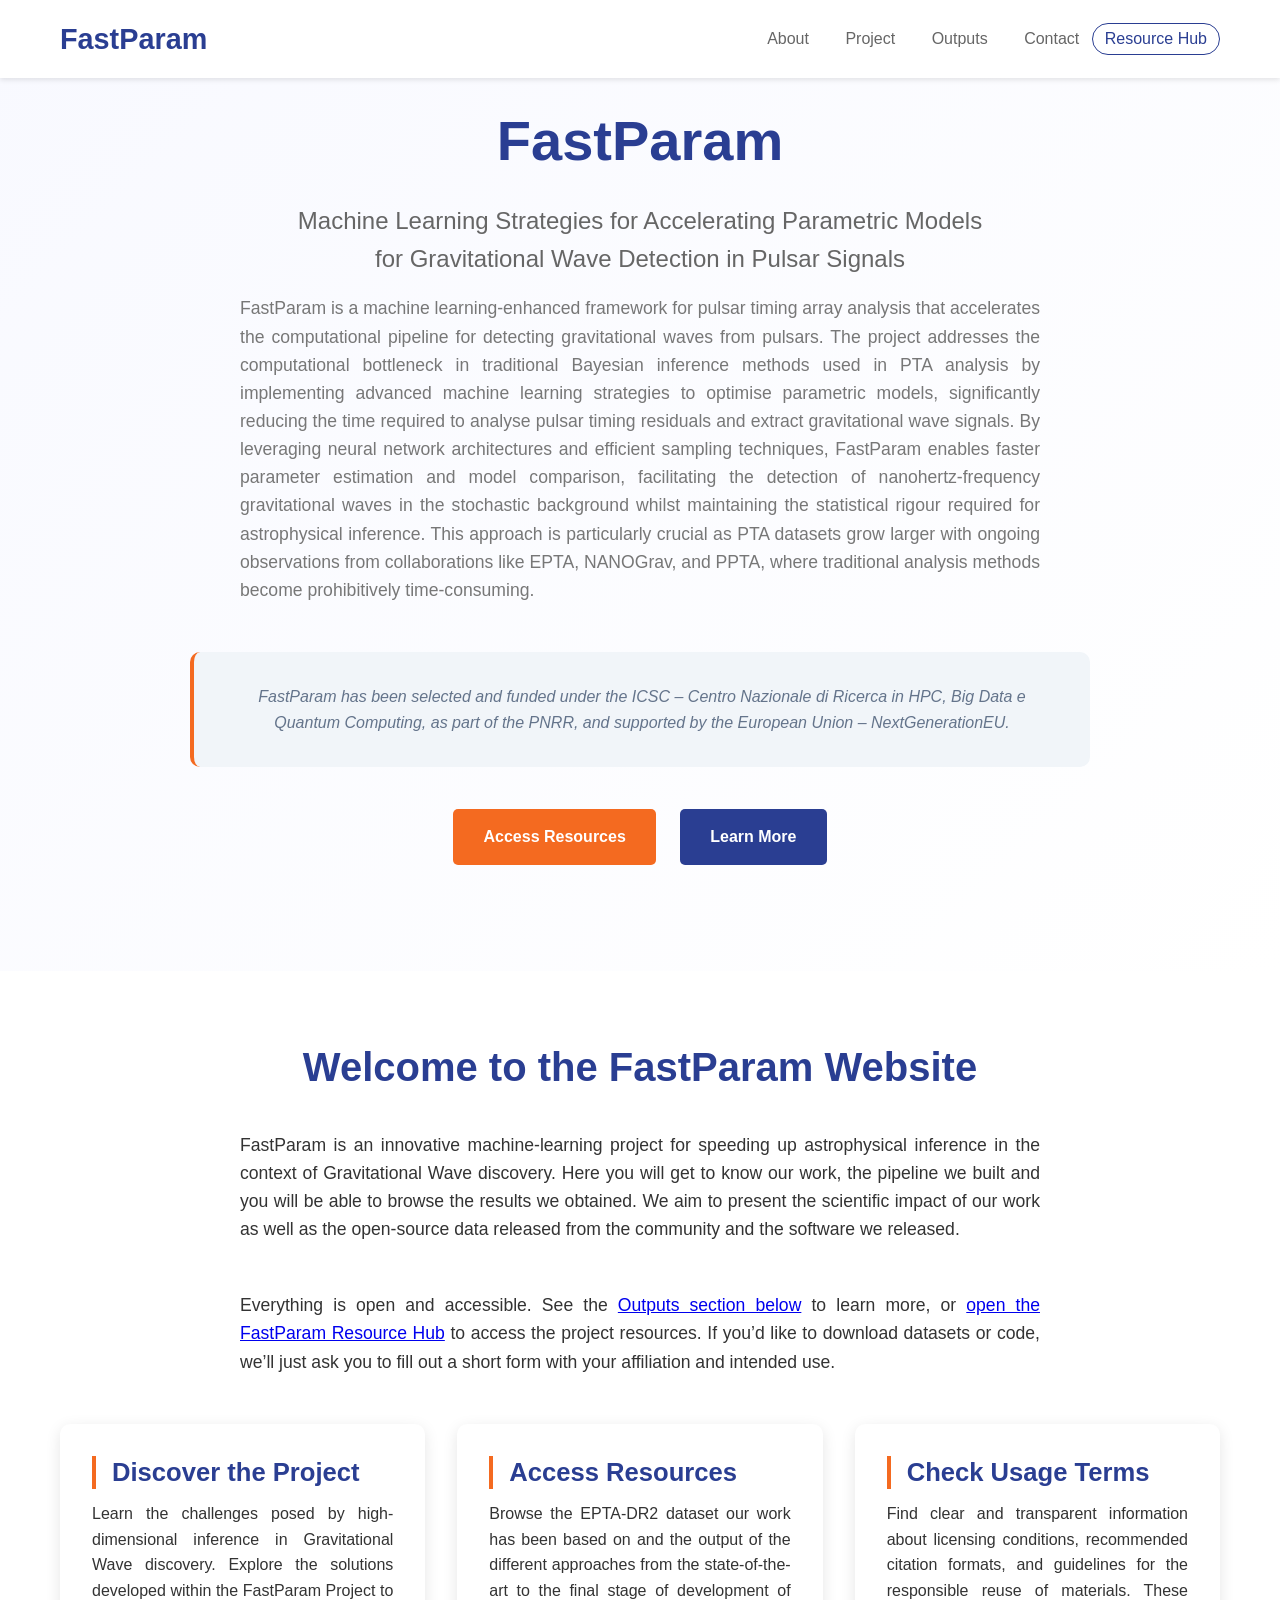
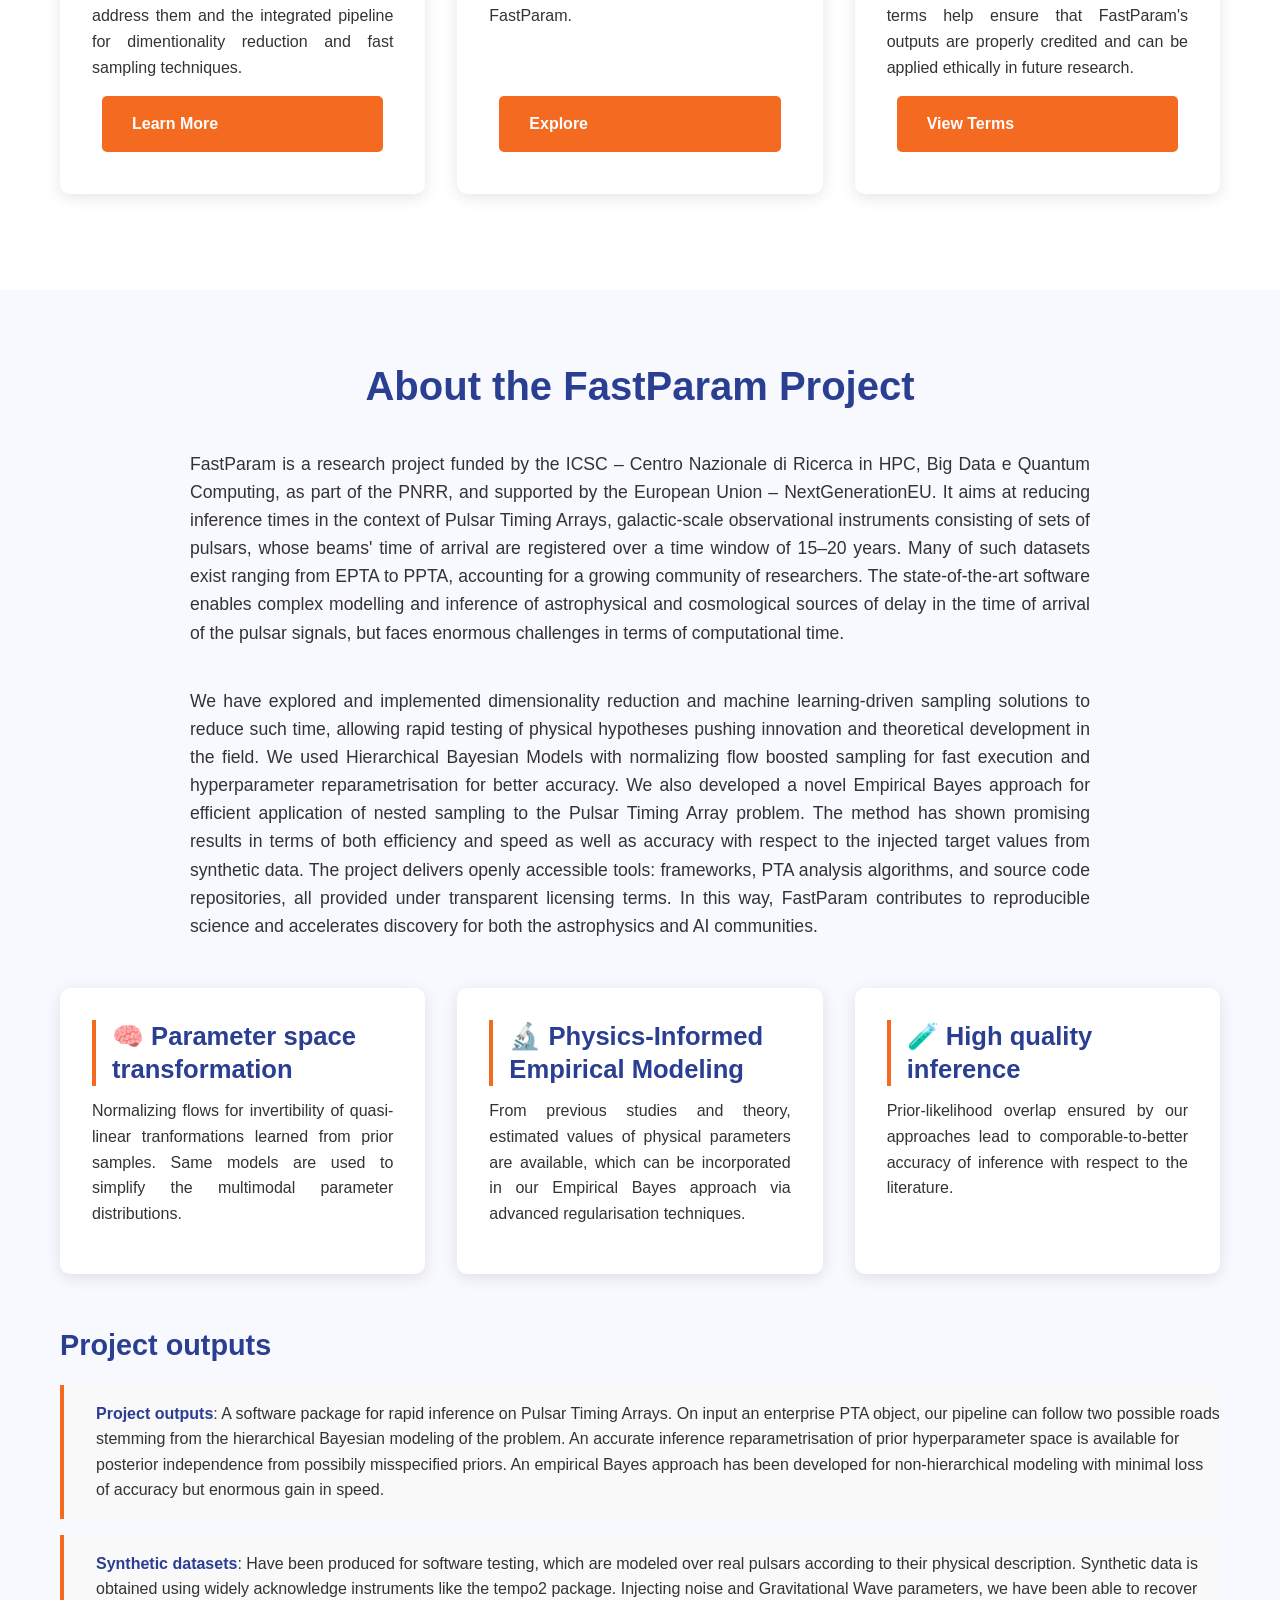
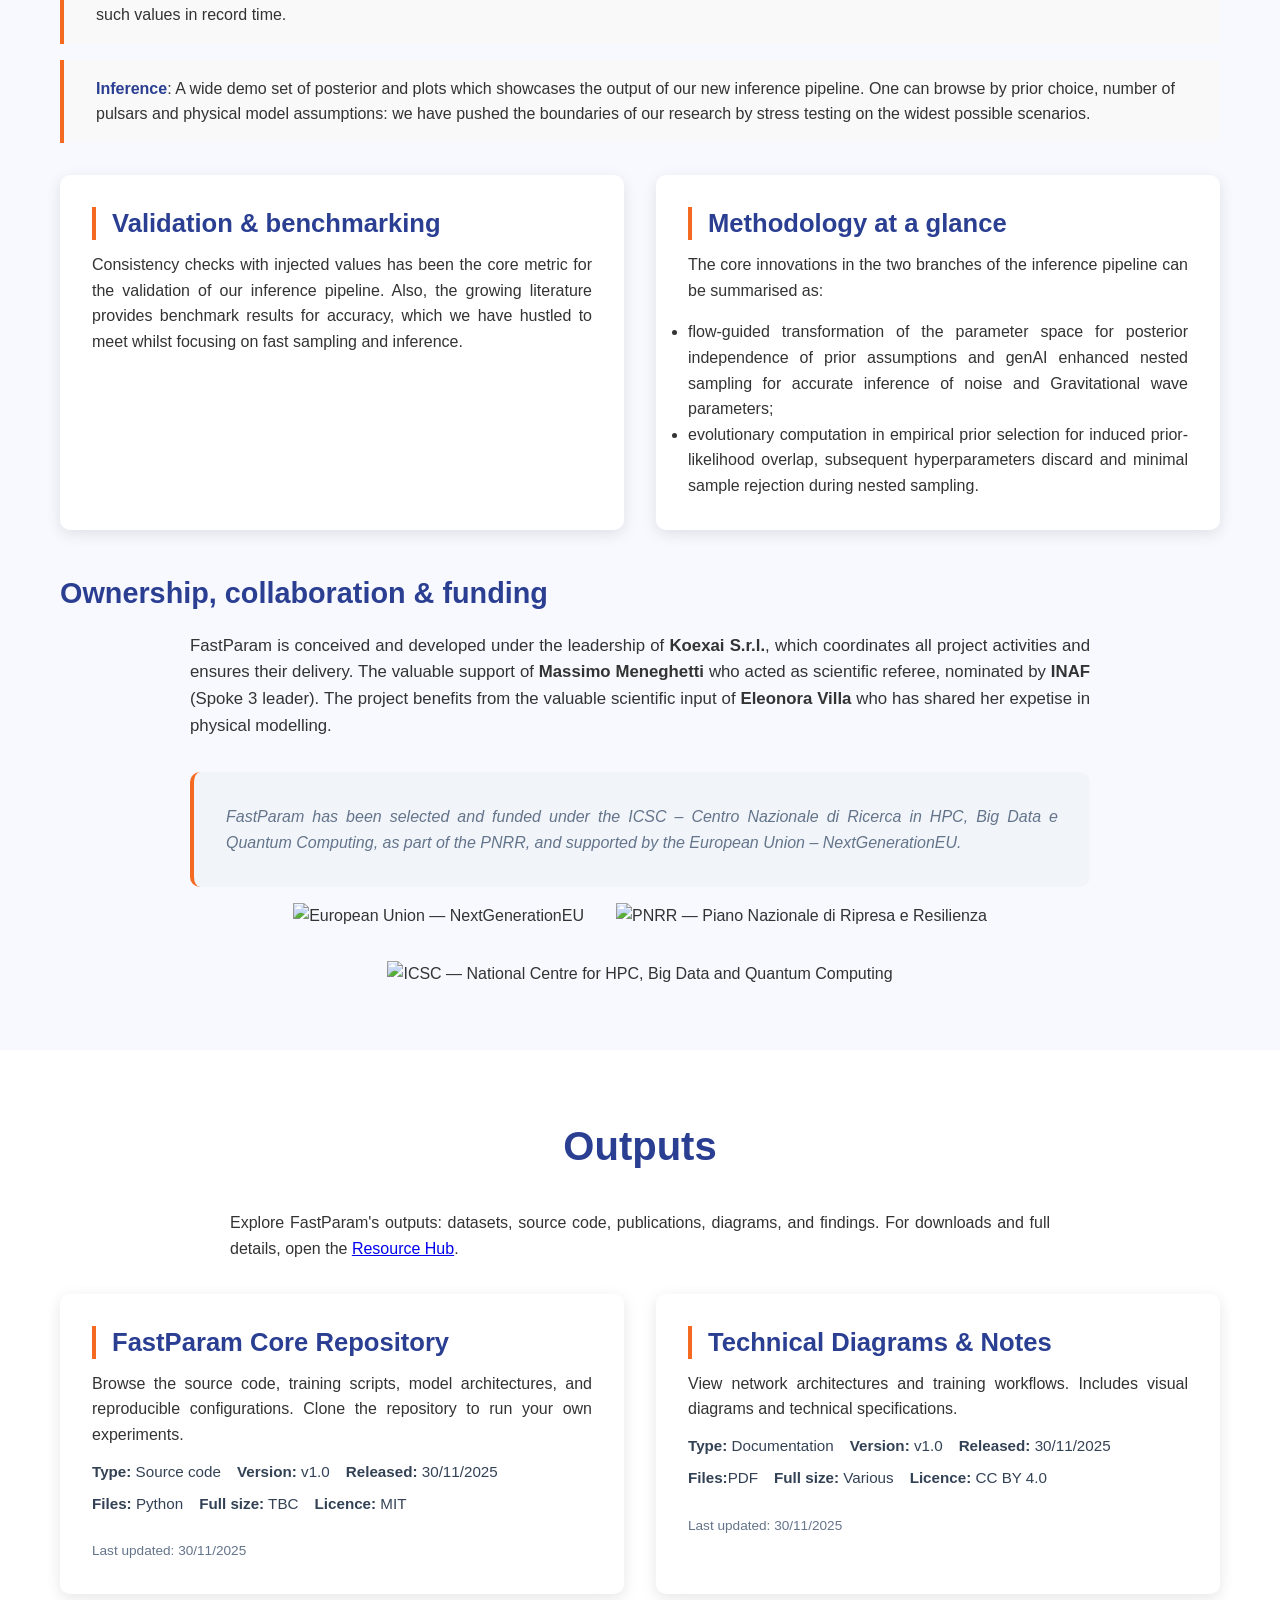
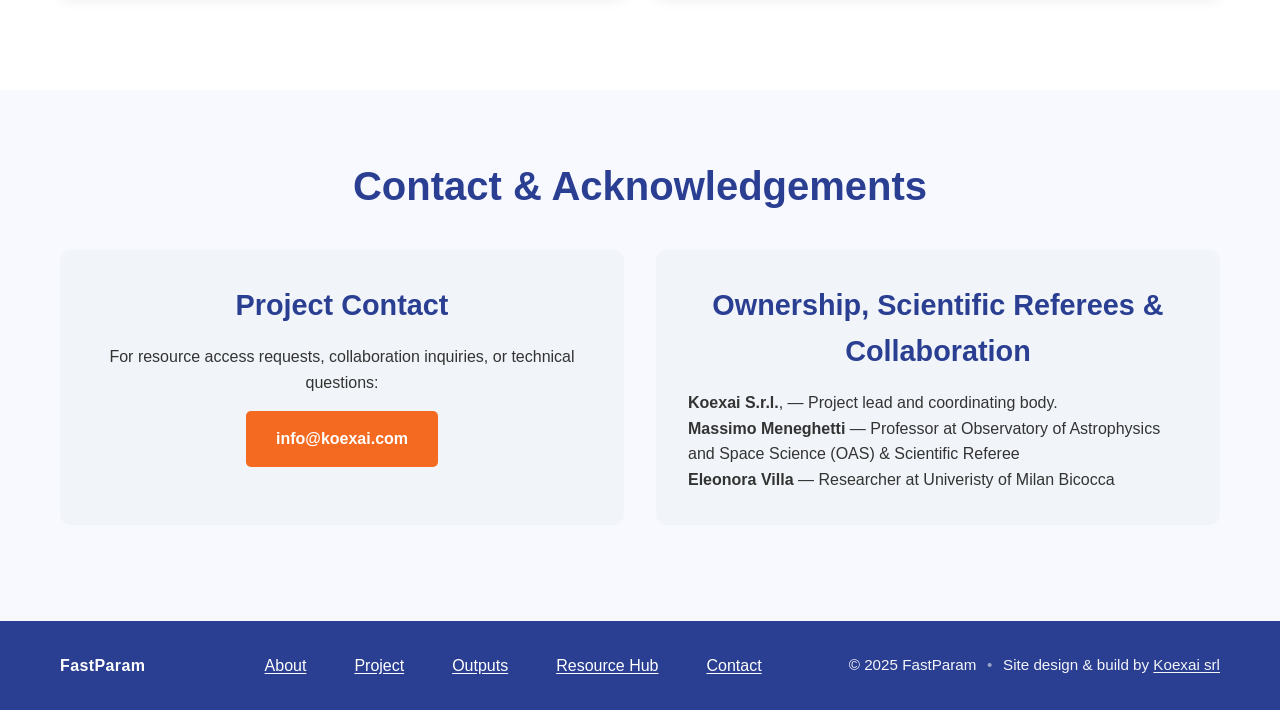
==== index.html @ 7da9d1d1 "Fixed some minor issues" ====
<!DOCTYPE html>
<html lang="en">
<head>
    <meta charset="UTF-8">
    <meta http-equiv="Content-Language" content="en">
    <meta name="viewport" content="width=device-width, initial-scale=1.0">
    <title>FastParam</title>
    <link rel="stylesheet" href="assets/css/main.css">
    <!-- SEO & Sharing -->
    <meta name="description" content="FastParam: A pulsar timing array (PTA) analysis framework designed to accelerate the detection of gravitational waves through efficient processing of pulsar timing data.">
    <meta property="og:title" content="FastParam — Machine Learning Strategies for Accelerating Parametric Models for Gravitational Wave Detection in Pulsar Signals">
    <meta property="og:description" content="Explore dataset, ML model, code and publications. Open, responsible, and designed for reproducible research.">
    <meta property="og:type" content="website">
</head>
    
<body>
    <header>
        <div class="container">
            <div class="header-content">
                <div class="logo">FastParam</div>
                <nav>
                    <a href="#about">About</a>
                    <a href="#project">Project</a>
                    <a href="#outputs">Outputs</a>
                    <a href="#contact">Contact</a>
                    <a href="/resources/" class="nav-cta">Resource Hub</a>
                </nav>
            </div>
        </div>
    </header>

    <main>
        <!-- Hero Section -->
        <section class="hero">
            <div class="container">
                <h1>FastParam</h1>
                <div class="subtitle">
                    Machine Learning Strategies for Accelerating Parametric Models<br>
                    for Gravitational Wave Detection in Pulsar Signals
                </div>
                <div class="tagline">
                    <p style="text-align: justify; font-size: 1.1rem; margin-bottom: 3rem; max-width: 800px; margin-left: auto; margin-right: auto;">
                        FastParam is a machine learning-enhanced framework for pulsar timing array analysis that accelerates the computational pipeline for detecting gravitational waves from pulsars. The project addresses the computational bottleneck in traditional Bayesian inference methods used in PTA analysis by implementing advanced machine learning strategies to optimise parametric models, significantly reducing the time required to analyse pulsar timing residuals and extract gravitational wave signals. By leveraging neural network architectures and efficient sampling techniques, FastParam enables faster parameter estimation and model comparison, facilitating the detection of nanohertz-frequency gravitational waves in the stochastic background whilst maintaining the statistical rigour required for astrophysical inference. This approach is particularly crucial as PTA datasets grow larger with ongoing observations from collaborations like EPTA, NANOGrav, and PPTA, where traditional analysis methods become prohibitively time-consuming.
                    </p>
                </div>

                <div class="funding-notice">
                    FastParam has been selected and funded under the ICSC – Centro Nazionale di Ricerca in HPC, Big Data e Quantum Computing, as part of the PNRR, and supported by the European Union – NextGenerationEU.
                </div>

                <a href="#outputs" class="btn">Access Resources</a>
                <a href="https://koexai.com/project/fastparam" target="_blank" class="btn btn-secondary" rel="noopener">Learn More</a>
            </div>
        </section>

        <!-- Section 1: About Website v2 -->
        <section id="about">
            <div class="container">
                <h2>Welcome to the FastParam Website</h2>
                <p style="text-align: justify; font-size: 1.1rem; margin-bottom: 3rem; max-width: 800px; margin-left: auto; margin-right: auto;">
                  FastParam is an innovative machine-learning project for speeding up astrophysical inference in the context of Gravitational Wave discovery. Here you will get to know our work, the pipeline we built and you will be able to browse the results we obtained. We aim to present the scientific impact of our work as well as the open-source data released from the community and the software we released.
                </p>
                <p style="text-align: justify; font-size: 1.1rem; margin-bottom: 3rem; max-width: 800px; margin-left: auto; margin-right: auto;">
                  Everything is open and accessible. See the <a href="#outputs">Outputs section below</a> to learn more, or <a href="/resources/">open the FastParam Resource Hub</a> to access the project resources. If you’d like to download datasets or code,
                  we’ll just ask you to fill out a short form with your affiliation and intended use.
                </p>
                <!--
                <p style="text-align: justify; font-size: 1.1rem; margin-bottom: 3rem; max-width: 800px; margin-left: auto; margin-right: auto;">
                    <a href="#" aria-label="Related work and collaborations">Find collaborations and related work</a> with references and external links.
                </p>
                -->
                <div class="grid">
                  <div class="card">
                    <h3>Discover the Project</h3>
                    <p style="text-align: justify">Learn the challenges posed by high-dimensional inference in Gravitational Wave discovery. Explore the solutions developed within the FastParam Project to address them and the integrated pipeline for dimentionality reduction and fast sampling techniques.</p>
                    <a href="#project" class="btn">Learn More</a>
                  </div>
                  <div class="card">
                    <h3>Access Resources</h3>
                    <p style="text-align: justify">Browse the EPTA-DR2 dataset our work has been based on and the output of the different approaches from the state-of-the-art to the final stage of development of FastParam.</p>
                    <a href="#outputs" class="btn">Explore</a>
                  </div>
                  <div class="card">
                    <h3>Check Usage Terms</h3>
                    <p style="text-align: justify">Find clear and transparent information about licensing conditions, recommended citation formats, and guidelines for the responsible reuse of materials. These terms help ensure that FastParam's outputs are properly credited and can be applied ethically in future research.</p>
                   <a href="./resources/index.html#licence-citation" class="btn">View Terms</a>
                  </div>
                </div>
            </div>
        </section>

        <!-- Section 2: Project Intro v2 -->
        <section id="project" class="alternate-bg">
            <div class="container">
                <h2>About the FastParam Project</h2>
                <p style="text-align:justify; font-size:1.1rem; margin-bottom:2.5rem; max-width:900px; margin-left:auto; margin-right:auto;">
                FastParam is a research project funded by the ICSC – Centro Nazionale di Ricerca in HPC, Big Data e Quantum Computing, as part of the PNRR, and supported by the European Union – NextGenerationEU. It aims at reducing inference times in the context of Pulsar Timing Arrays, galactic-scale observational instruments consisting of sets of pulsars, whose beams' time of arrival are registered over a time window of 15–20 years. Many of such datasets exist ranging from EPTA to PPTA, accounting for a growing community of researchers. The state-of-the-art software enables complex modelling and inference of astrophysical and cosmological sources of delay in the time of arrival of the pulsar signals, but faces enormous challenges in terms of computational time.

                </p>
                <p style="text-align:justify; font-size:1.1rem; margin-bottom:3rem; max-width:900px; margin-left:auto; margin-right:auto;">
                We have explored and implemented dimensionality reduction and machine learning-driven sampling solutions to reduce such time, allowing rapid testing of physical hypotheses pushing innovation and theoretical development in the field. We used Hierarchical Bayesian Models with normalizing flow boosted sampling for fast execution and hyperparameter reparametrisation for better accuracy.
                We also developed a novel Empirical Bayes approach for efficient application of nested sampling to the Pulsar Timing Array problem. The method has shown promising results in terms of both efficiency and speed as well as accuracy with respect to the injected target values from synthetic data.
                The project delivers openly accessible tools: frameworks, PTA analysis algorithms, and source code repositories, all provided under transparent licensing terms. In this way, FastParam contributes to reproducible science and accelerates discovery for both the astrophysics and AI communities.
                </p>

                <div class="grid">
                    <div class="card">
                        <h3>🧠 Parameter space transformation</h3>
                        <p style="text-align:justify">Normalizing flows for invertibility of quasi-linear tranformations learned from prior samples. Same models are used to simplify the multimodal parameter distributions.</p>
                    </div>
                    <div class="card">
                        <h3>🔬 Physics‑Informed Empirical Modeling</h3>
                        <p style="text-align:justify">From previous studies and theory, estimated values of physical parameters are available, which can be incorporated in our Empirical Bayes approach via advanced regularisation techniques.</p>
                    </div>
                    <div class="card">
                        <h3>🧪 High quality inference</h3>
                        <p style="text-align:justify">Prior-likelihood overlap ensured by our approaches lead to comporable-to-better accuracy of inference with respect to the literature.</p>
                    </div>
                </div>

                <h3 style="text-align:justify; margin-top:3rem;">Project outputs</h3>
                <ul class="feature-list">
                    <li>
                        <strong>Project outputs</strong>: A software package for rapid inference on Pulsar Timing Arrays. On input an enterprise PTA object, our pipeline can follow two possible roads stemming from the hierarchical Bayesian modeling of the problem. An accurate inference reparametrisation of prior hyperparameter space is available for posterior independence from possibily misspecified priors. An empirical Bayes approach has been developed for non-hierarchical modeling with minimal loss of accuracy but enormous gain in speed.</li>
                    <li>
                        <strong>Synthetic datasets</strong>: Have been produced for software testing, which are modeled over real pulsars according to their physical description. Synthetic data is obtained using widely acknowledge instruments like the tempo2 package. Injecting noise and Gravitational Wave parameters, we have been able to recover such values in record time.
                    </li>
                    <li>
                        <strong>Inference</strong>: A wide demo set of posterior and plots which showcases the output of our new inference pipeline. One can browse by prior choice, number of pulsars and physical model assumptions: we have pushed the boundaries of our research by stress testing on the widest possible scenarios. 
                    </li>


                    <!-- <li><strong>Reproducible source code</strong> with documentation and examples under clear licensing terms.</li> -->
                    <!-- <li><strong>Citation and licensing guidance</strong> enabling responsible and ethical reuse.</li> -->
                </ul>

                <div class="grid" style="margin-top:2rem;">
                  <div class="card">
                    <h3>Validation &amp; benchmarking</h3>
                    <p style="text-align:justify">
                      Consistency checks with injected values has been the core metric for the validation of our inference pipeline. Also, the growing literature provides benchmark results for accuracy, which we have hustled to meet whilst focusing on fast sampling and inference.
                    </p>
                  </div>
                  <div class="card" style="text-align:justify">
                    <h3>Methodology at a glance</h3>
                    <p>
                      The core innovations in the two branches of the inference pipeline can be summarised as:
                    </p>
                    <ul>
                      <li>flow-guided transformation of the parameter space for posterior independence of prior assumptions and genAI enhanced nested sampling for accurate inference of noise and Gravitational wave parameters;</li>
                      <li>evolutionary computation in empirical prior selection for induced prior-likelihood overlap, subsequent hyperparameters discard and minimal sample rejection during nested sampling.</li>
                    </ul>
                 </div>
                </div>

                <div style="margin-top:2.5rem;">
                  <h3 style="text-align:justify;">Ownership, collaboration & funding</h3>
                  <p style="text-align:justify; font-size:1.05rem; max-width:900px; margin:0.75rem auto 1.5rem auto;">
                   FastParam is conceived and developed under the leadership of <strong>Koexai S.r.l.</strong>, which coordinates all project activities and ensures their delivery. 
                   The valuable support of <strong>Massimo Meneghetti</strong> 
                   who acted as scientific referee, nominated by <strong>INAF</strong> (Spoke 3 leader).
                   The project benefits from the valuable scientific input of <strong>Eleonora Villa</strong> 
                   who has shared her expetise in physical modelling.
                  </p>
                  <p style="text-align:justify; font-size:1.05rem; max-width:900px; margin:0.75rem auto 1.5rem auto;">
                   
                  </p>
                  <p class="funding-notice" style="text-align:justify; margin-bottom:1rem;">
                    FastParam has been selected and funded under the ICSC – Centro Nazionale di Ricerca in HPC, Big Data e Quantum Computing, as part of the PNRR, and supported by the European Union – NextGenerationEU.
                  </p>
                  <!-- Funding & Logos -->
                  <ul class="logo-bar" aria-label="Funding organisations">
                    <!-- Replace src with official assets; keep aspect ratios; avoid recolouring -->
                    <li><img src="assets/img/logos/EN_fundedbyEU_VERTICAL_RGB_POS_cropped.png" alt="European Union — NextGenerationEU" loading="lazy"></li>
                    <li><img src="assets/img/logos/pnrr-transizione-ecologica.jpg" alt="PNRR — Piano Nazionale di Ripresa e Resilienza" loading="lazy"></li>
                    <li><img src="assets/img/logos/icsc_fondazione.png" alt="ICSC — National Centre for HPC, Big Data and Quantum Computing" loading="lazy"></li>
                    <!-- <li><img src="assets/img/logos/mur.svg" alt="MUR — Ministero dell’Università e della Ricerca" style="height:44px;" loading="lazy"></li> -->
                  </ul>
                </div>
            </div>
        </section>

        <!-- Section 3: Outputs v3 -->
        <section id="outputs">
          <div class="container">
            <h2>Outputs</h2>
            <p class="lead" style="text-align:justify; max-width:820px;margin:0 auto 1.5rem;">
              Explore FastParam's outputs: datasets, source code, publications, diagrams, and findings.
                For downloads and full details, open the <a href="/resources/">Resource Hub</a>.
            </p>

            <div class="grid resource-grid">
              <!--
              <article class="card resource-card"
                       data-sample-size="~16 KB">
                <header class="resource-head">
                  <h3>EPTA Data Repository</h3>
                  <p style="text-align:justify;">Access the European Pulsar Timing Array datasets including timing residuals, parameter estimates, and observational data from multiple telescopes.</p>
                  <ul class="meta">
                    <li><strong>Type:</strong> Pulsar timing data</li>
                    <li><strong>Version:</strong> DR2</li>
                    <li><strong>Released:</strong> 2023</li>
                    <li><strong>Files:</strong> Multiple formats</li>
                    <li><strong>Full size:</strong> Various</li>
                    <li><strong>Licence:</strong> CC BY 4.0</li>
                  </ul>
                </header>

                <a class="show-options" href="#" aria-haspopup="true" aria-expanded="false">Show options</a>

                <div class="hover-actions" aria-hidden="true">
                  <div class="actions-inner">
                      <a class="btn" href="./resources/index.html#code-epta-heading">EPTA Data &amp; downloads</a>
                  </div>
                </div>

                <div class="resource-foot muted">Last updated: 30/11/2025</div>
              </article> -->

              <!-- CARD 2: GitHub Repository -->
              <article class="card resource-card"
                       data-sample-size="~22 MB">
                <header class="resource-head">
                  <h3>FastParam Core Repository</h3>
                  <p style="text-align:justify;">Browse the source code, training scripts, model architectures, and reproducible configurations. Clone the repository to run your own experiments.</p>
                  <ul class="meta">
                    <li><strong>Type:</strong> Source code</li>
                    <li><strong>Version:</strong> v1.0</li>
                    <li><strong>Released:</strong> 30/11/2025</li>
                    <li><strong>Files:</strong> Python</li>
                    <li><strong>Full size:</strong> TBC</li>
                    <li><strong>Licence:</strong> MIT </li>
                  </ul>
                </header>

                <a class="show-options" href="#" aria-haspopup="true" aria-expanded="false">Show options</a>

                <div class="hover-actions" aria-hidden="true">
                  <div class="actions-inner">
                    <a class="btn" href="./resources/index.html#code-core-heading">GitHub Repository &amp; downloads</a>
                  </div>
                </div>

            
                <div class="resource-foot muted">Last updated: 30/11/2025</div>
              </article>

             

              <!-- CARD 3: Diagrams -->
              <article class="card resource-card"
                       data-sample-url="./resources/datasets/samples/A2_curves_sample.csv"
                       data-sample-size="46 MB">
                <header class="resource-head">
                  <h3>Technical Diagrams &amp; Notes</h3>
                  <p style="text-align:justify;">View network architectures and training workflows. Includes visual diagrams and technical specifications.</p>
                  <ul class="meta">
                    <li><strong>Type:</strong> Documentation</li>
                    <li><strong>Version:</strong> v1.0</li>
                    <li><strong>Released:</strong> 30/11/2025</li>
                    <li><strong>Files:</strong>PDF</li>
                    <li><strong>Full size:</strong> Various</li>
                    <li><strong>Licence:</strong> CC BY 4.0</li>
                  </ul>
                </header>

                
                <a class="show-options" href="#" aria-haspopup="true" aria-expanded="false">Show options</a>

                <div class="hover-actions" aria-hidden="true">
                  <div class="actions-inner">
                    <a class="btn" href="./resources/index.html#pub-diagrams-heading">Diagrams &amp; Technical Notes</a>
                  </div>
                </div>

                <!--
                <details id="sample-genai" class="block-sample" aria-live="polite">
                  <summary class="sr-only">Sample preview</summary>
                  <div class="sample-note">First 20 rows. Columns and units match the full dataset.</div>
                  <div class="sample-table">Loading preview…</div>
                  <div class="sample-actions">
                    <a class="btn btn-secondary" href="/samples/real-sn-sample.csv" download>Download sample CSV</a>
                    <span class="muted">Checksum (SHA-256): <code>TBC</code></span>
                  </div>
                </details>

                <details id="docs-genai" class="block-docs">
                  <summary class="sr-only">Documentation</summary>
                  <ul class="doc-links">
                    <li><a href="/docs/real-sn/README.html">README</a></li>
                    <li><a href="/docs/real-sn/SCHEMA.json">SCHEMA</a></li>
                    <li><a href="/docs/real-sn/CHANGELOG.html">CHANGELOG</a></li>
                    <li><a href="/docs/real-sn/CITATION.txt">CITATION</a></li>
                  </ul>
                </details>
                -->

                <div class="resource-foot muted">Last updated: 30/11/2025</div>
              </article>

            </div>


            <!-- 
            <div id="request-access" class="access-box">
              <h3>Requesting the full datasets</h3>
              <p class="muted">Large files &amp; licensing: full releases are provided for non-commercial research on a short request.</p>
              <ol>
                <li>Tell us your <em>name, affiliation, email, and intended use</em>.</li>
                <li>We'll reply with access instructions and a download link.</li>
              </ol>
              <a class="btn" href="#" id="email-link">info@koexai.com</a>
            </div>
          </div>
          -->
        </section>

        <!-- Contact -->
        <section id="contact" class="alternate-bg">
            <div class="container">
                <h2>Contact &amp; Acknowledgements</h2>

                <div class="grid">
                    <div class="contact-info">
                        <h3>Project Contact</h3>
                        <p>For resource access requests, collaboration inquiries, or technical questions:</p>
                        <a href="mailto:info@koexai.com" class="btn" style="margin-top: 1rem;">info@koexai.com</a>
                    </div>
                    
                     <div class="contact-info" "text-align: justify;">
                        <h3>Ownership, Scientific Referees &amp; Collaboration</h3>
                        <p style="text-align: left"><strong>Koexai S.r.l.</strong>, — Project lead and coordinating body. 
                        <p style="text-align: left"><strong>Massimo Meneghetti</strong> — Professor at Observatory of Astrophysics and Space Science (OAS)  &amp; Scientific Referee</p>
                        <p style="text-align: left"> <strong>Eleonora Villa</strong> — Researcher at Univeristy of Milan Bicocca</p>
                    </div>
                </div>
            </div>
        </section>
    </main>

    <div data-include="./partials/footer.html"></div>

    <script src="assets/js/main.js" defer></script>
    <noscript>Your browser does not support JavaScript or it is disabled. Some features may not work properly.</noscript>
</body>
</html>
---- assets/css/main.css ----
/* === Base reset & layout === */
* { margin: 0; padding: 0; box-sizing: border-box; }
body { font-family: 'Segoe UI', Tahoma, Geneva, Verdana, sans-serif; line-height: 1.6; color: #333; background: #fff; }
.container { max-width: 1200px; margin: 0 auto; padding: 0 20px; }

/* === Header === */
body > header {
  background: #fff;
  padding: 1rem 0;
  box-shadow: 0 2px 5px rgba(0,0,0,0.1);
  position: fixed;
  width: 100%;
  top: 0;
  z-index: 1000;
}
.header-content { display: flex; justify-content: space-between; align-items: center; }
.logo { font-size: 1.8rem; font-weight: bold; color: #2A3E92; }

/* Primary nav */
nav a { text-decoration: none; color: #666; margin-left: 2rem; font-weight: 500; transition: color 0.3s; }
nav a:hover { color: #F46A20; }

/* CTA pill for the Resource Hub link (global) */
header nav .nav-cta {
  display: inline-block;
  padding: .45rem .75rem;
  border: 1px solid #2A3E92;
  border-radius: 9999px;
  text-decoration: none;
  color: #2A3E92;
  line-height: 1;
  margin-left: .5rem;
}
header nav .nav-cta:hover { background: #2A3E92; color: #fff; }
@media (max-width: 768px) { header nav .nav-cta { padding: .4rem .65rem; } }

/* === Main layout === */
section { padding: 4rem 0; }  /* content spacing; anchor offset handled below */

/* === Hero === */
.hero { background: linear-gradient(135deg, #f8f9ff 0%, #fff 100%); text-align: center; padding: 6rem 0; }
.hero h1 { font-size: 3.5rem; color: #2A3E92; margin-bottom: 1rem; }
.hero .subtitle { font-size: 1.5rem; color: #666; margin-bottom: 1rem; }
.hero .tagline { font-size: 1.2rem; color: #777; margin-bottom: 3rem; max-width: 800px; margin-left: auto; margin-right: auto; }
.funding-notice { background: #f1f5f9; padding: 2rem; border-radius: 10px; margin: 2rem auto; max-width: 900px; font-style: italic; color: #64748b; border-left: 4px solid #F46A20; }

/* === Buttons === */
.btn { display: inline-block; background: #F46A20; color: #fff; padding: 15px 30px; text-decoration: none; border-radius: 5px; font-weight: bold; transition: background .3s; margin: 10px; }
.btn:hover { background: #e55a1a; }
.btn-secondary { background: #2A3E92; }
.btn-secondary:hover { background: #1e2d6f; }

/* === Headings (site-wide defaults) === */
h2 { font-size: 2.5rem; color: #2A3E92; text-align: center; margin-bottom: 2rem; }
h3 { font-size: 1.8rem; color: #2A3E92; margin-bottom: 1rem; }

/* === Grid & cards === */
.grid { display: grid; grid-template-columns: repeat(auto-fit, minmax(300px, 1fr)); gap: 2rem; margin: 2rem 0; align-items: stretch; }
.card { background: #fff; padding: 2rem; border-radius: 10px; box-shadow: 0 4px 15px rgba(0,0,0,0.1); transition: transform .3s, box-shadow .3s; display: flex; flex-direction: column; justify-content: flex-start; height: 100%; position: relative; }
.card:hover { transform: translateY(-5px); box-shadow: 0 8px 25px rgba(0,0,0,0.15); }
.card h3 { color: #2A3E92; border-left: 4px solid #F46A20; padding-left: 1rem; font-size: 1.6rem; line-height: 1.3; margin-bottom: .75rem; }
.card p { font-size: 1rem; line-height: 1.6; margin-bottom: 1rem; }
.card .btn { margin-top: auto; }

/* === Misc sections === */
.alternate-bg { background: #f8f9ff; }
.feature-list { list-style: none; padding: 0; }
.feature-list li { padding: 1rem 0; border-left: 4px solid #F46A20; padding-left: 2rem; margin: 1rem 0; background: #f9f9f9; border-radius: 0 5px 5px 0; }
.feature-list li strong { color: #2A3E92; }

/* === Site footer === */
.site-footer { background: #2A3E92; color: #fff; text-align: center; padding: 2rem 0; }
.contact-info { background: #f1f5f9; padding: 2rem; border-radius: 10px; text-align: center; }

/* === Funding logos === */
.logo-bar { display: flex; flex-wrap: wrap; justify-content: center; align-items: center; list-style: none; padding: 0; margin: 0; gap: 2rem; }
.logo-bar img { height: 88px; max-width: 100%; }
@media (max-width: 1024px) { .logo-bar img { height: 72px; } }
@media (max-width: 768px)  { .logo-bar img { height: 48px; } }

/* === Resources section (homepage cards) === */
.resource-grid { align-items: stretch; position: relative; }
.resource-card { display: flex; flex-direction: column; isolation: isolate; overflow: hidden; z-index: 0; }
/* Ensure card headers behave like normal content */
.resource-card .resource-head { position: static; width: auto; top: auto; box-shadow: none; background: transparent; }
.resource-card .resource-head p { margin: .35rem 0 .75rem; }

/* Metadata row */
.meta { display: flex; flex-wrap: wrap; gap: .5rem 1rem; margin: 0 0 .75rem; padding: 0; list-style: none; }
.meta li { font-size: .95rem; color: #334155; }

/* Details blocks — hidden when closed */
.resource-card details > summary { display: none; }
.block-sample:not([open]), .block-docs:not([open]) { display: none !important; }

.block-sample, .block-docs {
  margin-top: .75rem;
  border: 1px solid #e5e7eb;
  border-radius: 10px;
  padding: .75rem;
  background: #fafafa;
  position: relative;
  z-index: 1;
}
.block-sample[open], .block-docs[open] { background: #f8fafc; }

/* Sample table (homepage cards) */
.sample-note { font-size: .9rem; color: #475569; margin-bottom: .5rem; }
.sample-actions { display: flex; align-items: center; gap: 1rem; margin-top: .5rem; }
.sample-table { overflow: auto; max-height: 280px; border: 1px solid #e5e7eb; background: #fff; border-radius: 8px; }
.sample-table table { width: 100%; border-collapse: collapse; font-size: .92rem; }
.sample-table th, .sample-table td { padding: .4rem .5rem; border-bottom: 1px solid #f1f5f9; white-space: nowrap; }
.sample-table th { text-align: left; position: sticky; top: 0; background: #f8fafc; }

/* Bottom action bar (appears on hover/focus/tap) */
.hover-actions {
  position: absolute; left: 1rem; right: 1rem; bottom: 1rem;
  background: #fff; border: 1px solid #e5e7eb; border-radius: 10px;
  box-shadow: 0 6px 18px rgba(0,0,0,.08);
  padding: .75rem;
  display: flex; align-items: center; justify-content: center;
  opacity: 0; pointer-events: none; transform: translateY(8px);
  transition: opacity .18s ease, transform .18s ease;
  z-index: 2;
}
.resource-card:hover .hover-actions,
.resource-card:focus-within .hover-actions,
.resource-card.is-hovered .hover-actions { opacity: 1; pointer-events: auto; transform: translateY(0); }

.actions-inner { display: flex; gap: .5rem; flex-wrap: wrap; justify-content: center; }
.actions-inner .btn { margin: 0; } /* don't inherit .card .btn bottom push */

.show-options {
  position: absolute; right: .75rem; top: .75rem; z-index: 3;
  font-size: .85rem; text-decoration: underline; color: #1e3a8a;
}
@media (hover:hover) { .show-options { opacity: 0; pointer-events: none; } }

/* Card footer (small note, not site footer) */
.resource-foot { margin-top: .75rem; font-size: .85rem; color: #64748b; background: transparent; padding: 0; }

/* === Accessibility focus (unified) === */
a:focus-visible,
button:focus-visible,
[tabindex]:focus-visible {
  outline: 3px solid #2A3E92;
  outline-offset: 2px;
}

/* === Skip link === */
.skip-link {
  position: absolute;
  left: -9999px;
  top: auto;
  width: 1px;
  height: 1px;
  overflow: hidden;
}
.skip-link:focus {
  position: static;
  width: auto;
  height: auto;
  padding: .5rem .75rem;
  background: #F1F5FF;
  border-radius: .5rem;
  display: inline-block;
}

/* === Fixed header compensation + anchor offset === */
:root { --header-h: 88px; }              /* desktop header height (tweak if needed) */

.with-fixed-header main {                /* pushes page content below the bar */
  padding-top: var(--header-h);
}

/* When jumping to #anchors, keep the heading clear of the bar */
.with-fixed-header section[id],
.with-fixed-header article[id],
.with-fixed-header h1[id],
.with-fixed-header h2[id],
.with-fixed-header h3[id],
.with-fixed-header h4[id] {
  scroll-margin-top: calc(var(--header-h) + 8px);
}

/* Mobile: header is usually shorter */
@media (max-width: 768px) {
  :root { --header-h: 72px; }
}

/* === Resource Hub (scoped to body.resources-page) === */
body.resources-page .lede { max-width: 80ch; margin: .75rem auto 1.25rem; color: #475569; }

/* Type scale */
body.resources-page h1 { font-size: 3rem; color: #2A3E92; letter-spacing: -0.02em; margin: 0 0 1rem; }
body.resources-page h2 { font-size: 2.2rem; color: #2A3E92; text-align: center; margin: 2.2rem 0 .75rem; }
body.resources-page h3 { font-size: 1.6rem; color: #2A3E92; margin: 1.2rem 0 .5rem; }
body.resources-page h4 { font-size: 1.1rem; font-weight: 700; margin: .6rem 0 .35rem; }
body.resources-page h5 { font-size: 1rem; font-weight: 600; margin: .75rem 0 .45rem; }

body.resources-page p { margin: .5rem 0; }
body.resources-page ul { margin: .5rem 0 1rem 1.25rem; }

/* Content links (main + footer + TOC) — not header nav */
body.resources-page main a,
/* body.resources-page footer a, */
body.resources-page #toc a {
  color: #1f3a8a;
  text-decoration: underline;
  text-underline-offset: 2px;
}
body.resources-page main a:hover,
body.resources-page footer a:hover,
body.resources-page #toc a:hover {
  text-decoration-thickness: 2px;
}
/* Footer links on dark background */
.site-footer a,
.site-footer a:visited {
  color:#fff;
  text-decoration: underline;
  text-underline-offset: 2px;
}
.site-footer a:hover { text-decoration-thickness: 2px; }


/* ===== Resource Hub — TOC panel (professional/clean) ===== */
body.resources-page #toc { --toc-indent: .7rem; --toc-rail1:#e5e7eb; --toc-rail2:#eef2f7; }

/* No bullets anywhere */
body.resources-page #toc ul,
body.resources-page #toc li { list-style: none; margin: 0; padding: 0; }

/* Top level: flush with the panel (no rail) */
body.resources-page #toc > ul {
  padding-left: 0;
  margin-left: 0;
  border-left: 0;
  margin-top: .35rem;
}

/* Nested levels: small, consistent indent + subtle rail */
body.resources-page #toc li                 { margin: .18rem 0; }
body.resources-page #toc li > ul            { margin-left: var(--toc-indent); padding-left: var(--toc-indent); border-left: 2px solid var(--toc-rail1); }
body.resources-page #toc li > ul > li > ul  { border-left: 2px solid var(--toc-rail2); }

/* Links */
body.resources-page #toc a {
  display: block;
  color: #334155;
  text-decoration: none;
  line-height: 1.3;
  overflow-wrap: anywhere;   /* wrap long labels instead of pushing indent */
}
body.resources-page #toc a:hover { color: #1f3a8a; text-decoration: underline; }

/* Active */
body.resources-page #toc a[aria-current="true"] {
  color: #1f3a8a;
  font-weight: 700;
  background: #eef2ff;
  border-radius: 6px;
  padding: 2px 4px;
}

/* TOC panel shell */
body.resources-page .toc-panel { padding: .9rem .95rem 1.15rem .95rem; }
body.resources-page .toc-panel h2 {
  font-size: 1.05rem;
  text-align: left;
  margin: 0 0 .5rem;
  color: #2A3E92;
}
/* Avoid generic padding on lists; indenting is handled above */
body.resources-page .toc-panel ul { margin: .25rem 0; padding-left: 0; }
body.resources-page .toc-panel ul ul { margin-top: .25rem; }
body.resources-page .toc-panel li + li { margin-top: .25rem; }
body.resources-page .toc-panel a { text-decoration: none; }
body.resources-page .toc-panel a:hover { text-decoration: underline; }

/* Hard reset to guarantee flush top level (wins over any earlier rules) */
body.resources-page .toc-panel #toc > ul{
  padding-left: 0 !important;
  margin-left: 0 !important;
  border-left: 0 !important;
}
body.resources-page .toc-panel #toc > ul > li,
body.resources-page .toc-panel #toc > ul > li > a{
  padding-left: 0 !important;
  margin-left: 0 !important;
}
/* First nested level inside the panel */
body.resources-page .toc-panel #toc > ul > li > ul{
  margin-left: .45rem;
  padding-left: .6rem;
  border-left: 2px solid #e5e7eb;
}

/* Active link state (set via JS) */
body.resources-page .toc-panel a[aria-current="true"] {
  font-weight: 700;
  color: #2A3E92;
  text-decoration: underline;
  text-underline-offset: 2px;
}

/* Jump to… select — full-width and neat */
body.resources-page .toc-panel .toc-select{
  display:block; width:100%;
  margin:.5rem 0 .5rem;
  padding:.45rem .6rem;
  border:1px solid #e5e7eb; border-radius:8px; background:#fff;
  font: inherit;
}

/* Ensure long labels/URLs wrap inside the panel */
body.resources-page .toc-panel a{ overflow-wrap:anywhere; word-break:break-word; }

/* Dataset blocks spacing */
body.resources-page #datasets { margin-top: 1rem; }
body.resources-page #datasets > section { margin-top: 1.5rem; }          /* A / B / C categories */
body.resources-page #datasets article {
  margin: 1.25rem 0 2rem;                                                /* A1, A2, B1, C1 blocks */
  padding-bottom: 1rem;
  border-bottom: 1px solid #e5e7eb;
}
body.resources-page #datasets h3 { margin: 1rem 0 .25rem; }
body.resources-page #datasets h4 { margin: .6rem 0 .35rem; }
body.resources-page #datasets h5 { margin: .75rem 0 .45rem; font-weight: 600; }
body.resources-page #datasets p { margin: .45rem 0; }
body.resources-page #datasets ul { margin: .4rem 0 .9rem 1.25rem; }       /* indent lists within blocks */

/* Preview containers / tables */
body.resources-page .table-scroll {
  margin-top: .4rem;
  border: 1px solid #e5e7eb;
  border-radius: 8px;
  overflow: auto;
  max-height: 240px;
  background: #fff;
}
body.resources-page .table-scroll table { width: 100%; border-collapse: collapse; font-size: .95rem; }
body.resources-page .table-scroll thead th {
  position: sticky; top: 0;
  background: #f8fafc;
  text-align: left;
  border-bottom: 1px solid #e5e7eb;
  padding: .45rem .6rem;
  white-space: nowrap;
}
body.resources-page .table-scroll tbody td {
  border-bottom: 1px solid #f1f5f9;
  padding: .4rem .6rem;
  white-space: nowrap;
}
body.resources-page .table-scroll tbody tr:nth-child(odd) td { background: #fcfdff; }
body.resources-page .preview-actions { margin-top: .45rem; }

/* Muted text */
body.resources-page .muted { color: #64748b; }

/* Current page state (Hub CTA filled on the hub) */
body.resources-page header nav .nav-cta[aria-current="page"] { background: #2A3E92; color: #fff; }

/* === Responsive tweaks (site-wide, non-destructive) === */
@media (max-width: 768px) {
  .hero h1 { font-size: 2.7rem; }
  h2 { font-size: 2rem; }
  h3, .card h3 { font-size: 1.4rem; }

  /* Keep nav visible on small screens (no JS burger yet) */
  .header-content { justify-content: space-between; }
  header nav { display: flex; flex-wrap: wrap; gap: .75rem 1rem; }
  header nav a { margin-left: 0; }
}

/* ===== Resource Hub: two-column layout & TOC panel (scoped) ===== */
body.resources-page .page-grid {
  display: grid;
  grid-template-columns: 260px 1fr;
  gap: 2rem;
  align-items: start;
}

/* Sticky TOC panel (shell already above) */
body.resources-page .toc-panel {
  position: sticky;
  top: calc(var(--header-h) + 12px);
  align-self: start;
  border: 1px solid #e5e7eb;
  border-radius: 12px;
  background: #fff;
  padding: 1rem 1rem 1.25rem;
}

/* Mobile: collapse to single column and show a Jump control */
@media (max-width: 980px) {
  body.resources-page .page-grid { grid-template-columns: 1fr; }
  body.resources-page .toc-panel {
    position: static;
    padding: .75rem;
  }
  body.resources-page .toc-select {
    display: block;
    width: 100%;
    margin: .25rem 0 .5rem;
    padding: .5rem .6rem;
    border: 1px solid #e5e7eb;
    border-radius: 8px;
    background: #fff;
    font: inherit;
  }
  /* Hide the long list on small screens; keep the heading + select */
  body.resources-page .toc-panel ul { display: none; }
}

/* ===== Resource Hub — Category bands + dataset frames (scoped) ===== */
:root{
  /* faint tints for category backgrounds */
  --band-a: #F8FAFF;  /* cool blue */
  --band-b: #FAFFF8;  /* soft green */
  --band-c: #FFF9F8;  /* warm coral */
  --band-border: #eef2f7;
}

body.resources-page #datasets .category-band {
  background: #fff; /* default, overridden by per-band classes below */
  border: 1px solid var(--band-border);
  border-radius: 12px;
  padding: 1.25rem;
  margin: 1.5rem 0;
}

/* per-category tints */
body.resources-page #datasets .category-band.band-a { background: var(--band-a); }
body.resources-page #datasets .category-band.band-b { background: var(--band-b); }
body.resources-page #datasets .category-band.band-c { background: var(--band-c); }

/* space inside bands */
body.resources-page #datasets .category-band > * + * { margin-top: 1rem; }

/* dataset frames (NOT cards): subtle border, radius, white bg */
body.resources-page #datasets .dataset.frame {
  background: #fff;
  border: 1px solid #e5e7eb;
  border-radius: 10px;
  padding: 1rem 1.25rem;
  margin: .75rem 0 1rem;
}

/* remove the old bottom divider when framed */
body.resources-page #datasets article.frame {
  border-bottom: 0;
  padding-bottom: 0;
}

/* tidy spacing of headings within framed datasets */
body.resources-page #datasets .dataset.frame h4 { margin-top: .25rem; }
body.resources-page #datasets .dataset.frame h5 { margin-top: .75rem; }

/* responsive: soften padding on small screens */
@media (max-width: 768px){
  body.resources-page #datasets .category-band { padding: .9rem; }
  body.resources-page #datasets .dataset.frame { padding: .9rem; }
}

/* Primary files strip (scoped to the hub) */
body.resources-page .visually-hidden {
  position: absolute !important; width: 1px; height: 1px; padding: 0; margin: -1px;
  overflow: hidden; clip: rect(0,0,0,0); white-space: nowrap; border: 0;
}

body.resources-page .file-strip {
  display: flex; flex-wrap: wrap; gap: .5rem 1rem;
  margin: .35rem 0 .75rem;
}

body.resources-page .file-item {
  display: inline-flex; align-items: center; gap: .5rem;
  padding: .45rem .65rem;
  border: 1px solid #e5e7eb; border-radius: 9999px;
  background: #fff;
}

body.resources-page .file-item svg { width: 16px; height: 16px; fill: #2A3E92; flex: 0 0 auto; }
body.resources-page .file-item .name { font-weight: 600; }
body.resources-page .file-item .meta { color: #64748b; font-size: .9rem; }
body.resources-page .file-item .hash {
  font-family: ui-monospace, SFMono-Regular, Menlo, Consolas, monospace;
  font-size: .85rem; text-decoration: underline; text-underline-offset: 2px;
}

/* ===== Resource Hub — Preview toolbar (scoped) ===== */
body.resources-page .preview-toolbar {
  display: flex;
  align-items: center;
  justify-content: space-between;
  gap: .5rem;
  margin: .35rem 0 .25rem;
  font-size: .9rem;
}

body.resources-page .preview-toolbar .group {
  display: inline-flex;
  align-items: center;
  gap: .5rem;
}

/* Reuse the small, neutral button look */
body.resources-page .preview-toolbar button,
body.resources-page .preview-toolbar a.btn-ghost {
  border: 1px solid #e5e7eb;
  padding: .3rem .5rem;
  border-radius: 6px;
  background: #fff;
  cursor: pointer;
  text-decoration: none;
  line-height: 1;
}

body.resources-page .preview-toolbar button[disabled] { opacity: .5; cursor: default; }
body.resources-page .preview-toolbar .range { font-variant-numeric: tabular-nums; color: #64748b; }
body.resources-page .preview-toolbar .status { margin-left: .25rem; color: #64748b; font-size: .85rem; }

/* Small screens: stack neatly */
@media (max-width: 640px) {
  body.resources-page .preview-toolbar { flex-wrap: wrap; }
}

body.resources-page .preview-toolbar--bottom { margin-top: .25rem; }

/* ===== Resource Hub — FAIR checklist (scoped, consolidated) ===== */
body.resources-page{
  /* status colours */
  --fair-ok:       #16a34a;  /* green */
  --fair-soon:     #d97706;  /* amber */
  --fair-missing:  #64748b;  /* grey */
  --fair-external: #0e7490;  /* teal */
  --fair-border:   #e5e7eb;

  /* chip tints (bg + text) */
  --fair-ok-bg:       #e9f7ef;  --fair-ok-text:       #065f46;
  --fair-soon-bg:     #fff4e5;  --fair-soon-text:     #7c2d12;
  --fair-missing-bg:  #eef2f7;  --fair-missing-text:  #334155;
  --fair-external-bg: #e6f7fb;  --fair-external-text: #0c4a6e;
}

body.resources-page .fair-note { color:#64748b; margin:.35rem 0 .5rem; }

body.resources-page .fair-checklist {
  list-style:none; margin:.5rem 0 1rem; padding:0; display:grid; gap:.5rem;
}

body.resources-page .fair-item {
  display:flex; align-items:center; gap:.5rem;
  padding:.5rem .65rem; border:1px solid var(--fair-border);
  border-radius:8px; background:#fff;
}

/* left accent by status */
body.resources-page .fair-item[data-status="available"] { border-left:4px solid var(--fair-ok); }
body.resources-page .fair-item[data-status="soon"]      { border-left:4px solid var(--fair-soon); }
body.resources-page .fair-item[data-status="external"]  { border-left:4px solid var(--fair-external); }
body.resources-page .fair-item[data-status="missing"]   { border-left:4px solid var(--fair-missing); }

/* tiny icon colour by status */
body.resources-page .fair-item .icon svg { width:16px; height:16px; display:block; }
body.resources-page .fair-item[data-status="available"] .icon svg { fill: var(--fair-ok); }
body.resources-page .fair-item[data-status="soon"]      .icon svg { fill: var(--fair-soon); }
body.resources-page .fair-item[data-status="external"]  .icon svg { fill: var(--fair-external); }
body.resources-page .fair-item[data-status="missing"]   .icon svg { fill: var(--fair-missing); }

/* name + link */
body.resources-page .fair-item .name { font-weight:600; margin-right:.25rem; }
body.resources-page .fair-item .sep  { color:#94a3b8; }

/* coloured status chip (matches accent) */
body.resources-page .fair-item .state{
  margin-left:auto; font-size:.82rem; padding:.2rem .5rem; border-radius:9999px;
  border:1px solid var(--fair-border); background:#f8fafc; color:#334155;
}
body.resources-page .fair-item[data-status="available"] .state{
  background:var(--fair-ok-bg); border-color:var(--fair-ok); color:var(--fair-ok-text);
}
body.resources-page .fair-item[data-status="soon"] .state{
  background:var(--fair-soon-bg); border-color:var(--fair-soon); color:var(--fair-soon-text);
}
body.resources-page .fair-item[data-status="external"] .state{
  background:var(--fair-external-bg); border-color:var(--fair-external); color:var(--fair-external-text);
}
body.resources-page .fair-item[data-status="missing"] .state{
  background:var(--fair-missing-bg); border-color:var(--fair-missing); color:var(--fair-missing-text);
}

/* ===== Resource Hub — Licence & Citation tools (scoped) ===== */
body.resources-page .cite-toolbar{
  display:flex; align-items:center; justify-content:space-between;
  gap:.5rem; margin:.35rem 0 .35rem; font-size:.9rem;
}
body.resources-page .cite-toolbar .group{
  display:inline-flex; align-items:center; gap:.5rem;
}

/* Reuse neutral button look (same as preview toolbar) */
body.resources-page .cite-toolbar button{
  border:1px solid #e5e7eb; padding:.3rem .5rem; border-radius:6px;
  background:#fff; cursor:pointer; line-height:1;
}
body.resources-page .cite-toolbar button[aria-pressed="true"]{
  background:#f1f5f9;
}
body.resources-page .cite-toolbar .status{ margin-left:.25rem; color:#64748b; font-size:.85rem; }

/* Contain long BibTeX/URL lines inside the box (prevents page-wide overflow) */
body.resources-page pre.cite{
  display:block;
  max-width:100%;
  padding:.75rem .9rem;
  border:1px solid #e5e7eb;
  border-radius:8px;
  background:#f8fafc;
  white-space:pre;          /* keep formatting */
  overflow-x:auto;          /* scroll inside the box if needed */
  overflow-y:auto;
}

/* Wrapping toggle for long citations */
body.resources-page pre.cite.is-wrapped{
  white-space: pre-wrap;        /* wrap long lines */
  overflow-wrap: anywhere;      /* break very long tokens (URLs) */
  overflow-x: auto;             /* keep internal scroll if still needed */
}

body.resources-page pre.cite.is-copied { box-shadow: 0 0 0 2px #c7d2fe inset; }

/* Copy button success/fail flash */
body.resources-page .cite-toolbar button.ok {
  border-color: #2A3E92;
  box-shadow: 0 0 0 2px rgba(42, 62, 146, 0.12);
}

/* ===== Resource Hub — Publications (scoped) ===== */
body.resources-page .pub-filter{
  display:flex; gap:.5rem; flex-wrap:wrap;
  margin:.5rem 0 1rem;
}
body.resources-page .pub-filter button{
  border:1px solid #e5e7eb; background:#fff; border-radius:9999px;
  padding:.35rem .75rem; cursor:pointer; line-height:1; font:inherit;
}
body.resources-page .pub-filter button[aria-pressed="true"]{
  background:#2A3E92; color:#fff; border-color:#2A3E92;
}

body.resources-page .pub-group{ margin:1.25rem 0 1.75rem; }
body.resources-page .pub-list{ list-style:none; margin:.5rem 0 0; padding:0; display:grid; gap:.75rem; }

body.resources-page .pub-item{
  border:1px solid #e5e7eb; border-radius:10px; background:#fff;
  padding:.8rem .95rem;
}
body.resources-page .pub-head{
  display:flex; align-items:center; gap:.75rem;
}
body.resources-page .pub-title a{ text-decoration:none; }
body.resources-page .pub-title a:hover{ text-decoration:underline; }

body.resources-page .pub-meta{
  list-style:none; margin:.35rem 0 .25rem; padding:0;
  display:flex; flex-wrap:wrap; gap:.35rem 1rem; color:#475569; font-size:.95rem;
}
body.resources-page .pub-meta .label{ color:#334155; font-weight:600; }

/* Status chip (publication) */
body.resources-page{
  --pub-prep:     #d97706; /* amber */
  --pub-submit:   #0ea5e9; /* sky */
  --pub-review:   #7c3aed; /* violet */
  --pub-accept:   #16a34a; /* green */
  --pub-publish:  #15803d; /* deep green */
  --pub-preprint: #0369a1; /* deep sky */
  --pub-wip:      #64748b; /* slate */
}
body.resources-page .pub-state{
  margin-left:auto; font-size:.82rem; padding:.2rem .55rem; border-radius:9999px;
  border:1px solid #e5e7eb; background:#f8fafc; color:#334155;
}

/* colour the chip by data-status */
body.resources-page .pub-item[data-status="in-prep"]      .pub-state{ background:#fff4e5; border-color:var(--pub-prep);     color:#7c2d12; }
body.resources-page .pub-item[data-status="submitted"]    .pub-state{ background:#e6f6fe; border-color:var(--pub-submit);   color:#075985; }
body.resources-page .pub-item[data-status="under-review"] .pub-state{ background:#f3e8ff; border-color:var(--pub-review);   color:#5b21b6; }
body.resources-page .pub-item[data-status="accepted"]     .pub-state{ background:#e9f7ef; border-color:var(--pub-accept);   color:#065f46; }
body.resources-page .pub-item[data-status="published"]    .pub-state{ background:#e8f5eb; border-color:var(--pub-publish);  color:#065f46; }
body.resources-page .pub-item[data-status="preprint"]     .pub-state{ background:#e6f7fb; border-color:var(--pub-preprint); color:#0c4a6e; }
body.resources-page .pub-item[data-status="wip"]          .pub-state{ background:#eef2f7; border-color:var(--pub-wip);      color:#334155; }
body.resources-page .pub-item[data-status="planned"]      .pub-state{ background:#eef2f7; border-color:#cbd5e1;             color:#334155; }

/* details/summary tidy */
body.resources-page details.pub-more summary{
  cursor: pointer; color:#1f3a8a; text-decoration: underline; text-underline-offset:2px;
}
body.resources-page details.pub-more[open]{ background:#f8fafc; border-radius:8px; padding:.4rem .5rem; margin-top:.25rem; }
body.resources-page details.pub-more[open] .pub-note{ color:#475569; }

/* ===== Resource Hub — Source Code (scoped) ===== */
body.resources-page .repo{
  border:1px solid #e5e7eb; border-radius:12px; background:#fff;
  padding:1rem 1.25rem; margin:1rem 0 1.5rem;
}
body.resources-page .repo-head{
  display:flex; align-items:center; gap:.75rem;
}
body.resources-page .repo-title{ margin:0; font-size:1.25rem; color:#2A3E92; }

/* status chip */
body.resources-page .repo-state{
  margin-left:auto; font-size:.82rem; padding:.2rem .55rem; border-radius:9999px;
  border:1px solid #e5e7eb; background:#f8fafc; color:#334155;
}

/* tint by status */
body.resources-page{
  --repo-public:   #16a34a;
  --repo-private:  #64748b;
  --repo-wip:      #d97706;
  --repo-frozen:   #7c3aed;
  --repo-arch:     #0e7490;

  --repo-public-bg:  #e9f7ef; --repo-public-text:#065f46;
  --repo-private-bg: #eef2f7; --repo-private-text:#334155;
  --repo-wip-bg:     #fff4e5; --repo-wip-text:#7c2d12;
  --repo-frozen-bg:  #f3e8ff; --repo-frozen-text:#5b21b6;
  --repo-arch-bg:    #e6f7fb; --repo-arch-text:#0c4a6e;
}
body.resources-page .repo[data-status="public"]  .repo-state{ background:var(--repo-public-bg);  border-color:var(--repo-public);  color:var(--repo-public-text); }
body.resources-page .repo[data-status="private"] .repo-state{ background:var(--repo-private-bg); border-color:var(--repo-private); color:var(--repo-private-text); }
body.resources-page .repo[data-status="wip"]     .repo-state{ background:var(--repo-wip-bg);     border-color:var(--repo-wip);     color:var(--repo-wip-text); }
body.resources-page .repo[data-status="frozen"]  .repo-state{ background:var(--repo-frozen-bg);  border-color:var(--repo-frozen);  color:var(--repo-frozen-text); }
body.resources-page .repo[data-status="archived"].repo-state,
body.resources-page .repo[data-status="archived"] .repo-state{ background:var(--repo-arch-bg);   border-color:var(--repo-arch);    color:var(--repo-arch-text); }

body.resources-page .repo-meta{
  list-style:none; margin:.5rem 0 .6rem; padding:0;
  display:flex; flex-wrap:wrap; gap:.35rem 1rem; color:#475569; font-size:.95rem;
}
body.resources-page .repo-meta .label{ color:#334155; font-weight:600; }

body.resources-page .repo-actions .btn[aria-disabled="true"]{
  opacity:.6; pointer-events:none;
}

body.resources-page details.repo-more summary{
  cursor:pointer; color:#1f3a8a; text-decoration:underline; text-underline-offset:2px;
}
body.resources-page details.repo-more[open]{ background:#f8fafc; border-radius:8px; padding:.4rem .5rem; margin-top:.35rem; }

/* Resource Hub: ensure anchor-buttons keep white text */
body.resources-page a.btn,
body.resources-page a.btn:visited,
body.resources-page a.btn.btn-secondary,
body.resources-page a.btn.btn-secondary:visited {
  color: #fff;
  text-decoration: none;
}
body.resources-page a.btn:hover,
body.resources-page a.btn:focus {
  color: #fff;
  text-decoration: none;
}

/* CSV Copy button success/fail flash (same as citation toolbar) */
body.resources-page .preview-toolbar button.ok {
  border-color: #2A3E92;
  box-shadow: 0 0 0 2px rgba(42, 62, 146, 0.12);
}

/* === Resource Hub: narrower page + robust grid === */

/* 1) Narrow ONLY the Resource Hub page */
/* Comment this line to inherit the base .container with page width matches the main site (1200px) */
/* body.resources-page .container { max-width: 1000px; } /* try 960–1040 to taste */



/* 2) Grid must not expand: let the content column shrink if needed */
@media (min-width: 981px) {
  body.resources-page .page-grid {
    grid-template-columns: 220px minmax(0, 1fr);  /* <-- minmax(0,1fr) prevents overflow */
    gap: 1.75rem;
  }
  body.resources-page .toc-panel { width: 220px; } /* keep sidebar steady */
}

/* 3) Long strings must wrap inside the sidebar/content */
body.resources-page .toc-panel a,
body.resources-page code,
body.resources-page .file-item .hash {
  overflow-wrap: anywhere;
  word-break: break-word;
}

/* 4) Defensive: wide blocks must respect the container */
body.resources-page .table-scroll,
body.resources-page pre.cite,
body.resources-page .repo,
body.resources-page #datasets .category-band,
body.resources-page #datasets .dataset.frame {
  max-width: 100%;
}

/* === Resource Hub — TOC (consolidated) === */
body.resources-page .toc-panel { padding-left: .55rem; } /* tidy left gutter */

/* Reset list styles & logical indents */
body.resources-page #toc ul,
body.resources-page #toc li {
  list-style: none;
  margin: 0;
  padding: 0;
  margin-inline-start: 0;
  padding-inline-start: 0;
}

/* Links baseline + active */
body.resources-page #toc a {
  display: block;
  text-decoration: none;
  color: #334155;
  line-height: 1.3;
}
body.resources-page #toc a[aria-current="true"] {
  font-weight: 700;
  color: #2A3E92;
  text-decoration: underline;
  text-underline-offset: 2px;
  padding: 2px 4px; /* no left indent */
}

/* Top level flush */
body.resources-page #toc > ul,
body.resources-page #toc > ul > li,
body.resources-page #toc > ul > li > a {
  margin-left: 0;
  padding-left: 0;
  border-left: 0;
}

/* Level 2: minimal indent + light rail */
body.resources-page #toc > ul > li > ul {
  margin-left: .10rem;
  padding-left: .35rem;
  padding-inline-start: .35rem;
  border-left: 1px solid #e5e7eb;
}
body.resources-page #toc > ul > li > ul > li,
body.resources-page #toc > ul > li > ul > li > a {
  margin-left: 0;
  padding-left: .15rem; /* tiny cushion from the rail */
}

/* Level 3: even tighter + lighter rail */
body.resources-page #toc ul ul ul {
  margin-left: .10rem;
  padding-left: .30rem;
  padding-inline-start: .30rem;
  border-left: 1px solid #eef2f7;
}
body.resources-page #toc ul ul ul > li,
body.resources-page #toc ul ul ul > li > a {
  margin-left: 0;
  padding-left: .15rem;
}

/* Spacing between items */
body.resources-page #toc li { margin: .15rem 0; }

/* Full-width variant */
body.resources-page .lede{ max-width: none; margin: .75rem 0 1.25rem; }

/* ==== Resource Hub: compact heading rhythm + tighter sections ==== */
body.resources-page {
  --rhythm-xxs: .25rem;
  --rhythm-xs:  .4rem;
  --rhythm-sm:  .6rem;
  --rhythm-md:  .9rem;
}

/* Less space ABOVE titles, modest space below */
body.resources-page h2 { margin: var(--rhythm-md) 0 var(--rhythm-sm); }   /* was ~2.2rem top */
body.resources-page h3 { margin: var(--rhythm-sm) 0 var(--rhythm-xs); }
body.resources-page h4 { margin: var(--rhythm-xs) 0 var(--rhythm-xxs); }
body.resources-page h5 { margin: var(--rhythm-xs) 0 var(--rhythm-xxs); }

/* Keep the very first content h2 aligned with the TOC title */
body.resources-page .page-grid > :not(.toc-panel) h2:first-of-type { margin-top: 0; }

/* Tighten vertical padding of sections on the hub only */
body.resources-page section { padding: 1.5rem 0; }  /* (global is 4rem) */

/* Optional: slightly denser dataset bands/frames to match the new rhythm */
body.resources-page #datasets .category-band { margin: 1rem 0; padding: 1rem; }
body.resources-page #datasets .dataset.frame { margin: .5rem 0 .9rem; padding: .8rem 1rem; }

/* default: no extra offset; JS will adjust on desktop */
body.resources-page .toc-panel { margin-top: 0; }

/* single-column/mobile layout already stacks correctly */
@media (max-width: 980px) {
  body.resources-page .toc-panel { margin-top: 0 !important; }
}

/* Footer shared tweaks */
.site-footer a { color:#fff; text-decoration: underline; text-underline-offset:2px; }
.site-footer a:hover { text-decoration-thickness:2px; }
.site-footer .sep { opacity:.55; margin:0 .4rem; }
.footer-row { display:flex; flex-direction:column; gap:.6rem; align-items:center; }
.footer-row .brand { font-weight:700; letter-spacing:.4px; }
.footer-nav { display:flex; gap:1rem; flex-wrap:wrap; justify-content:center; }
.legal { font-size:.95rem; opacity:.95; text-align:center; }
@media (min-width: 768px){
  .footer-row { flex-direction:row; justify-content:space-between; }
  .legal { text-align:right; }
}
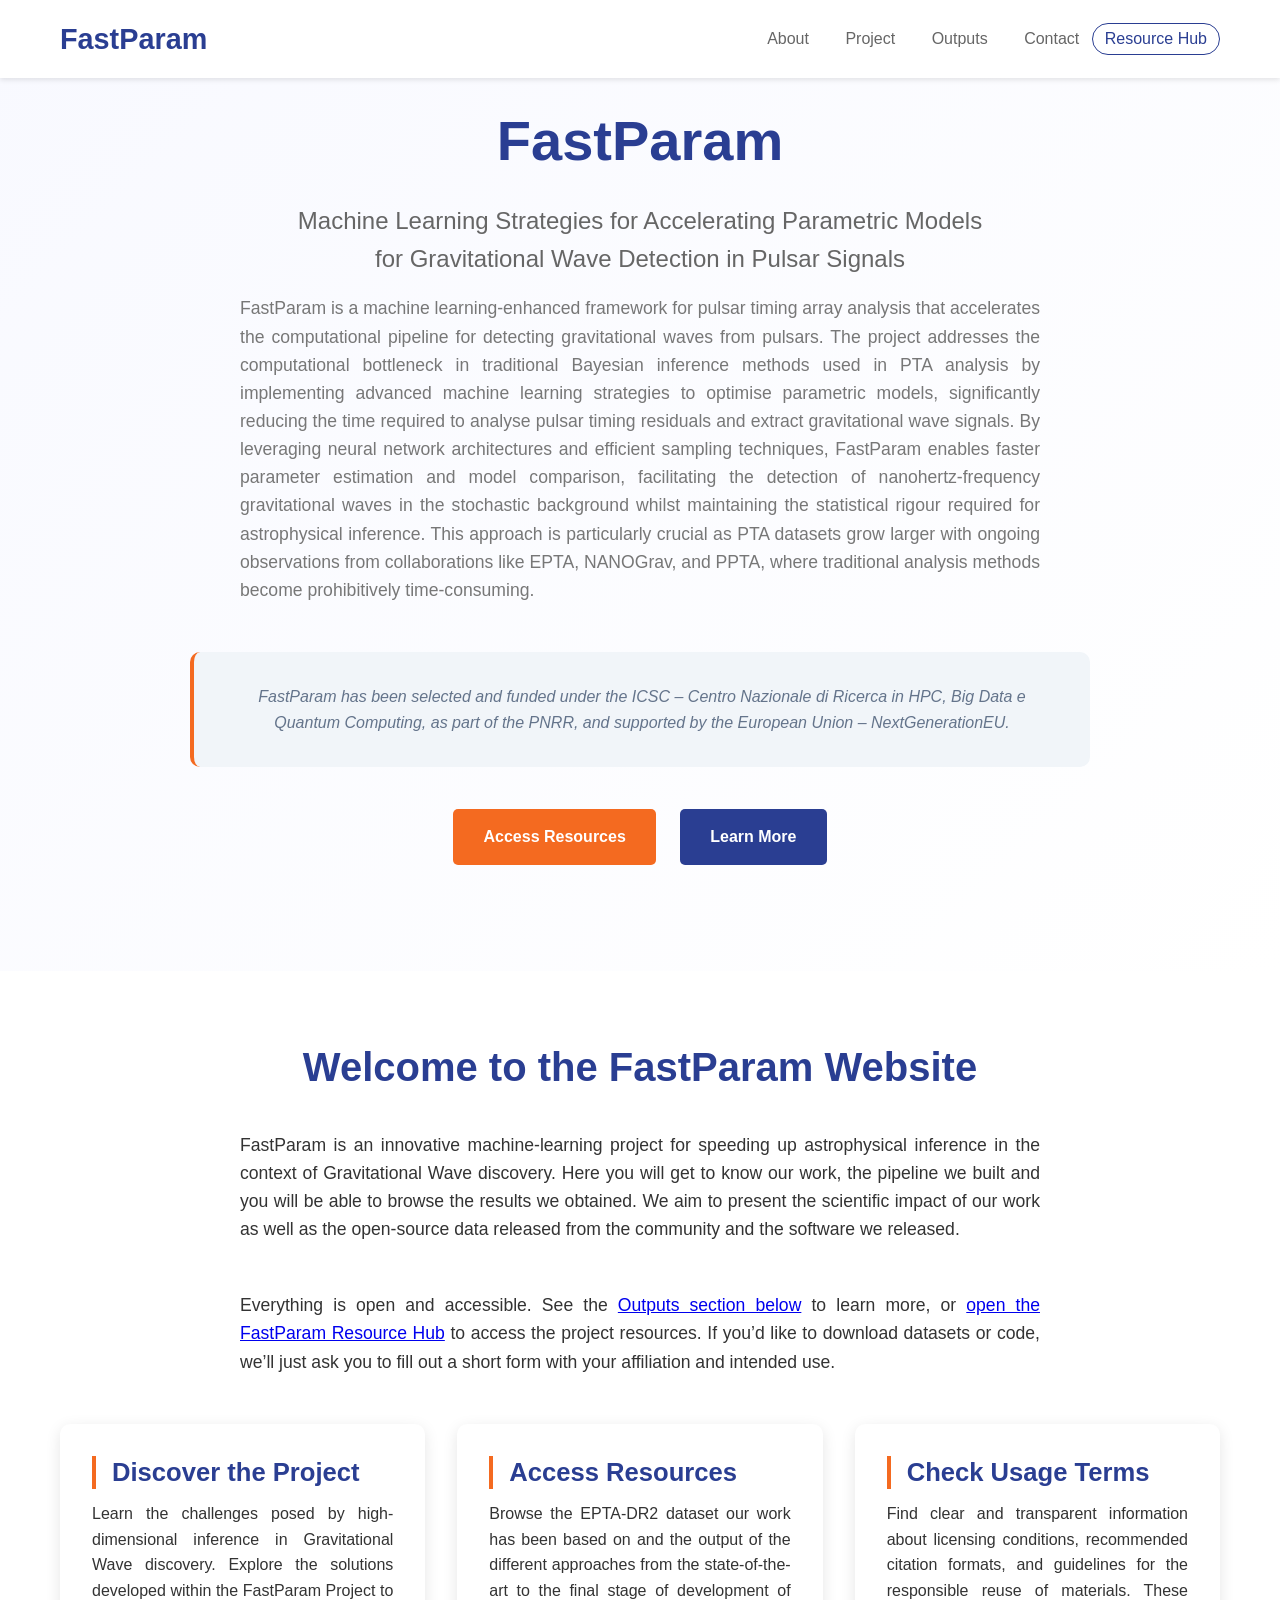
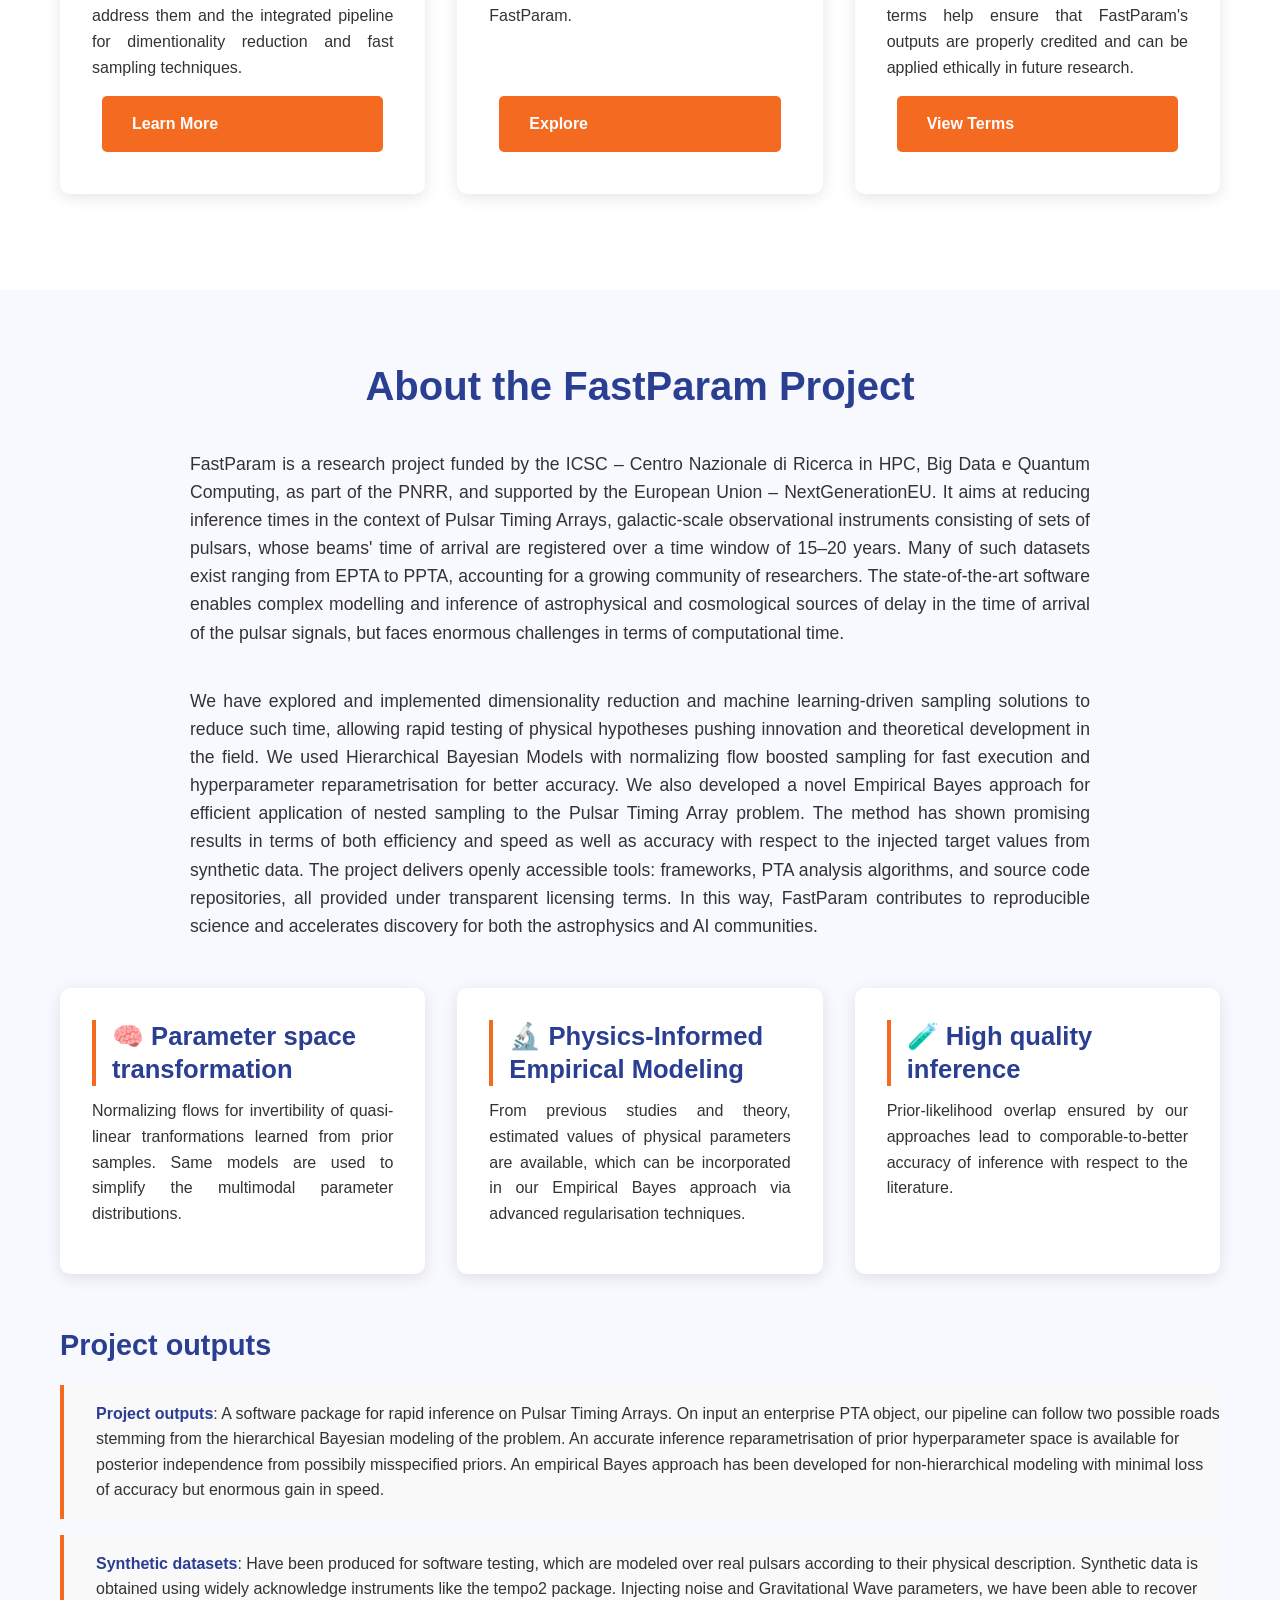
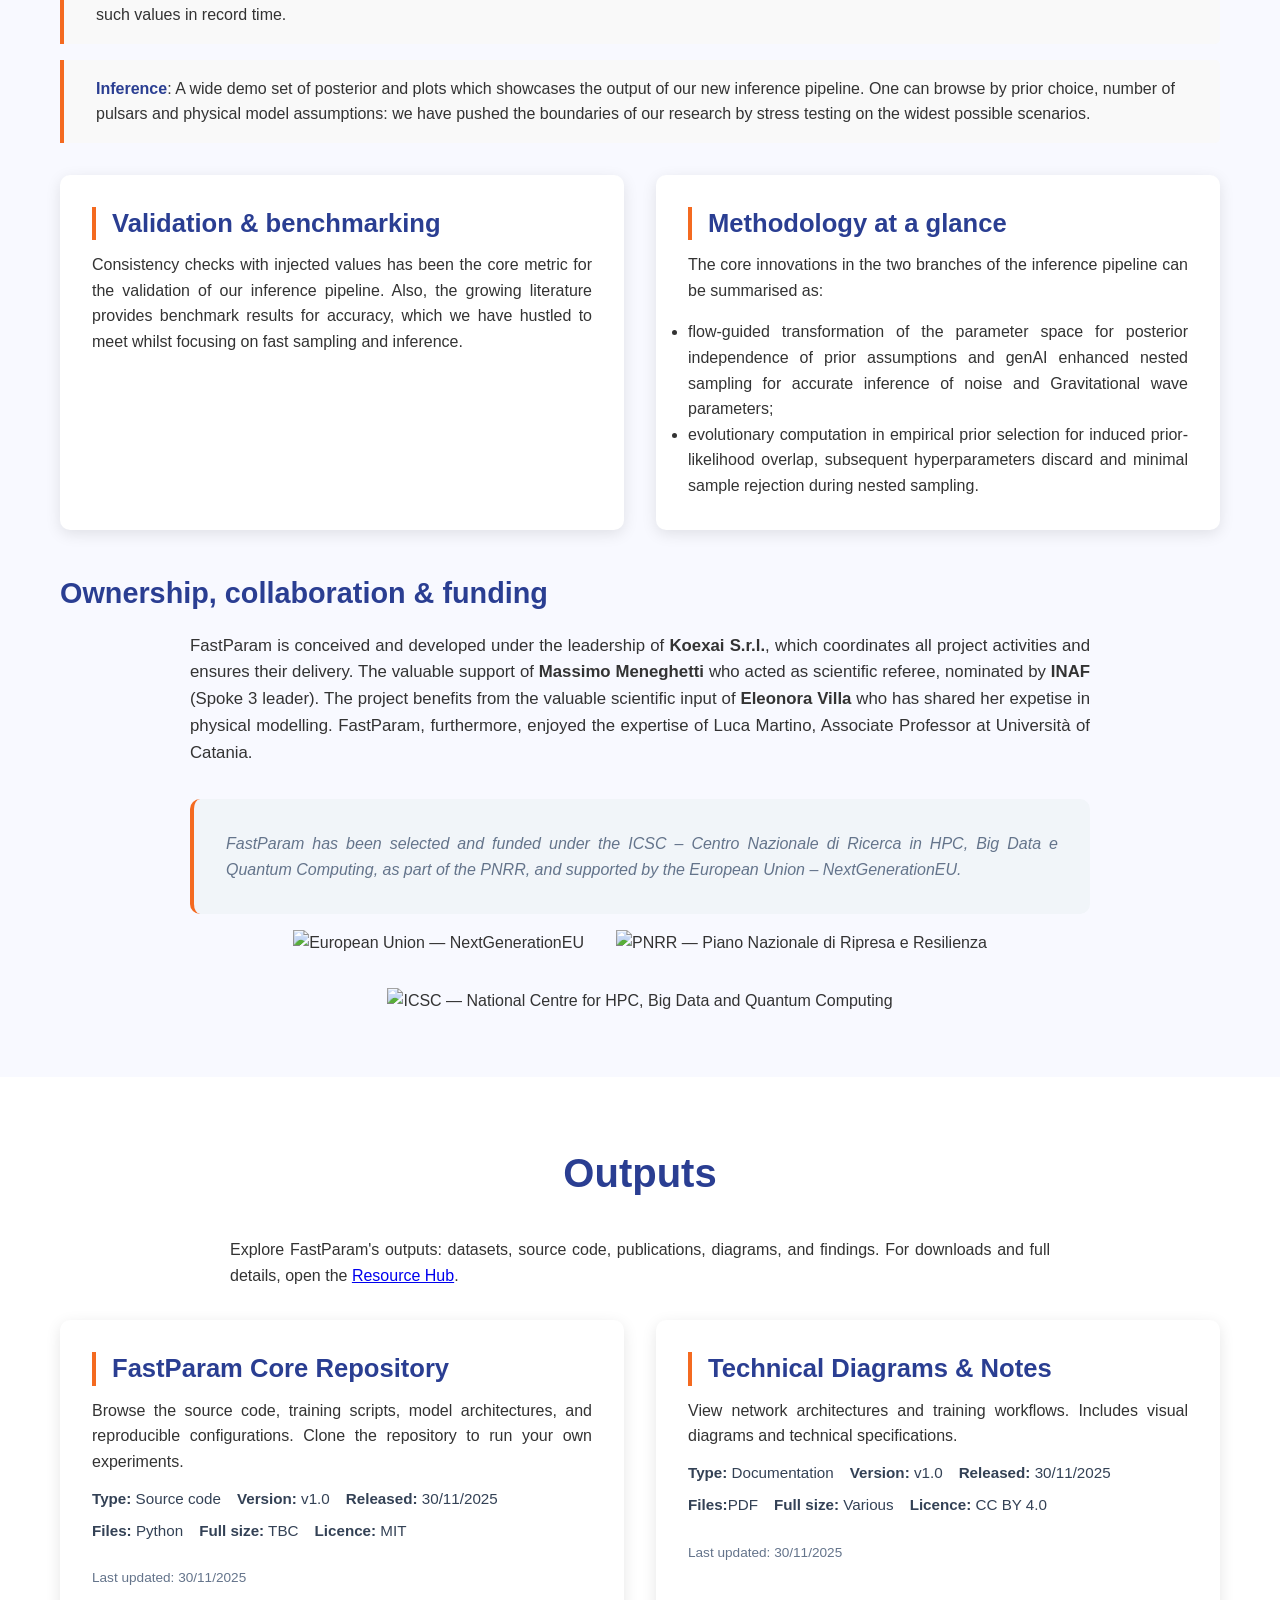
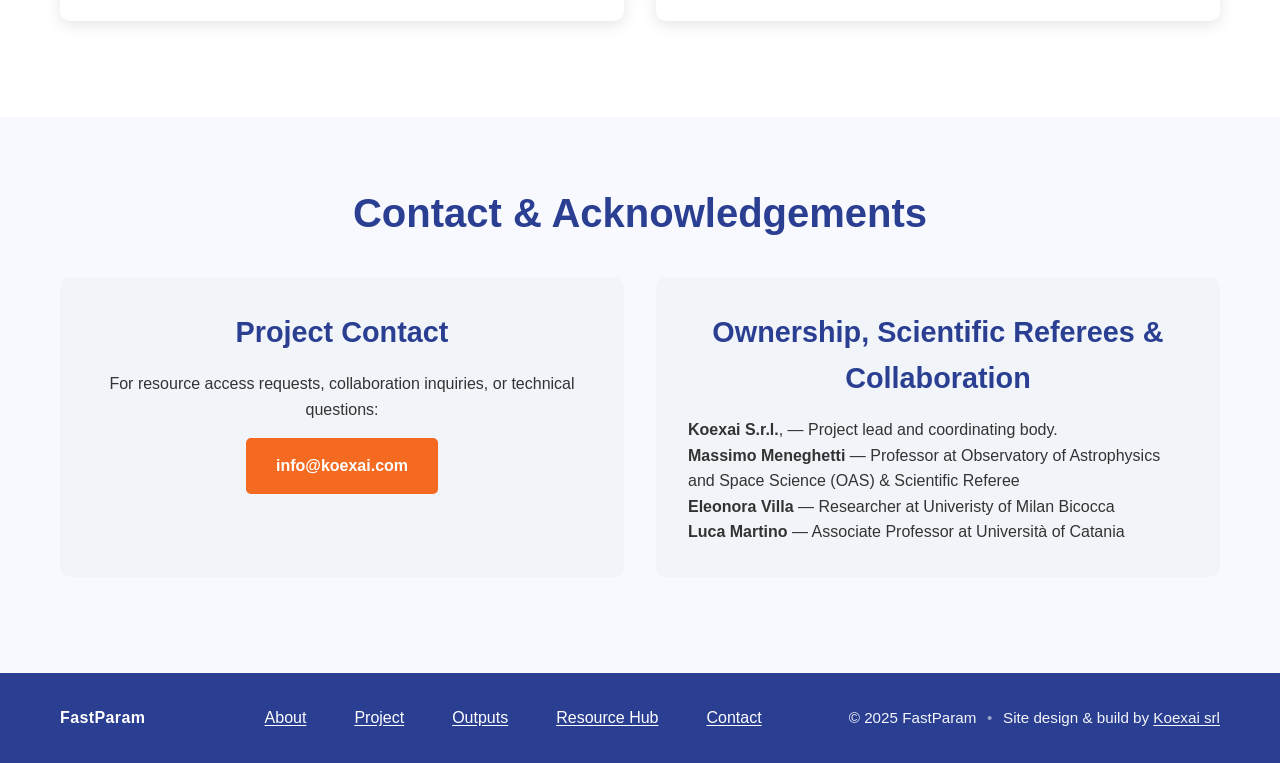
==== commit ab1ef764: "Added Luca Martino on main page" ====
--- a/index.html
+++ b/index.html
@@ -160,7 +160,7 @@
                    The valuable support of <strong>Massimo Meneghetti</strong> 
                    who acted as scientific referee, nominated by <strong>INAF</strong> (Spoke 3 leader).
                    The project benefits from the valuable scientific input of <strong>Eleonora Villa</strong> 
-                   who has shared her expetise in physical modelling.
+                   who has shared her expetise in physical modelling. FastParam, furthermore, enjoyed the expertise of Luca Martino,  Associate Professor at Università of Catania.
                   </p>
                   <p style="text-align:justify; font-size:1.05rem; max-width:900px; margin:0.75rem auto 1.5rem auto;">
                    
@@ -332,6 +332,7 @@
                         <p style="text-align: left"><strong>Koexai S.r.l.</strong>, — Project lead and coordinating body. 
                         <p style="text-align: left"><strong>Massimo Meneghetti</strong> — Professor at Observatory of Astrophysics and Space Science (OAS)  &amp; Scientific Referee</p>
                         <p style="text-align: left"> <strong>Eleonora Villa</strong> — Researcher at Univeristy of Milan Bicocca</p>
+                        <p style="text-align: left"> <strong>Luca Martino</strong> —  Associate Professor at Università of Catania</p>
                     </div>
                 </div>
             </div>
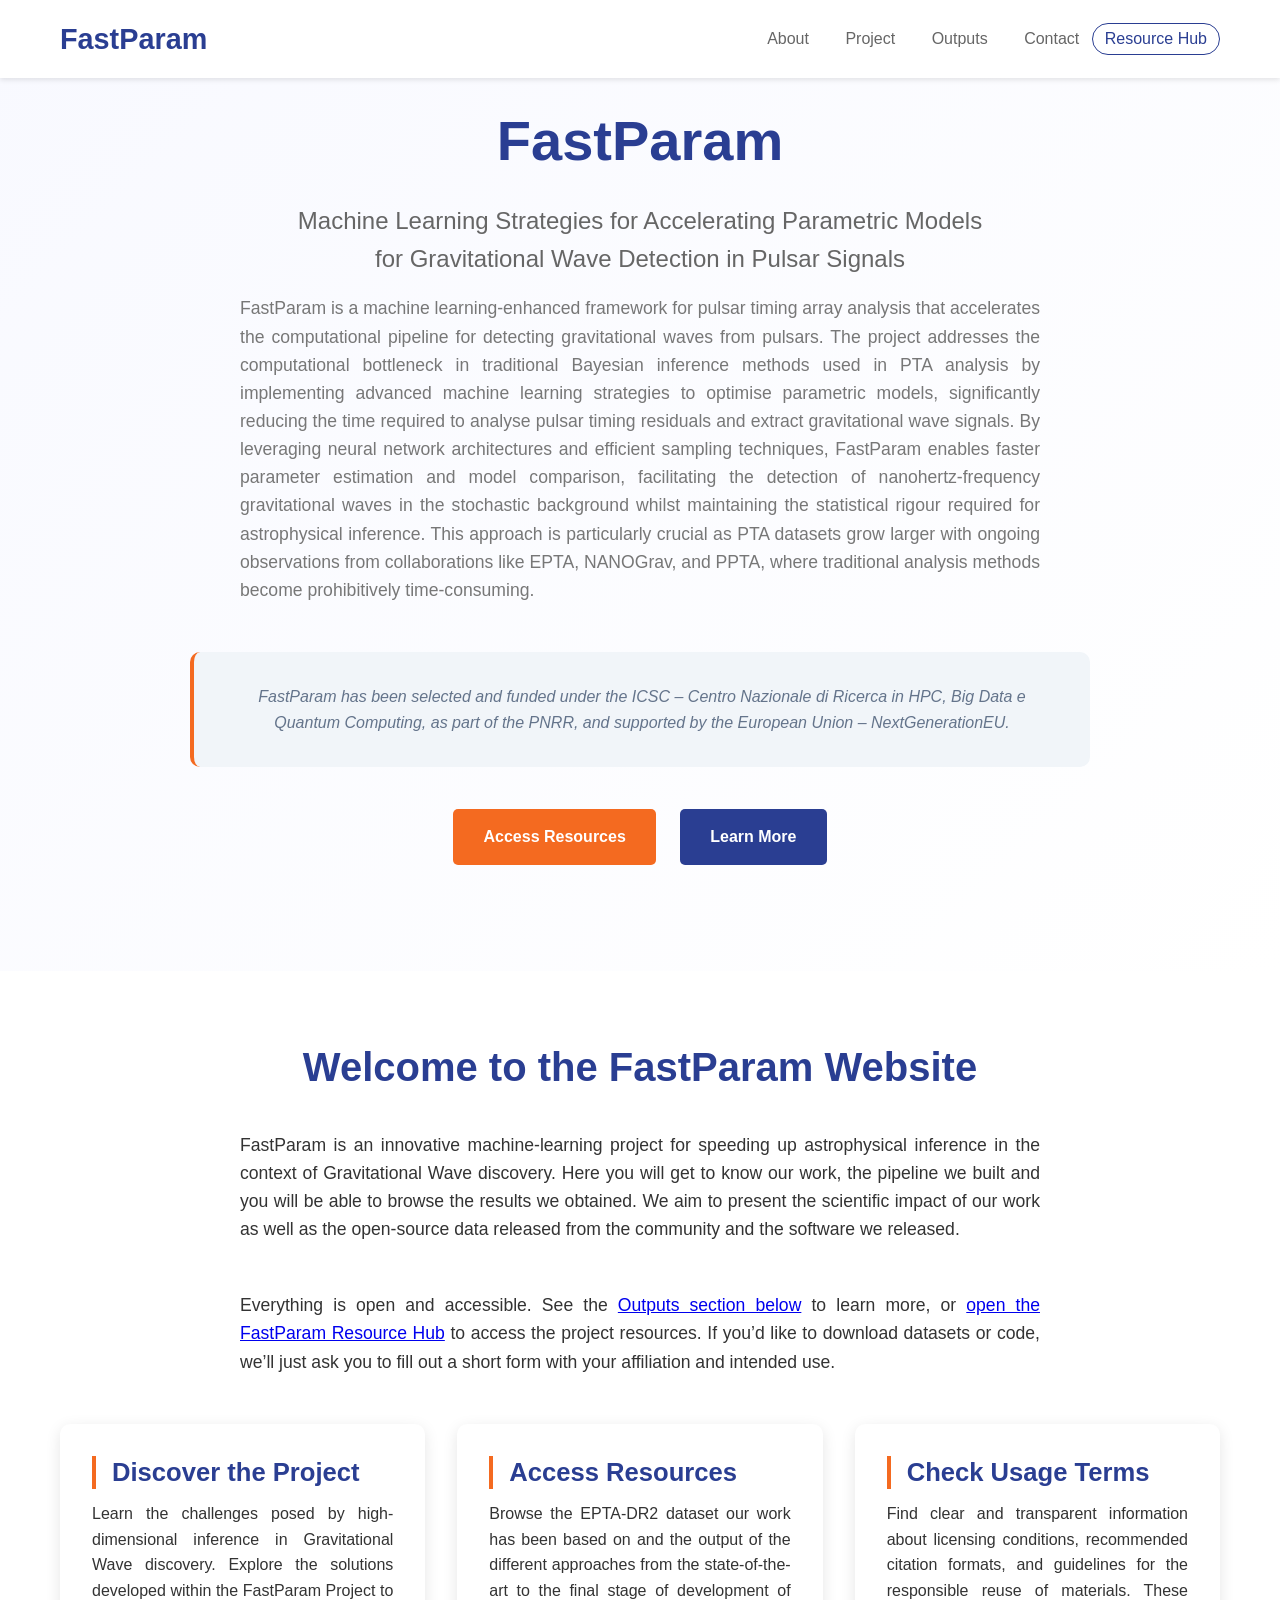
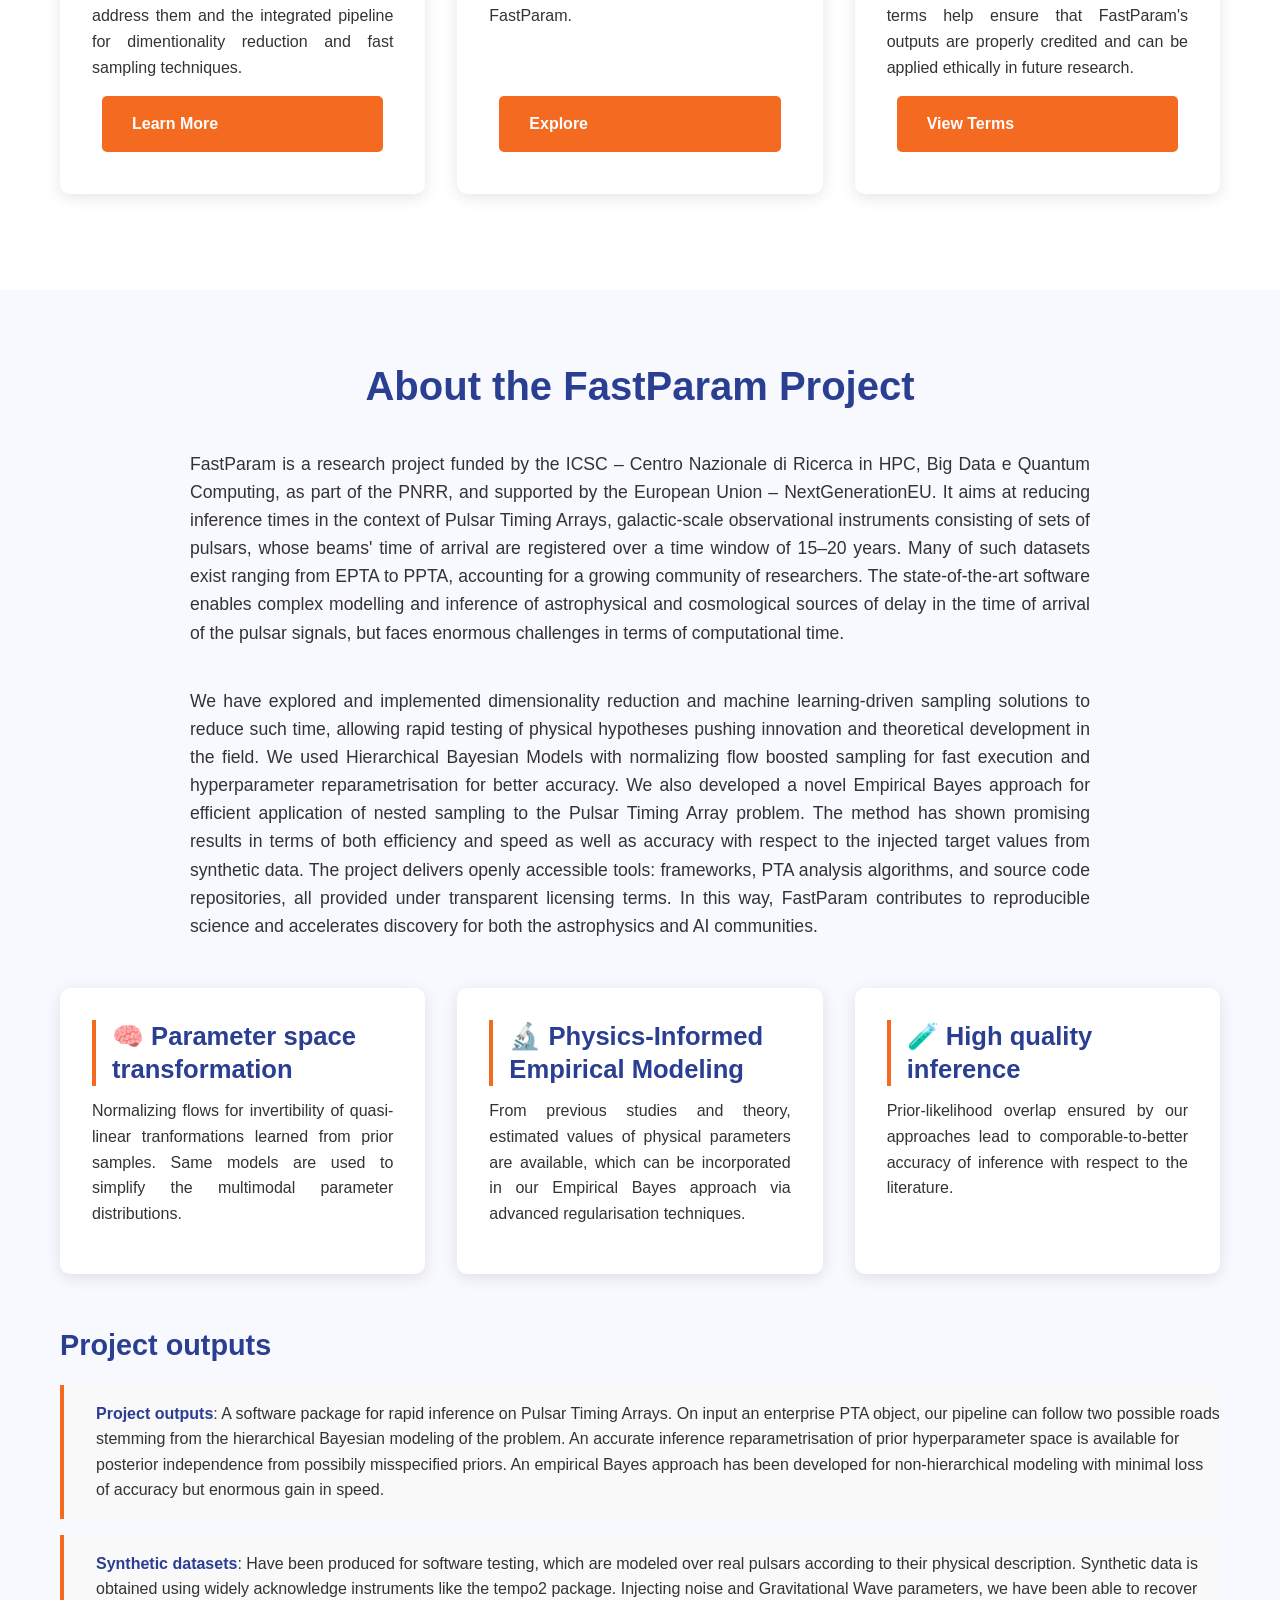
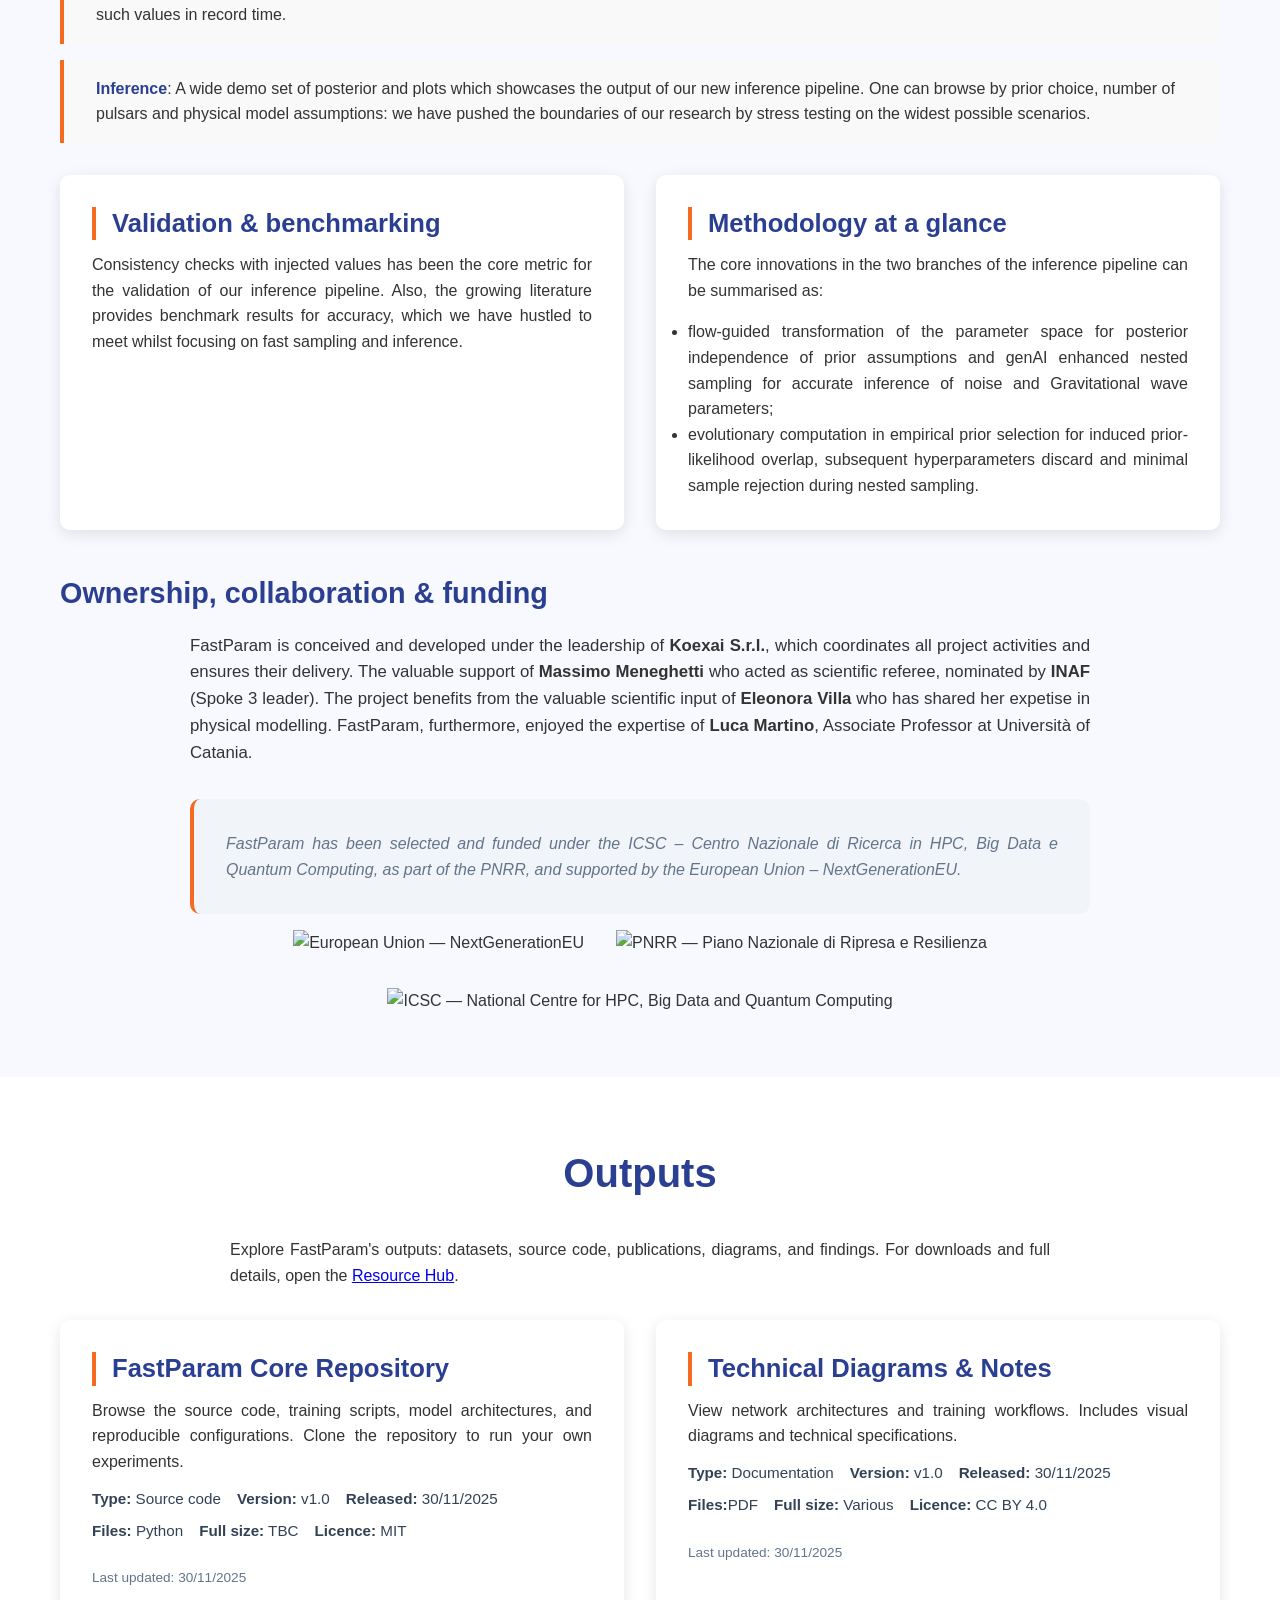
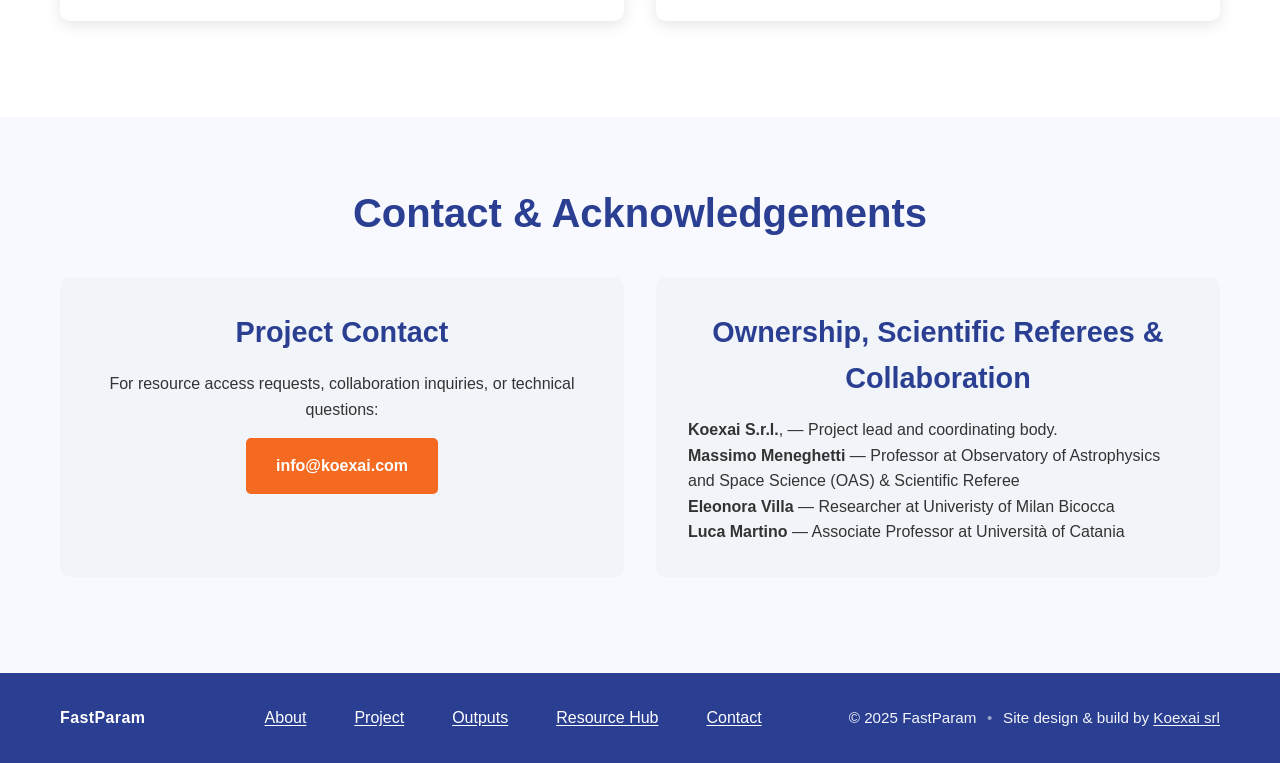
==== commit 11bdca95: "Fixed some minor issues" ====
--- a/index.html
+++ b/index.html
@@ -160,7 +160,7 @@
                    The valuable support of <strong>Massimo Meneghetti</strong> 
                    who acted as scientific referee, nominated by <strong>INAF</strong> (Spoke 3 leader).
                    The project benefits from the valuable scientific input of <strong>Eleonora Villa</strong> 
-                   who has shared her expetise in physical modelling. FastParam, furthermore, enjoyed the expertise of Luca Martino,  Associate Professor at Università of Catania.
+                   who has shared her expetise in physical modelling. FastParam, furthermore, enjoyed the expertise of <strong>Luca Martino</strong>,  Associate Professor at Università of Catania.
                   </p>
                   <p style="text-align:justify; font-size:1.05rem; max-width:900px; margin:0.75rem auto 1.5rem auto;">
                    
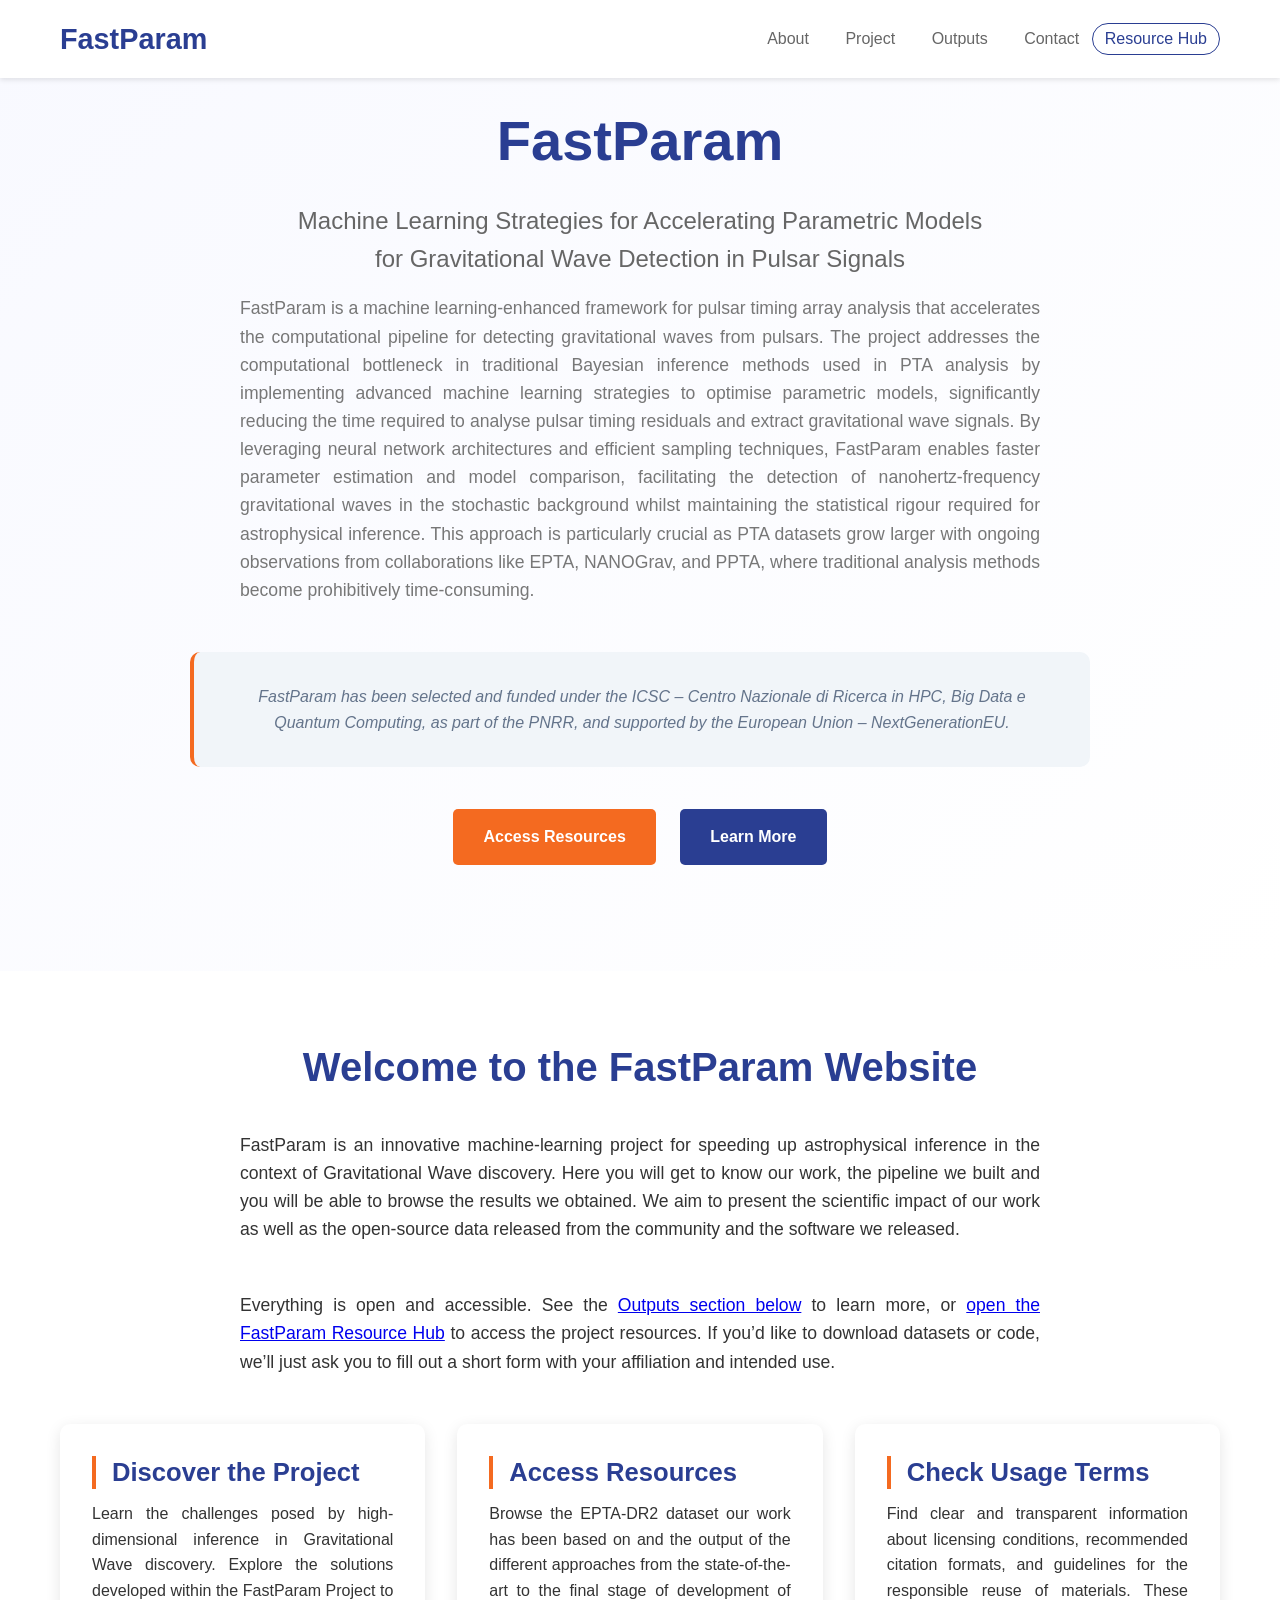
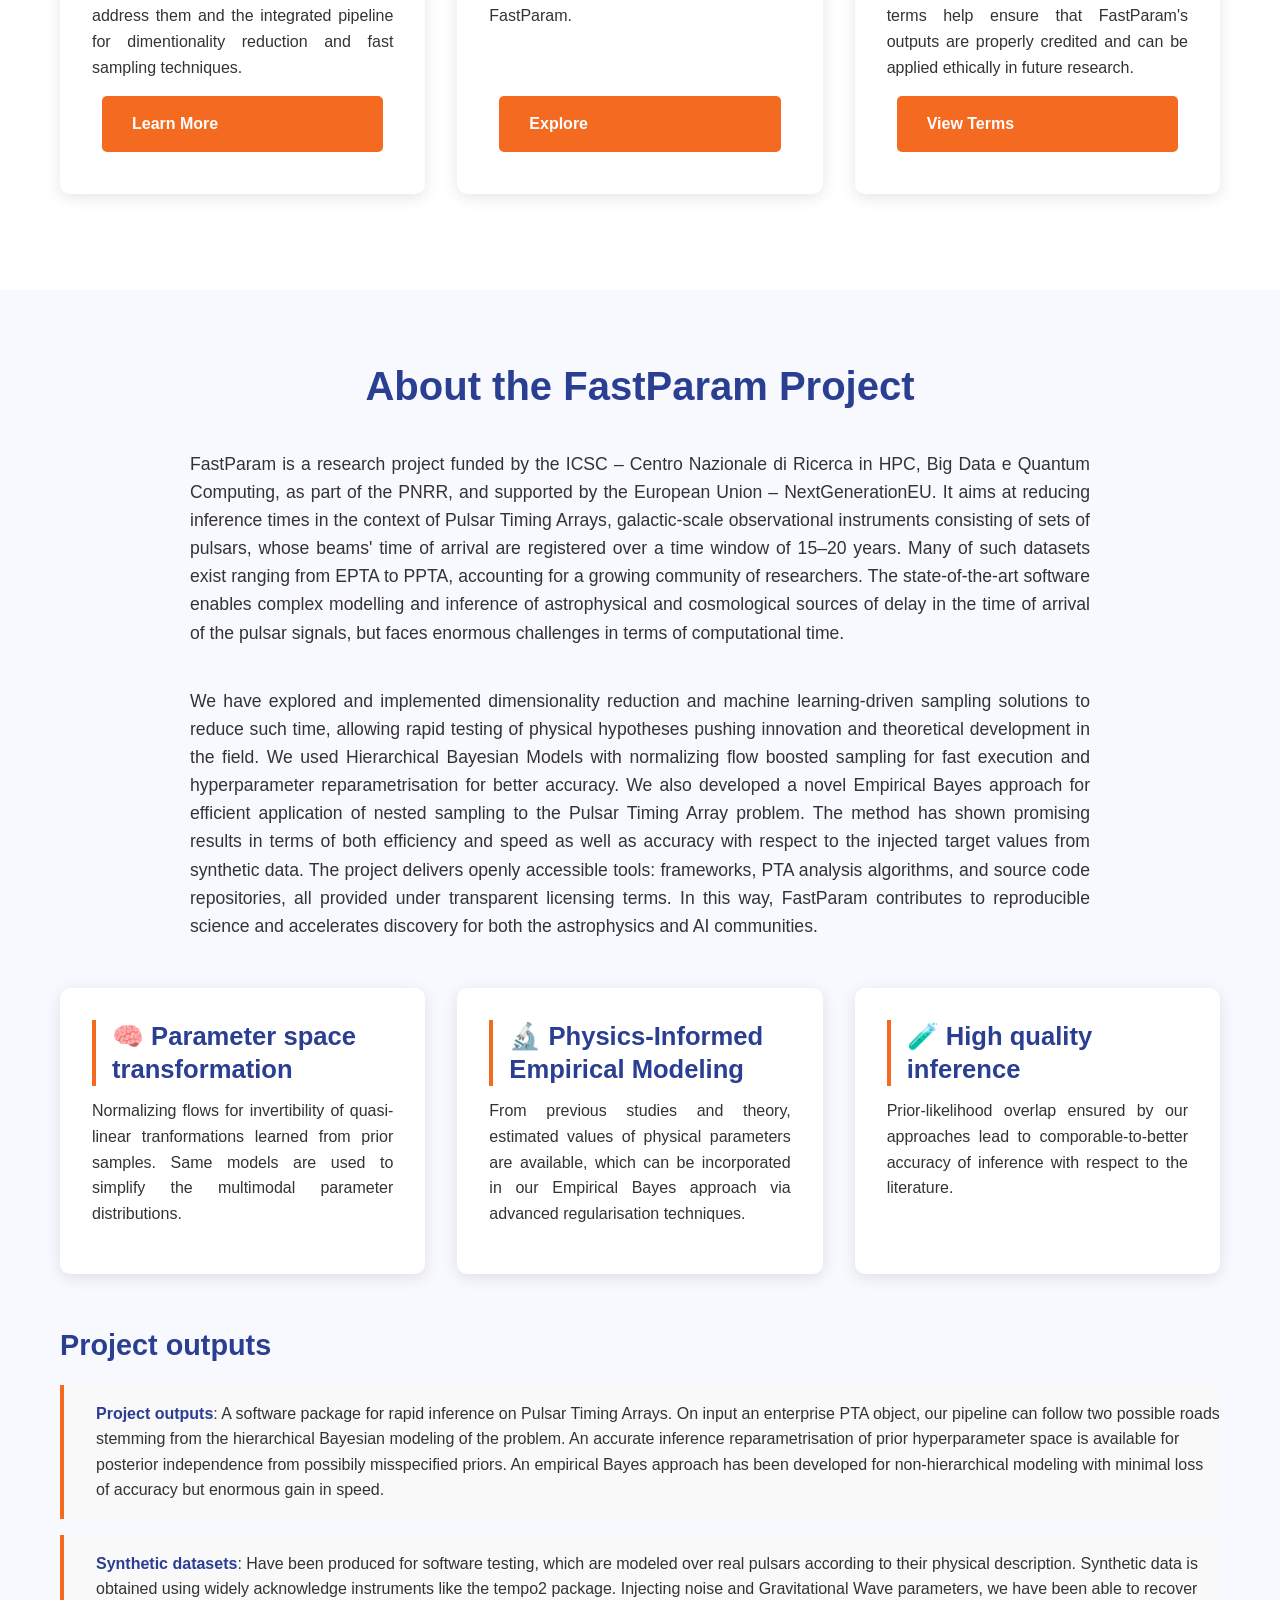
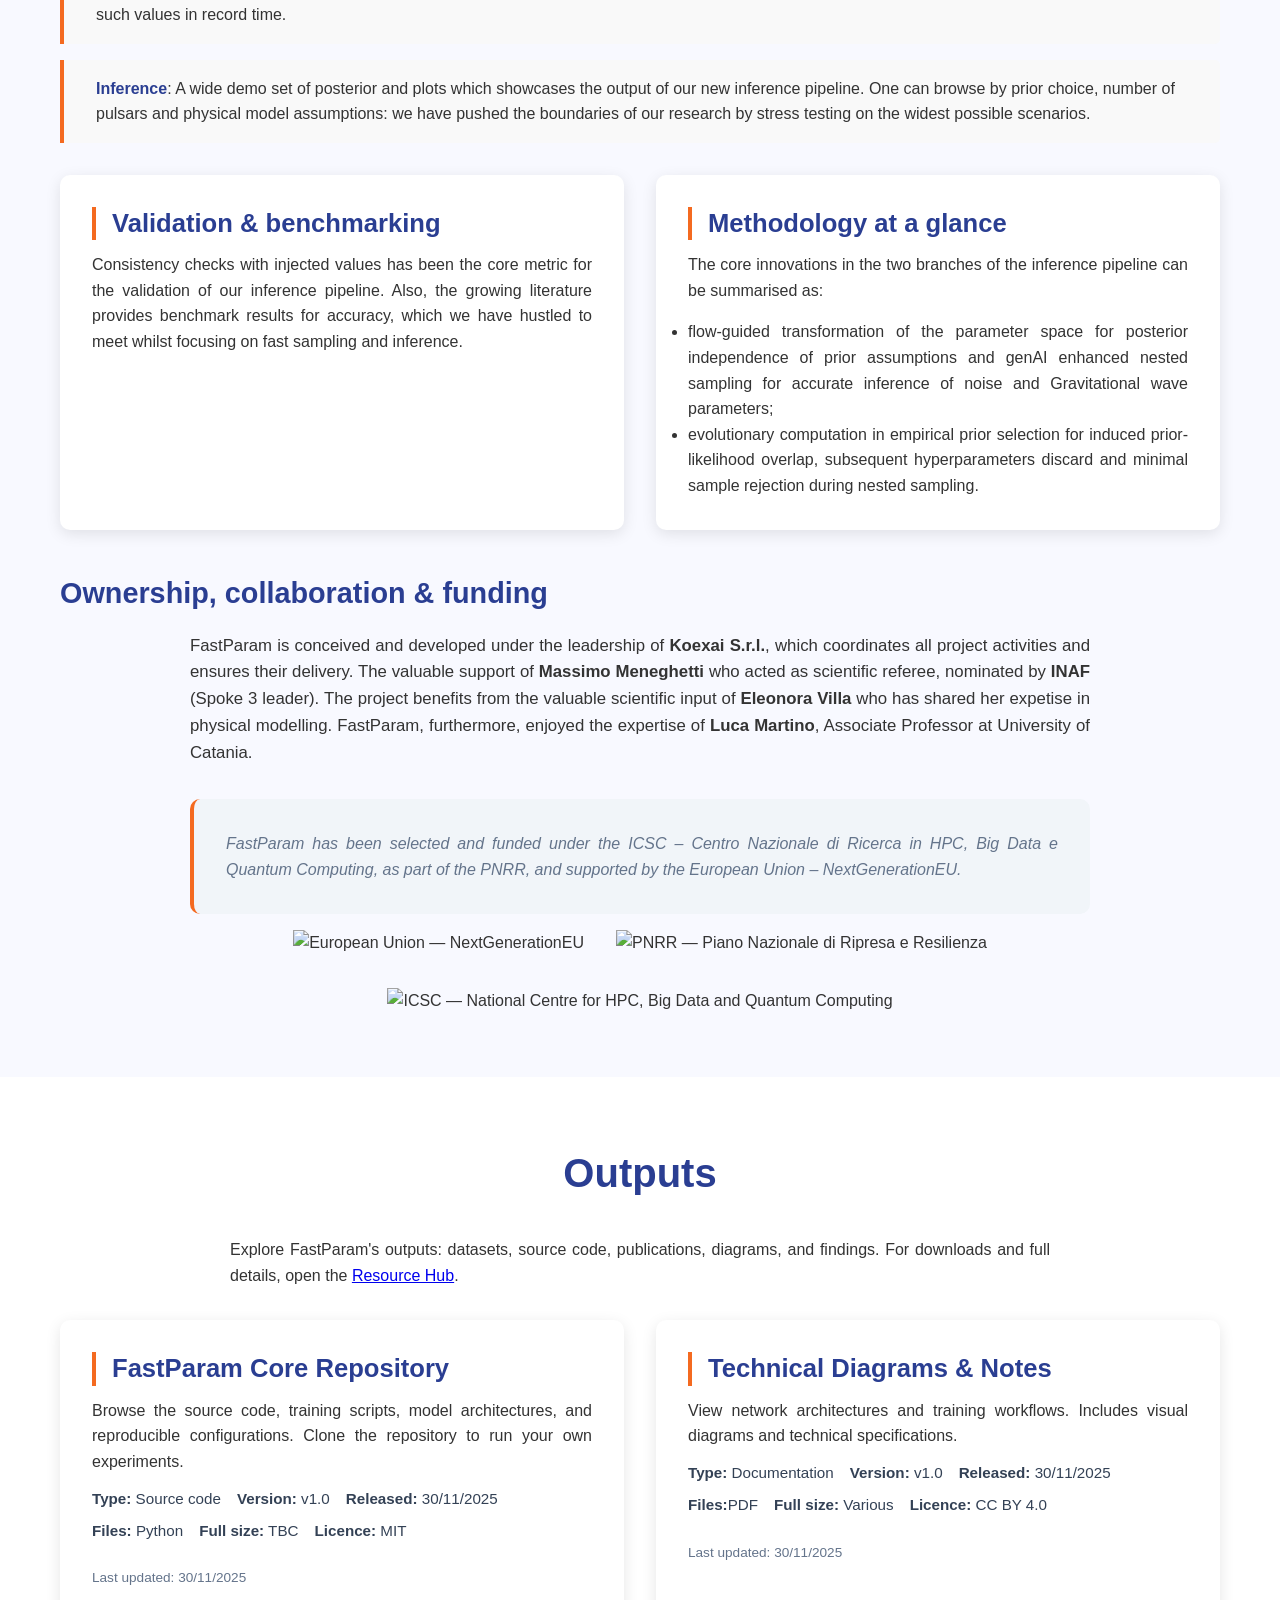
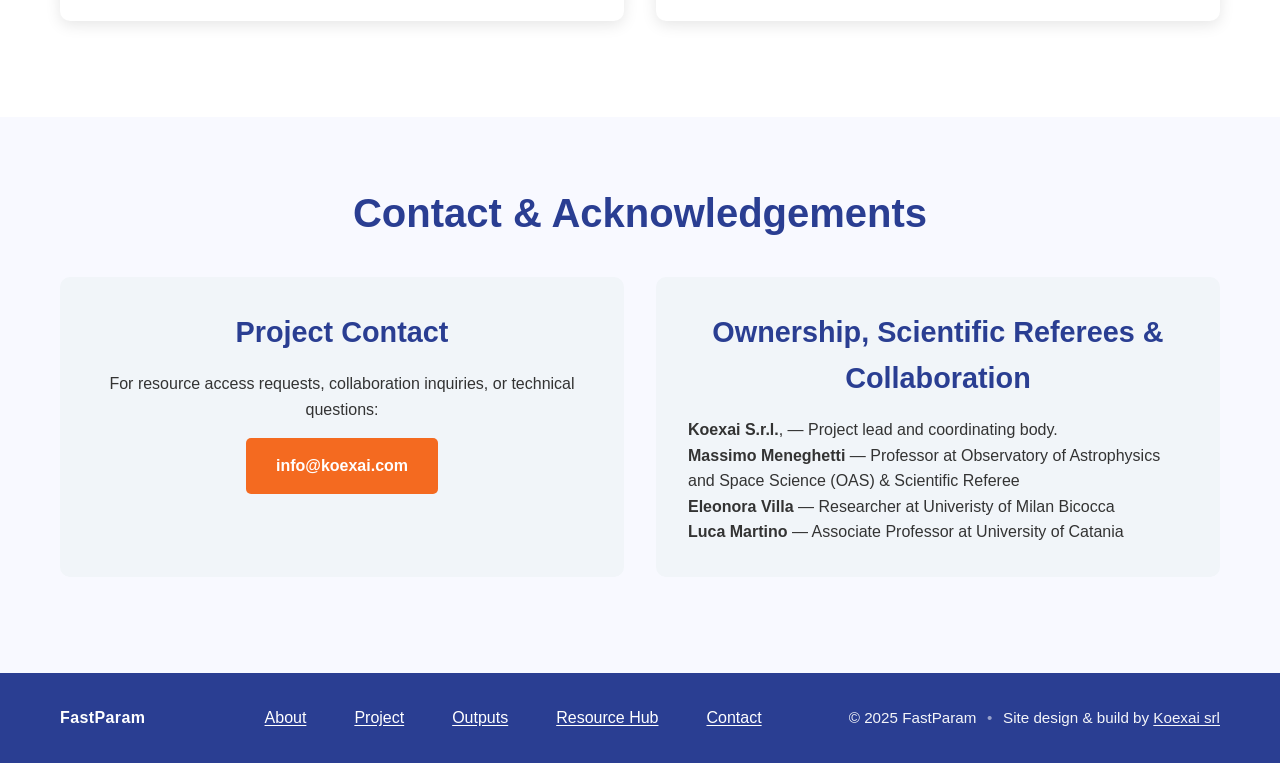
==== commit 861842c2: "Added minor fixes" ====
--- a/index.html
+++ b/index.html
@@ -160,7 +160,7 @@
                    The valuable support of <strong>Massimo Meneghetti</strong> 
                    who acted as scientific referee, nominated by <strong>INAF</strong> (Spoke 3 leader).
                    The project benefits from the valuable scientific input of <strong>Eleonora Villa</strong> 
-                   who has shared her expetise in physical modelling. FastParam, furthermore, enjoyed the expertise of <strong>Luca Martino</strong>,  Associate Professor at Università of Catania.
+                   who has shared her expetise in physical modelling. FastParam, furthermore, enjoyed the expertise of <strong>Luca Martino</strong>,  Associate Professor at University of Catania.
                   </p>
                   <p style="text-align:justify; font-size:1.05rem; max-width:900px; margin:0.75rem auto 1.5rem auto;">
                    
@@ -332,7 +332,7 @@
                         <p style="text-align: left"><strong>Koexai S.r.l.</strong>, — Project lead and coordinating body. 
                         <p style="text-align: left"><strong>Massimo Meneghetti</strong> — Professor at Observatory of Astrophysics and Space Science (OAS)  &amp; Scientific Referee</p>
                         <p style="text-align: left"> <strong>Eleonora Villa</strong> — Researcher at Univeristy of Milan Bicocca</p>
-                        <p style="text-align: left"> <strong>Luca Martino</strong> —  Associate Professor at Università of Catania</p>
+                        <p style="text-align: left"> <strong>Luca Martino</strong> —  Associate Professor at University of Catania</p>
                     </div>
                 </div>
             </div>
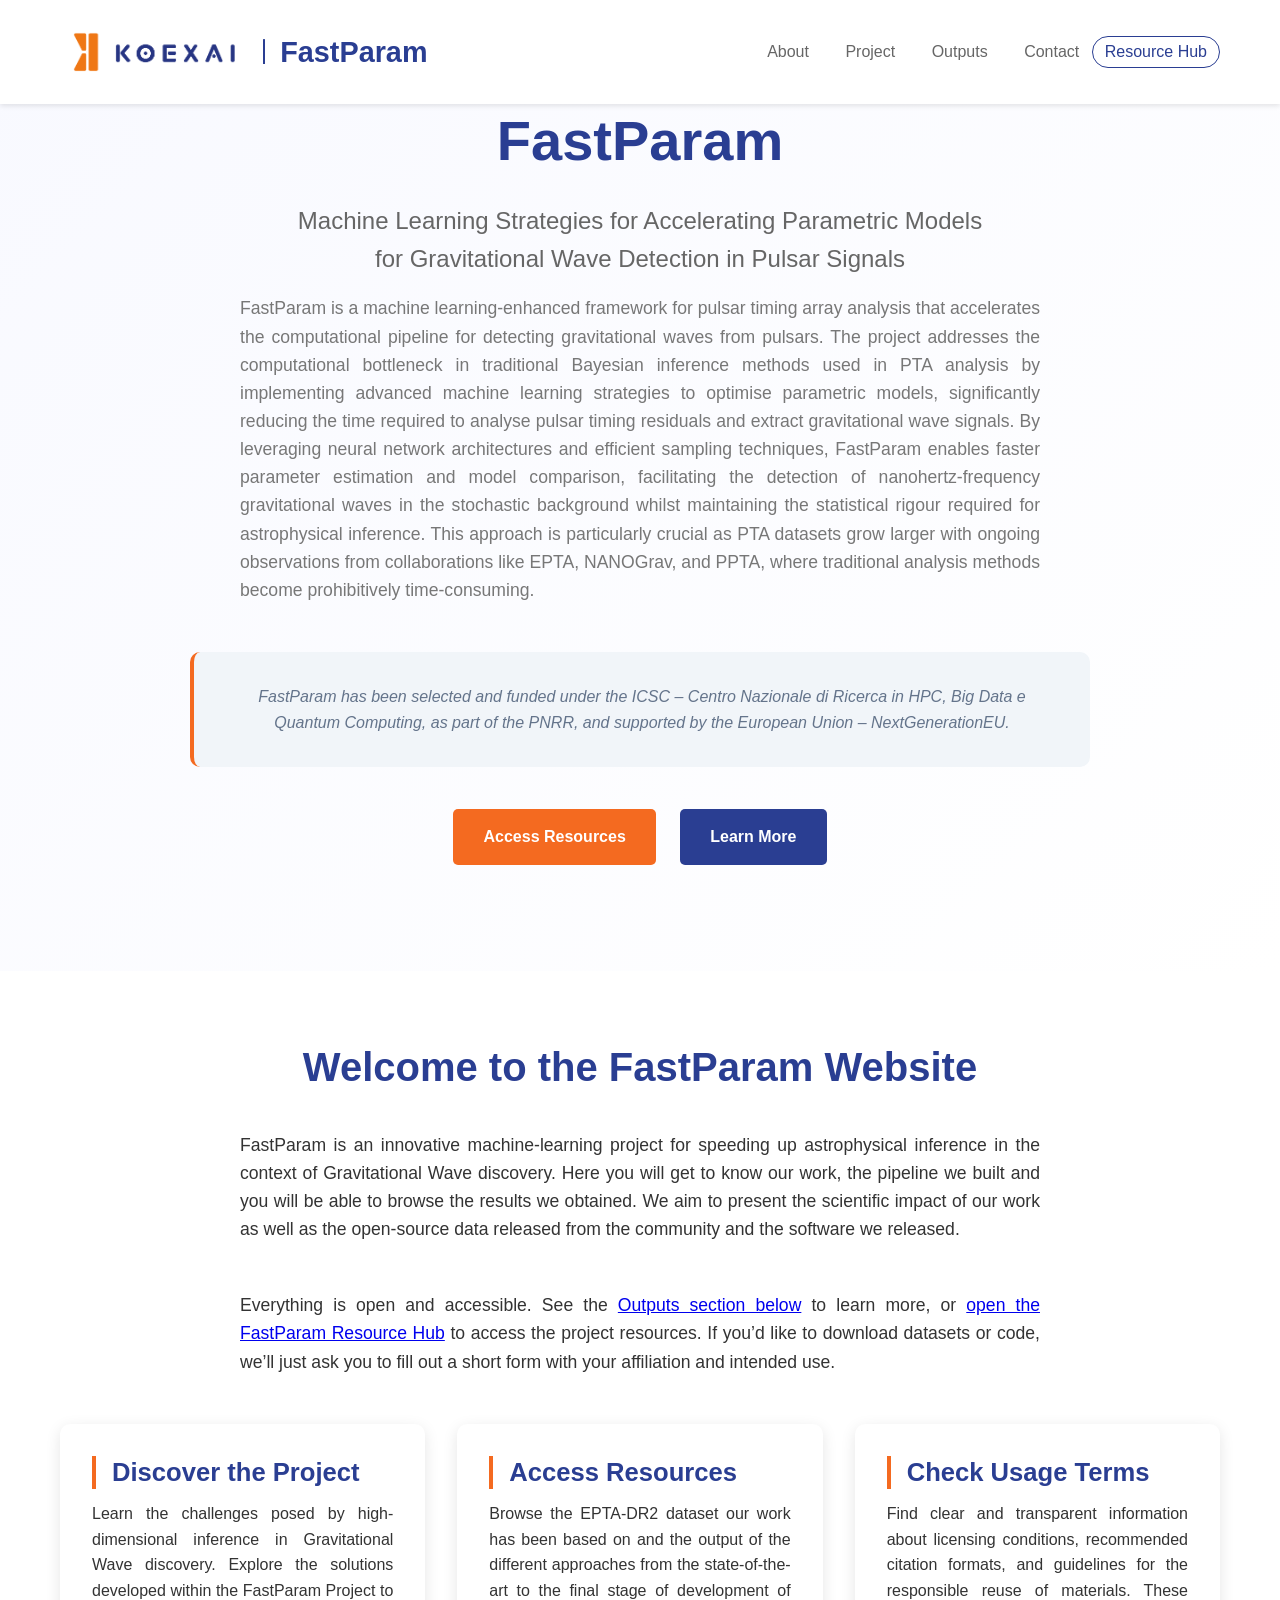
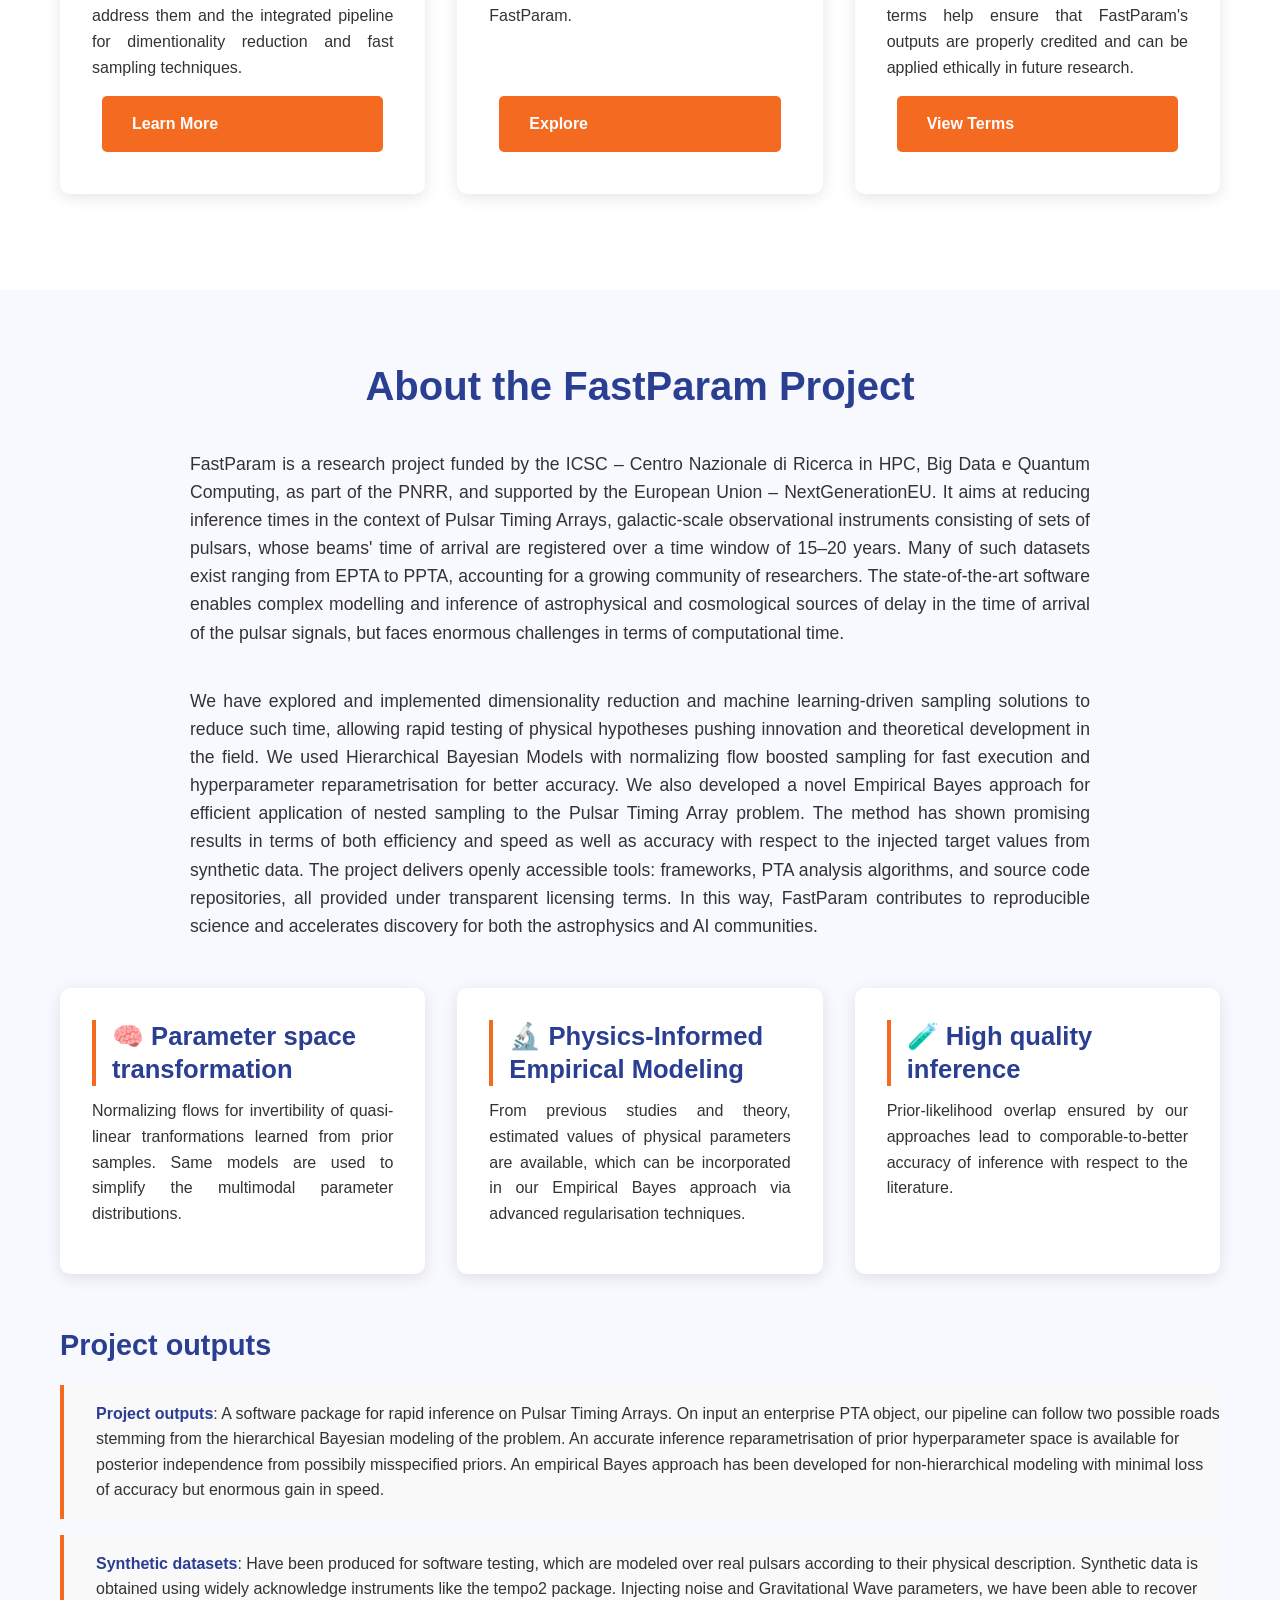
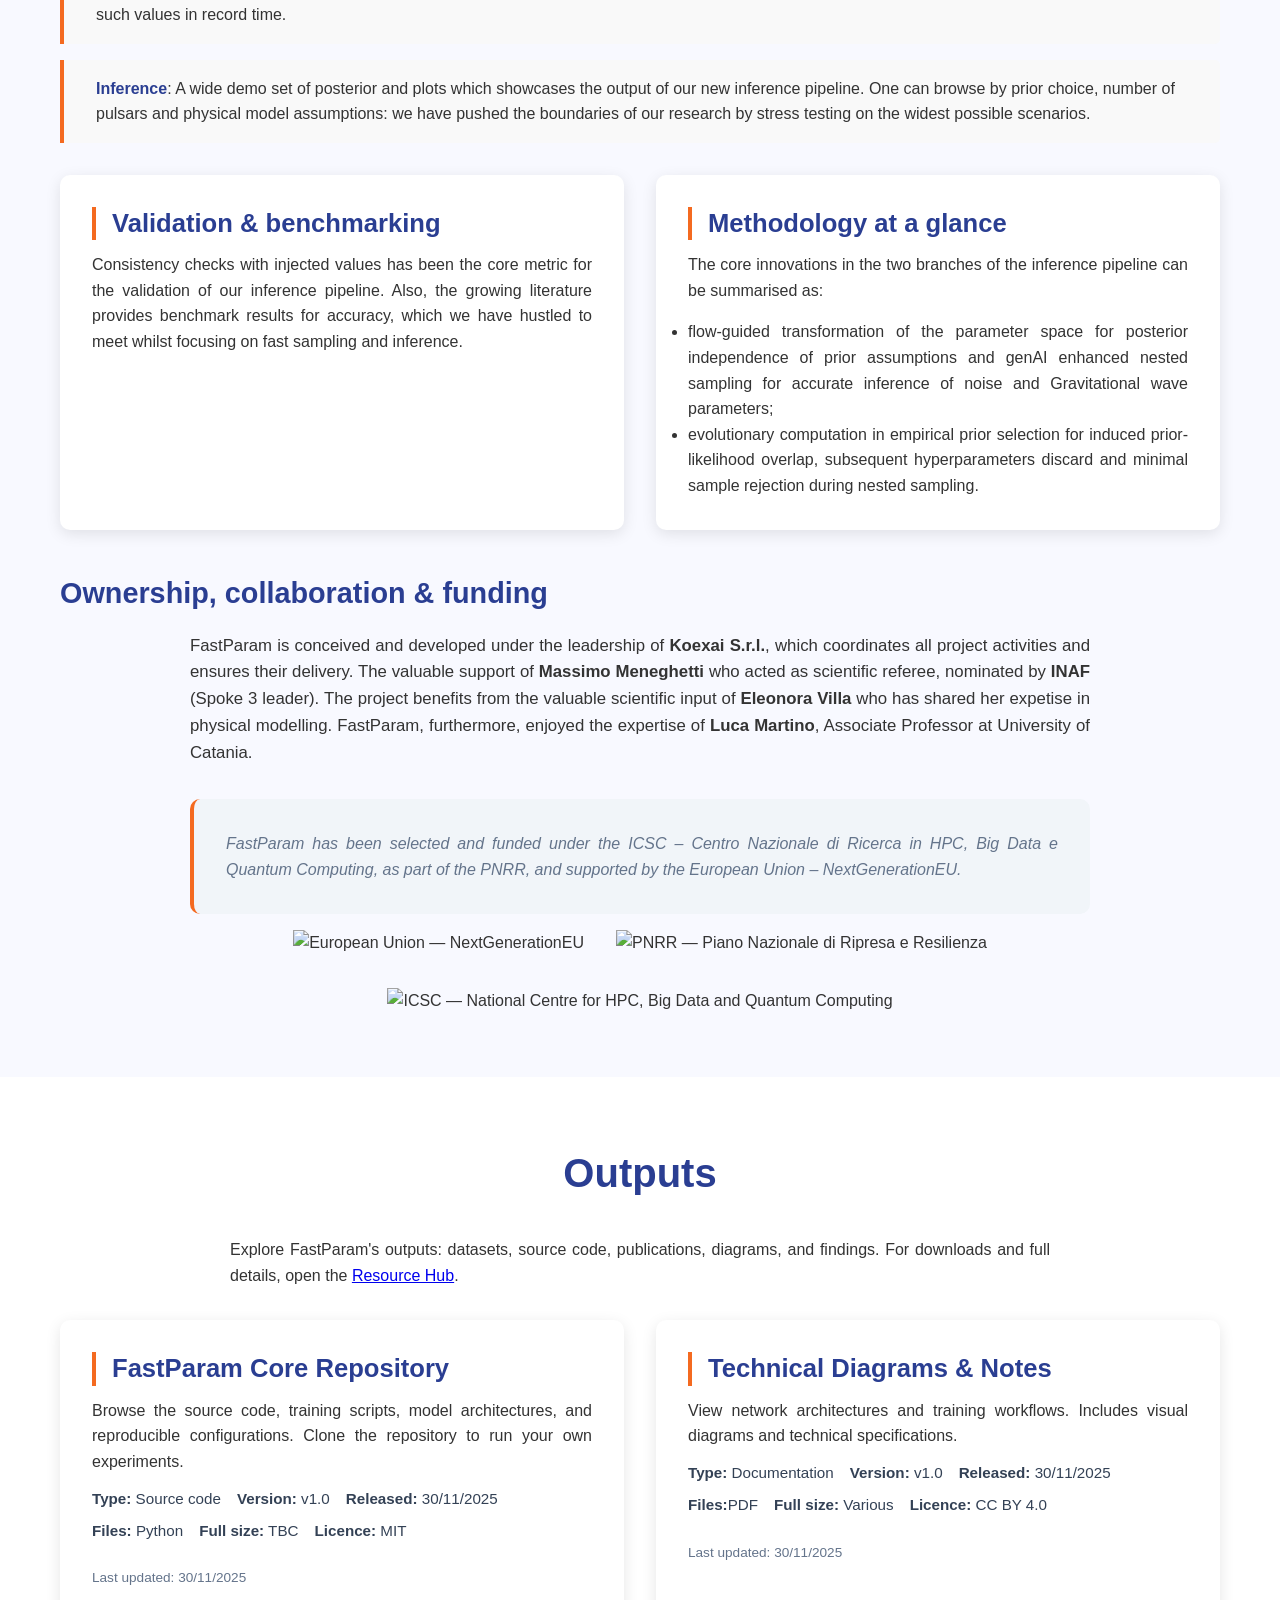
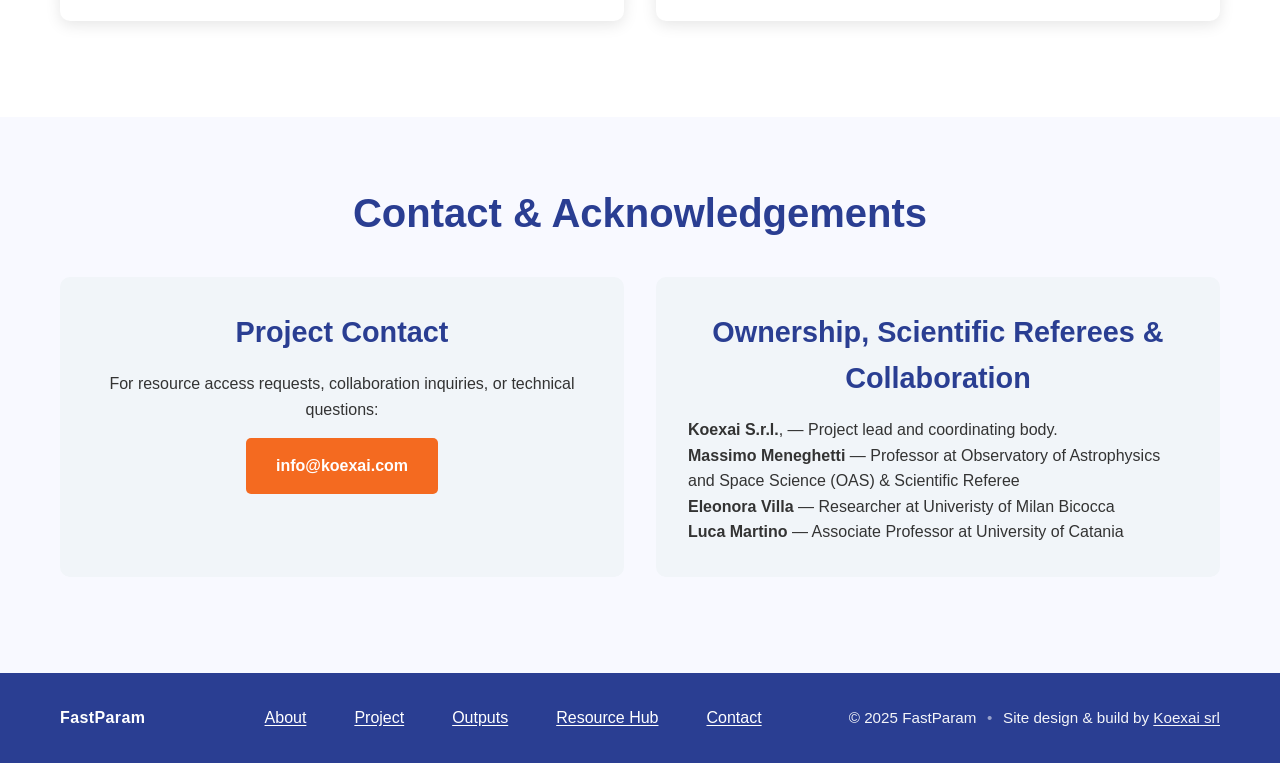
==== commit 4d0d07ef: "Added more style to html" ====
--- a/index.html
+++ b/index.html
@@ -17,7 +17,11 @@
     <header>
         <div class="container">
             <div class="header-content">
-                <div class="logo">FastParam</div>
+                <div class="logo" style="display: flex; align-items: center; gap: 0.5em;">
+                    <img src="./assets/img/logos/koexai logo.png" alt="Koexai Logo" style="height: 2.5em;">
+                    <img src="./assets/img/logos/verticle_line.png" alt="Verticle LIne" style="height: 1.0em;">
+                    FastParam
+                </div>
                 <nav>
                     <a href="#about">About</a>
                     <a href="#project">Project</a>
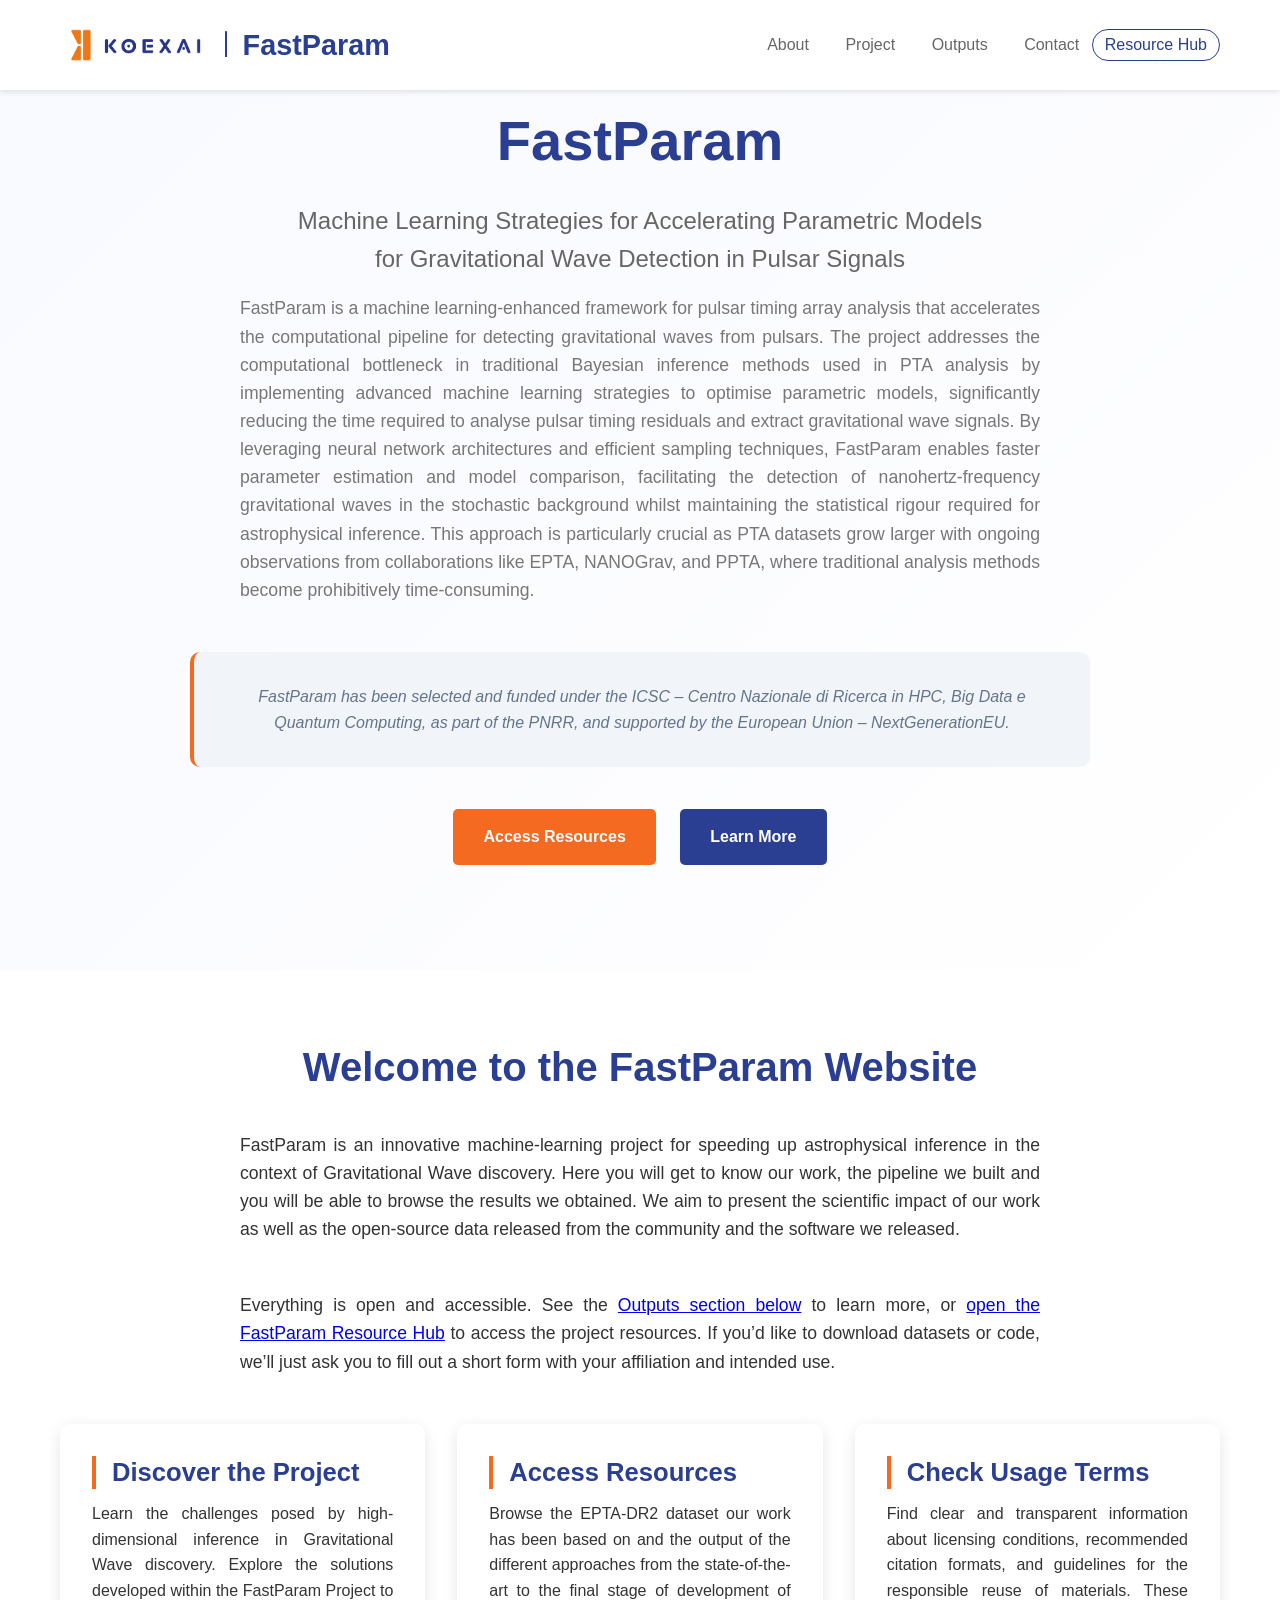
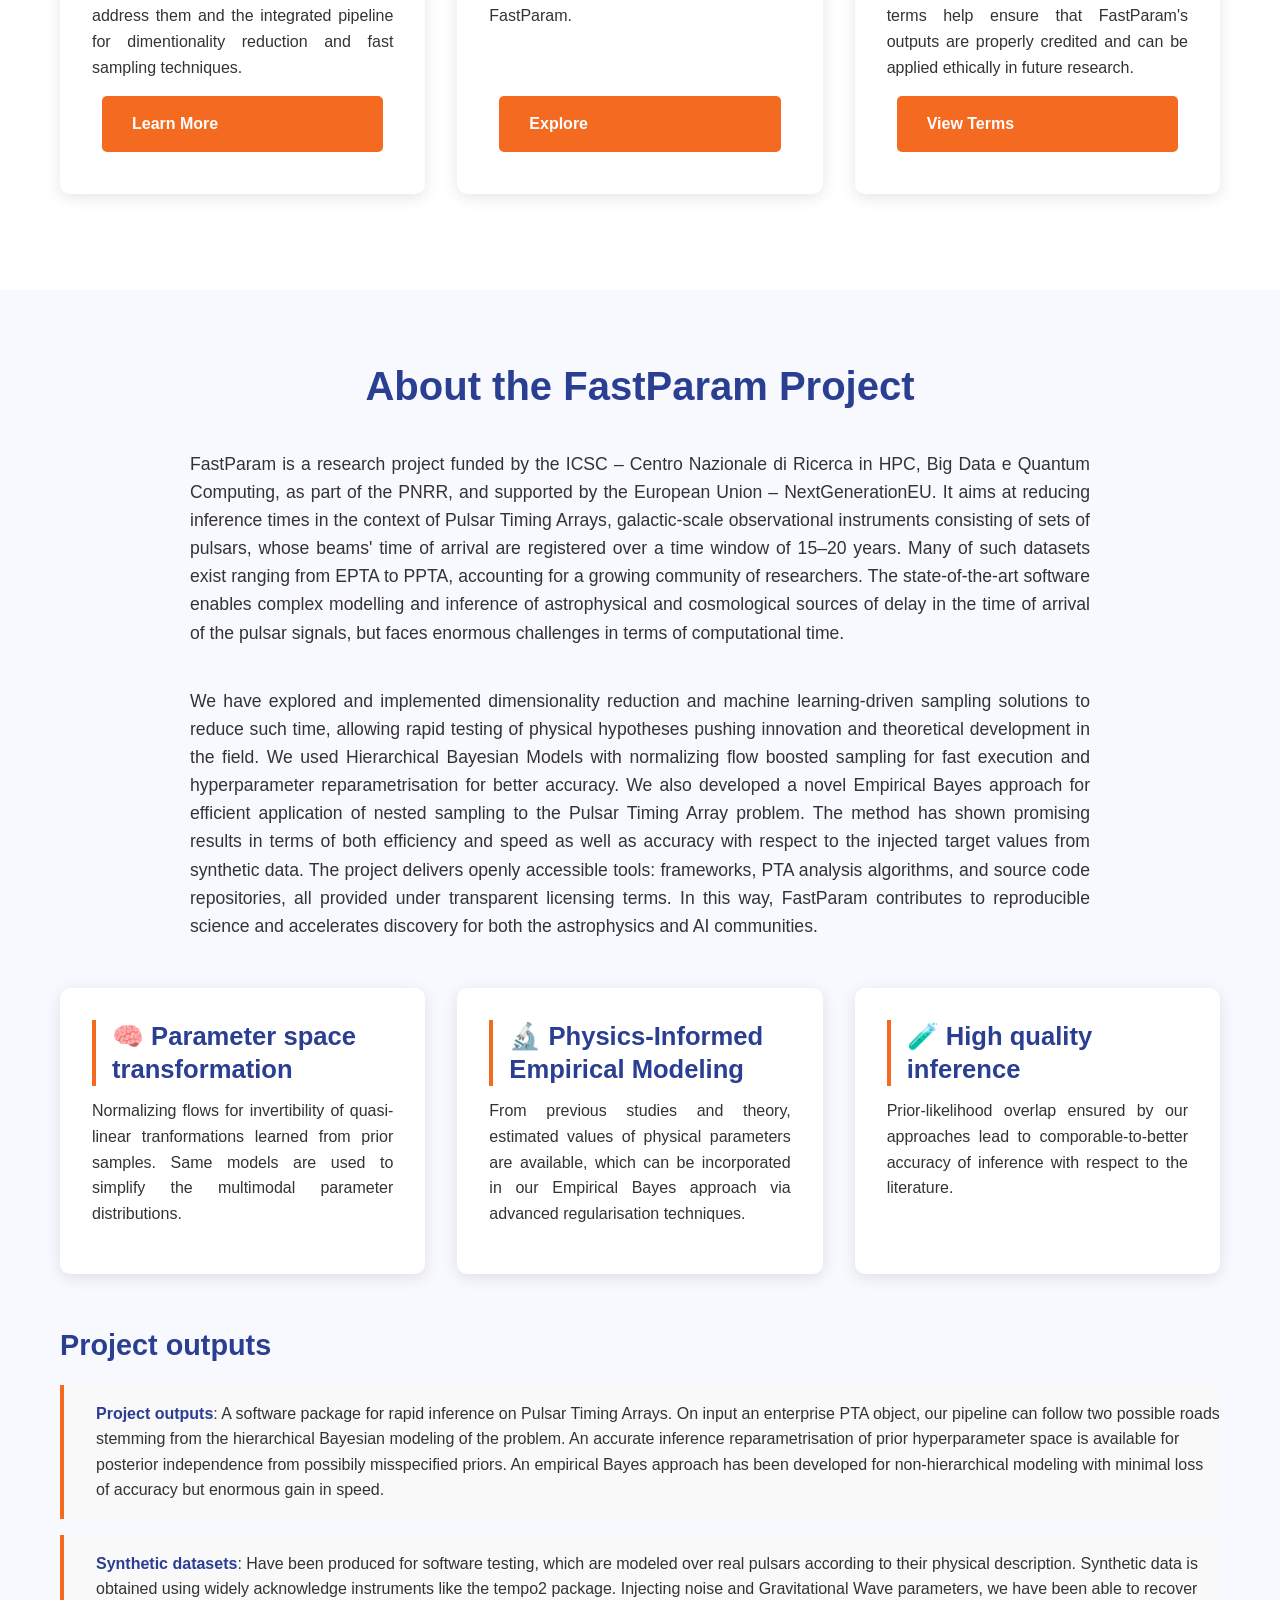
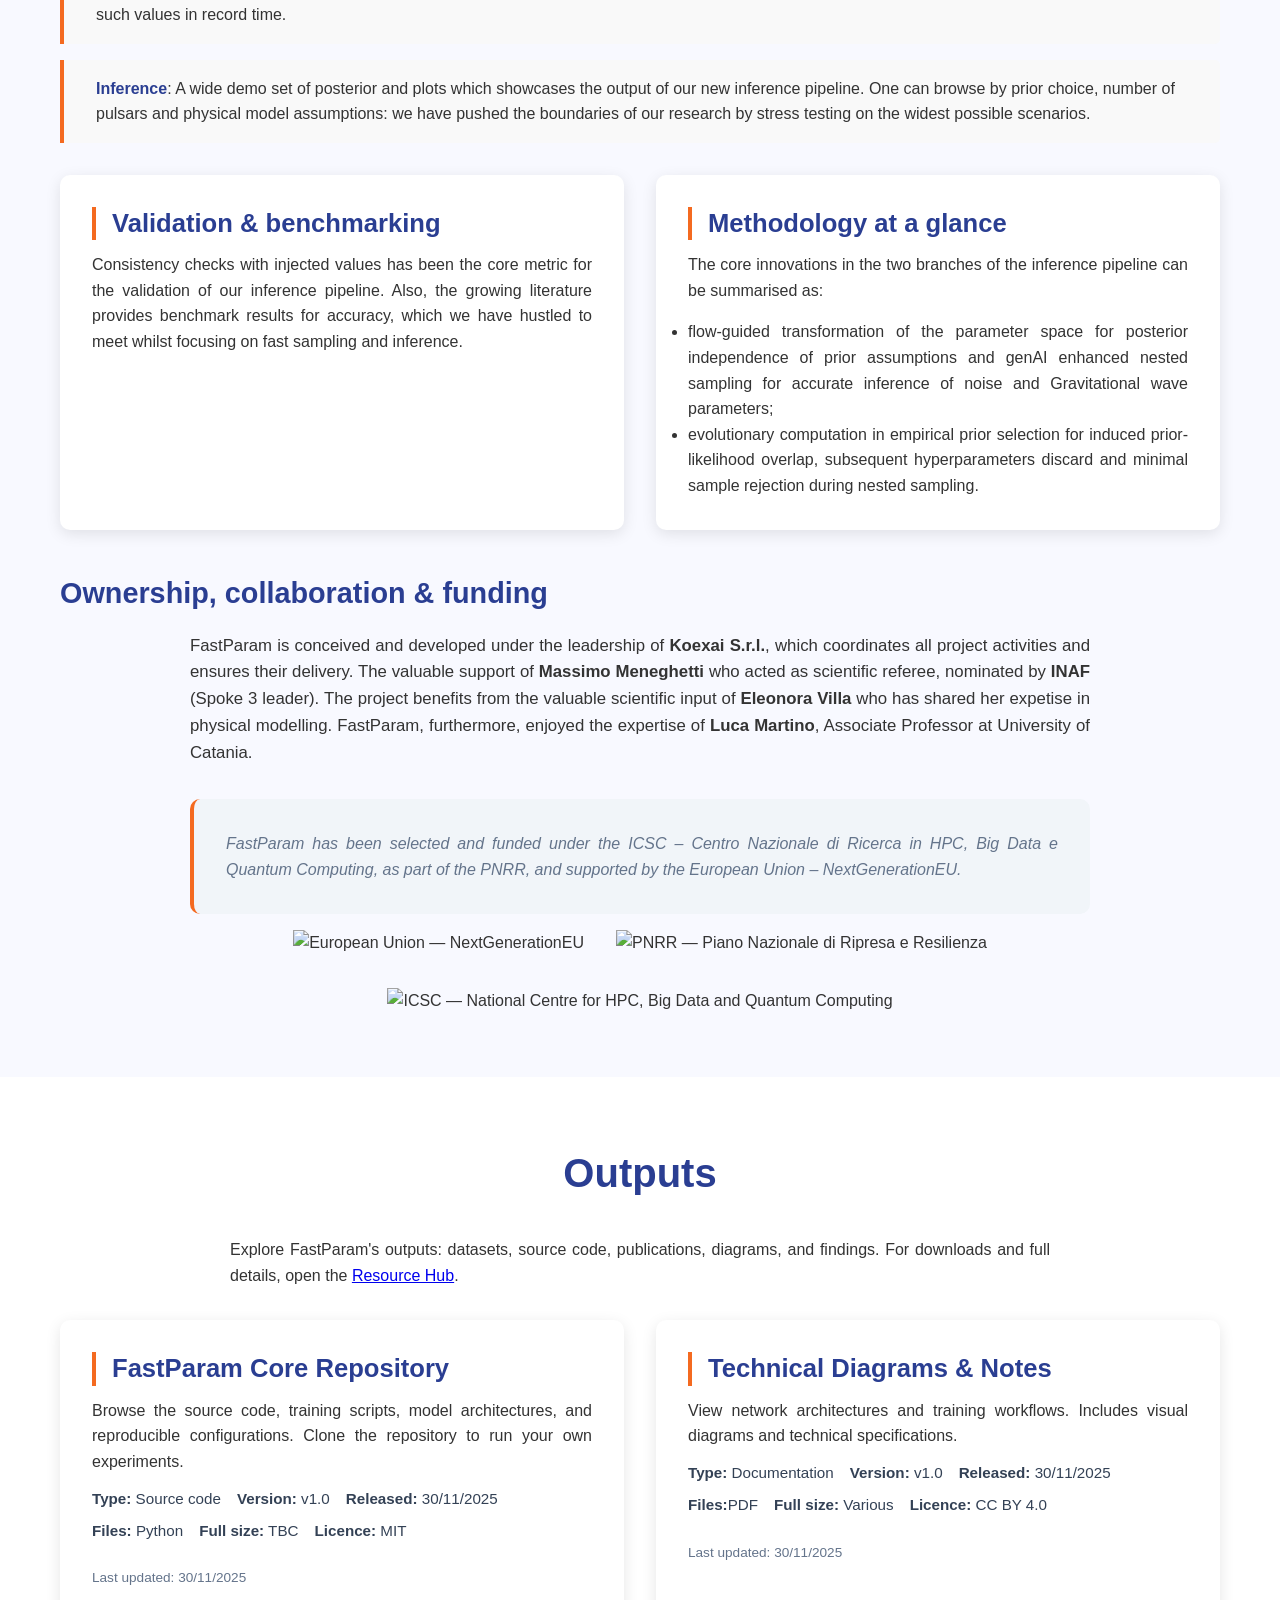
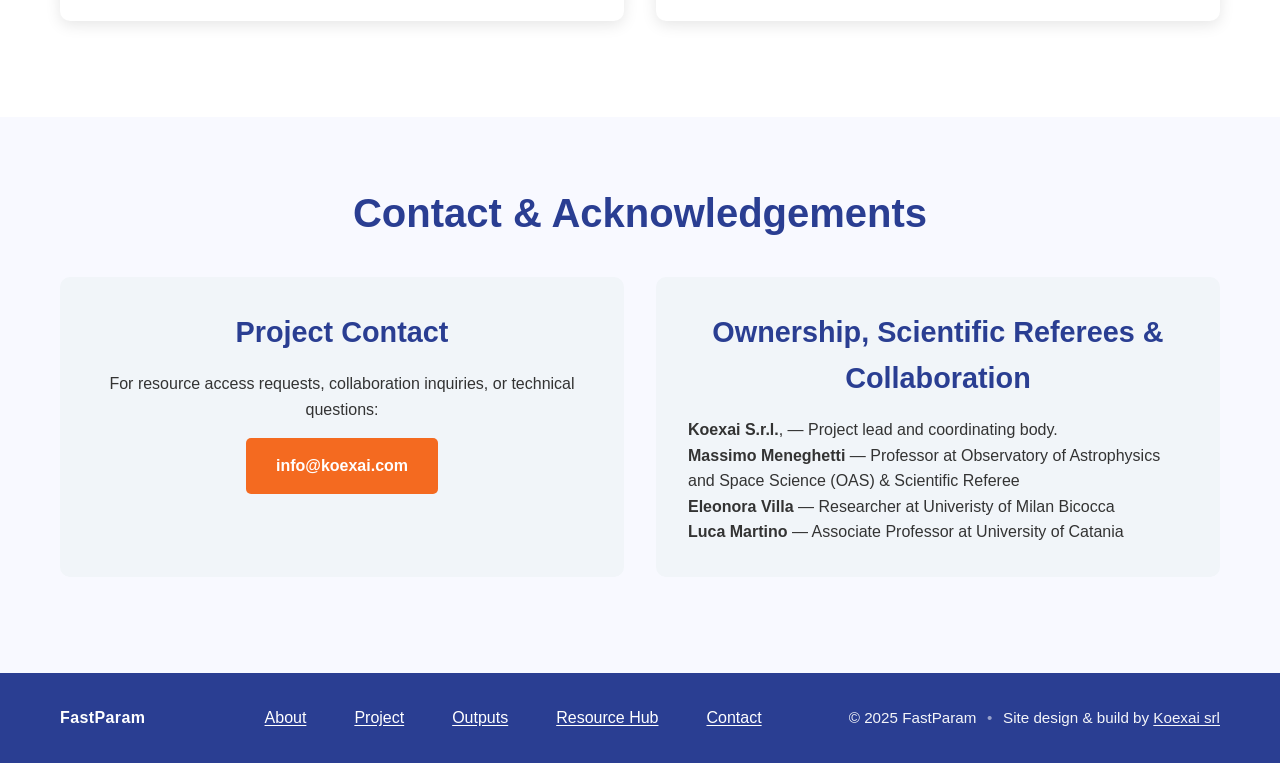
==== commit 8a38c48e: "Added more style to html" ====
--- a/index.html
+++ b/index.html
@@ -18,8 +18,8 @@
         <div class="container">
             <div class="header-content">
                 <div class="logo" style="display: flex; align-items: center; gap: 0.5em;">
-                    <img src="./assets/img/logos/koexai logo.png" alt="Koexai Logo" style="height: 2.5em;">
-                    <img src="./assets/img/logos/verticle_line.png" alt="Verticle LIne" style="height: 1.0em;">
+                    <img src="./assets/img/logos/koexai logo.png" alt="Koexai Logo" style="height: 2.0em;">
+                    <img src="./assets/img/logos/verticle_line.png" alt="Verticle Line" style="height: 1.0em;">
                     FastParam
                 </div>
                 <nav>
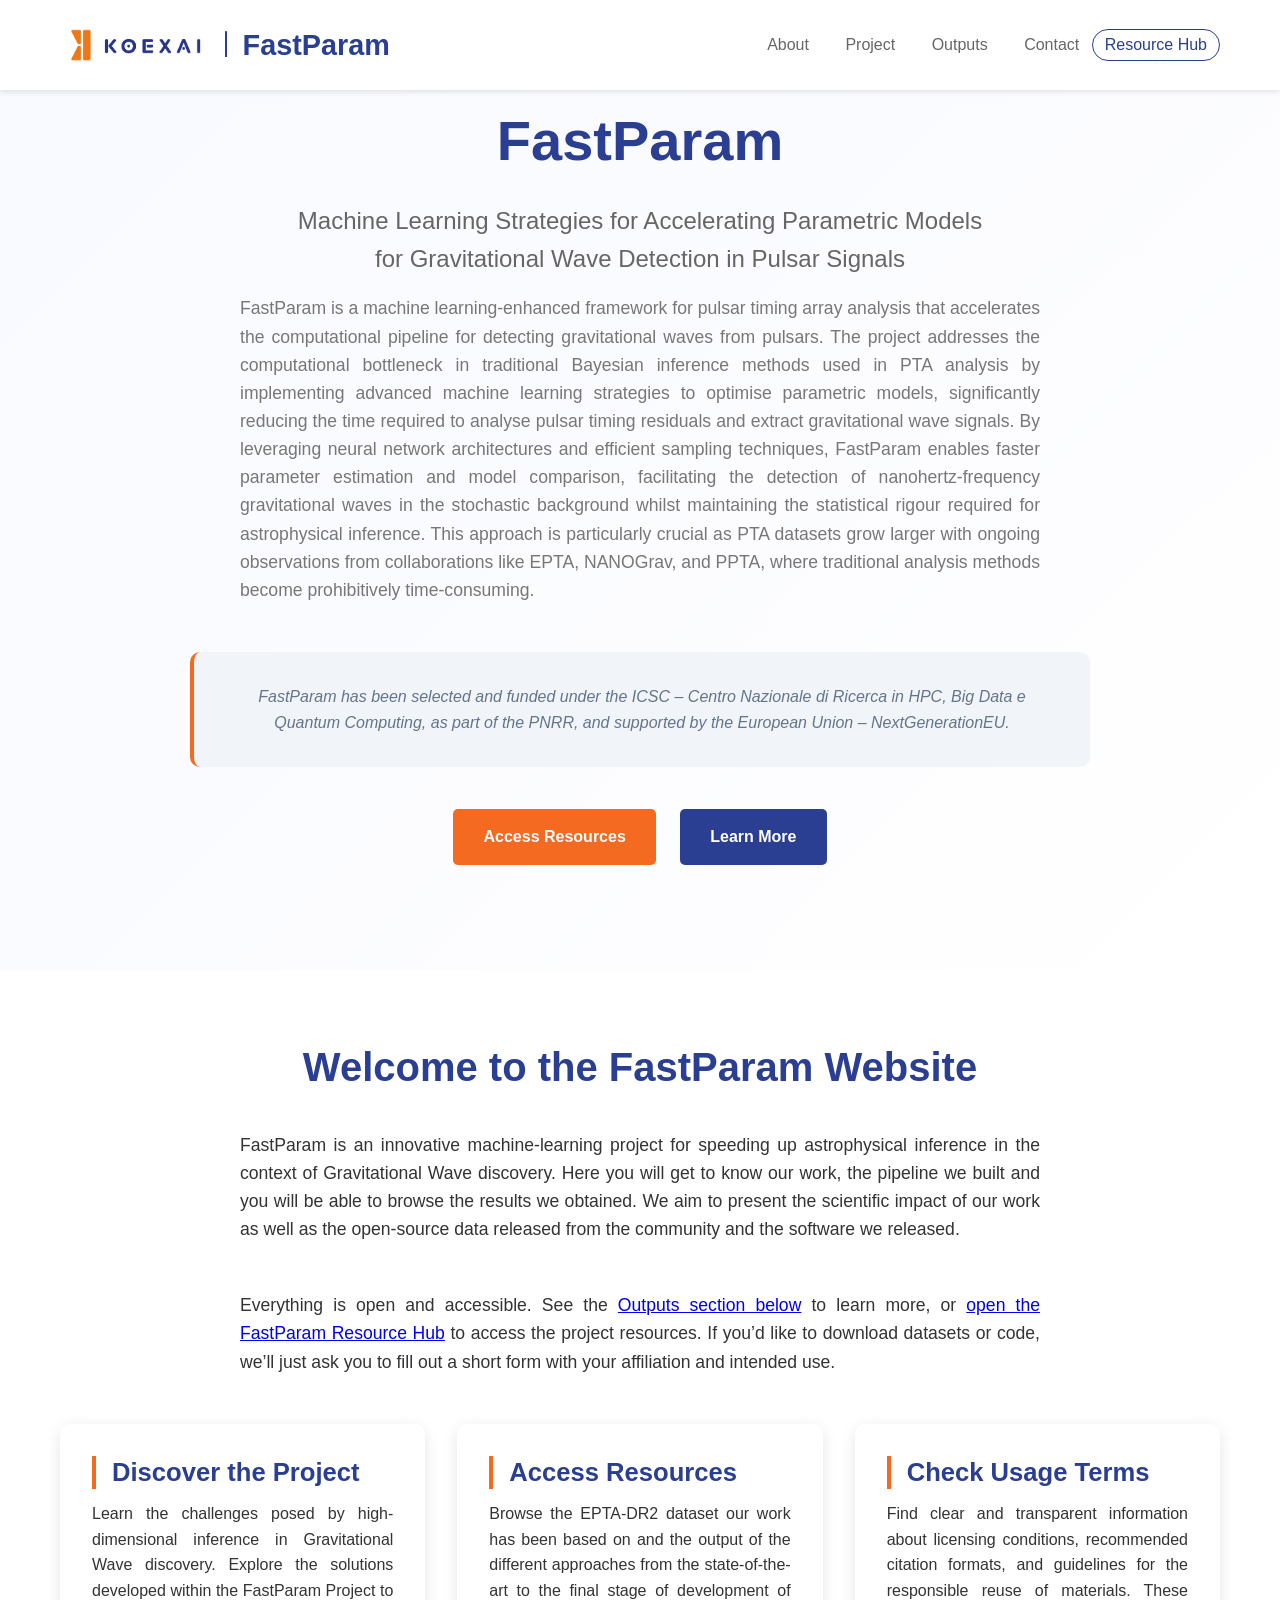
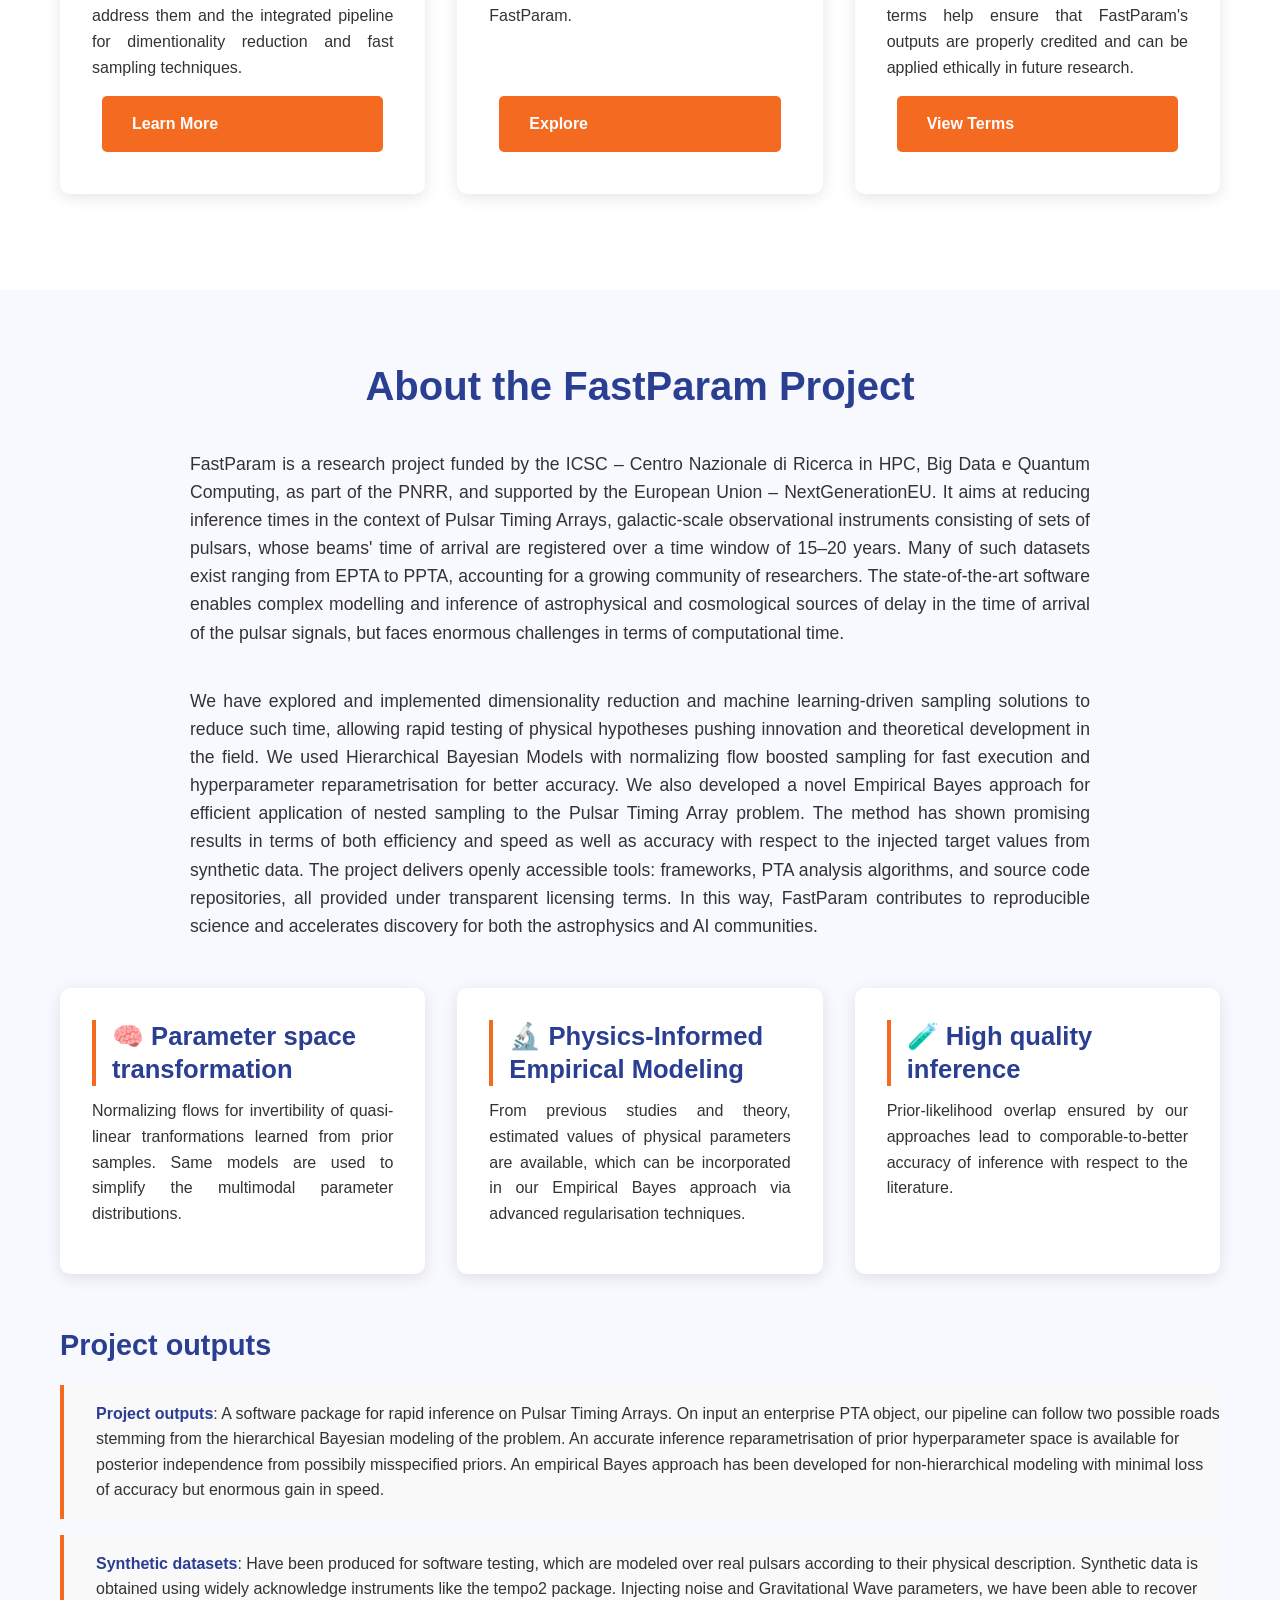
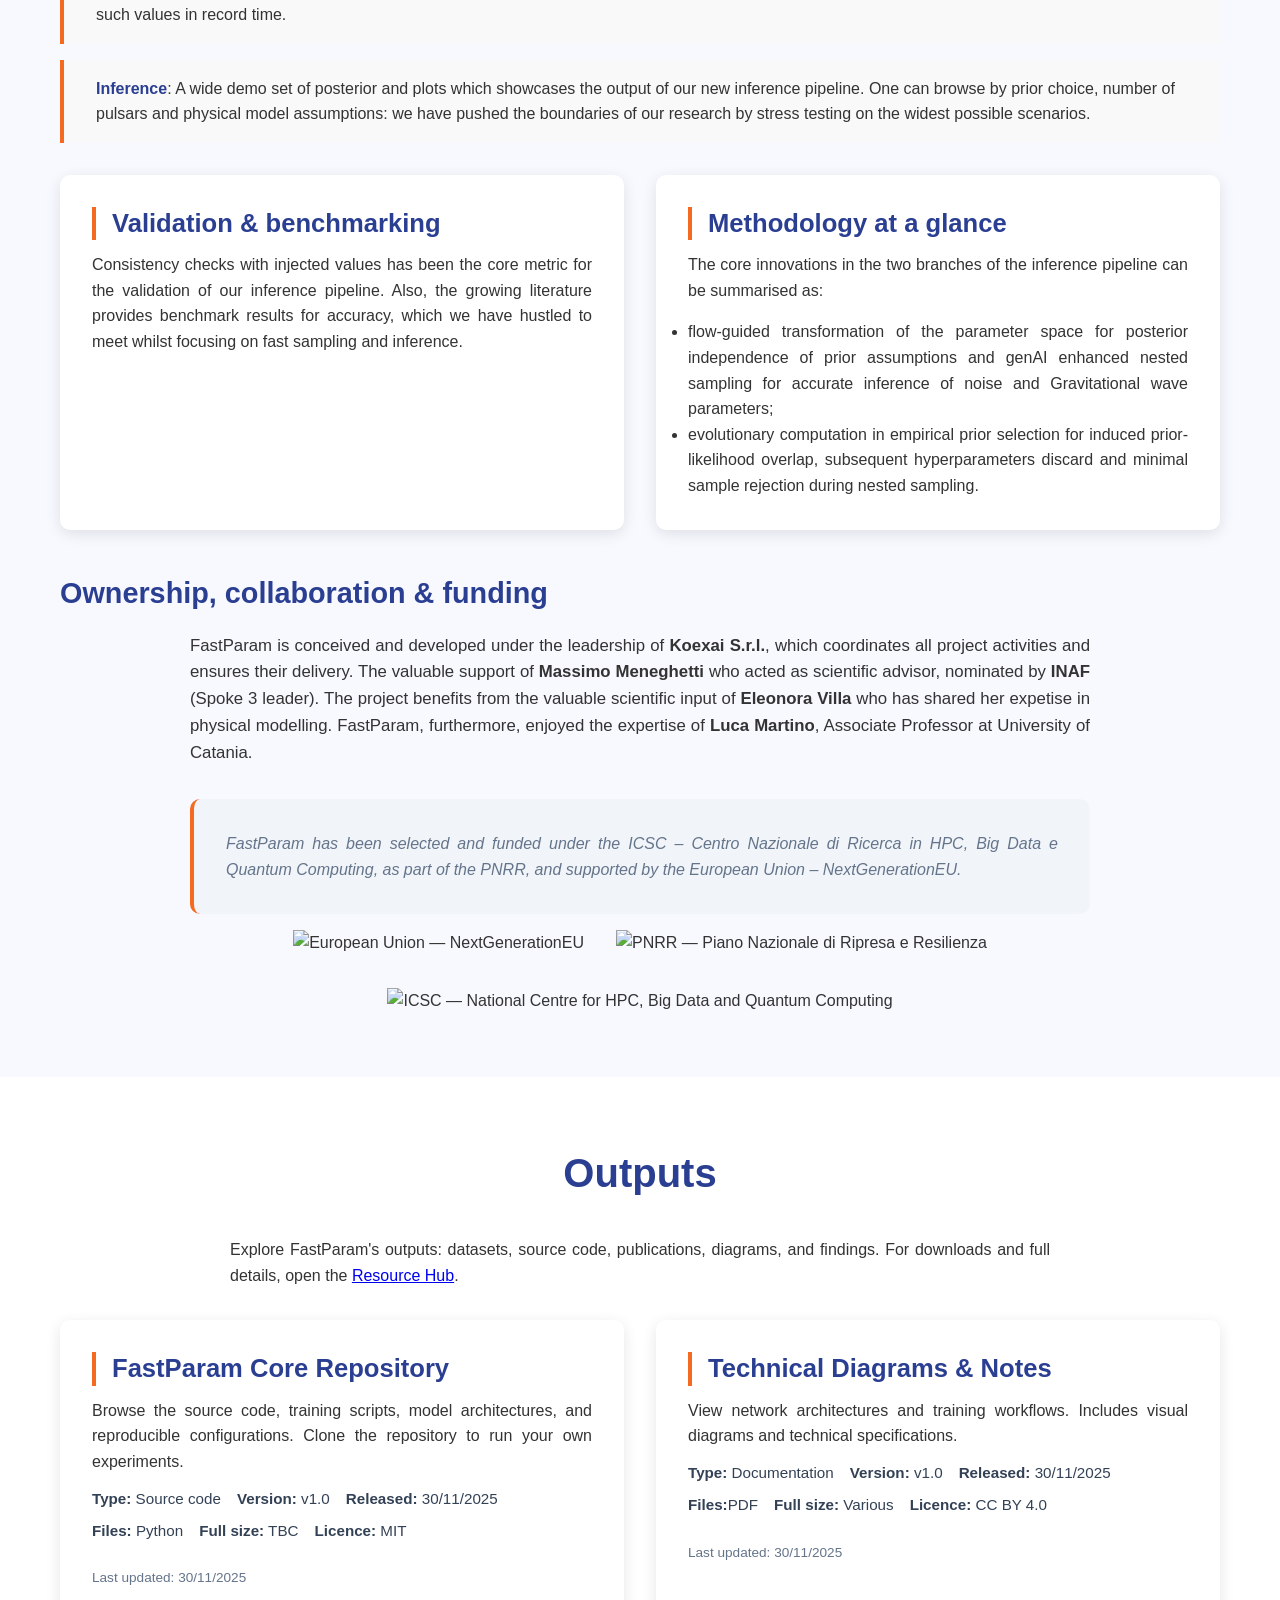
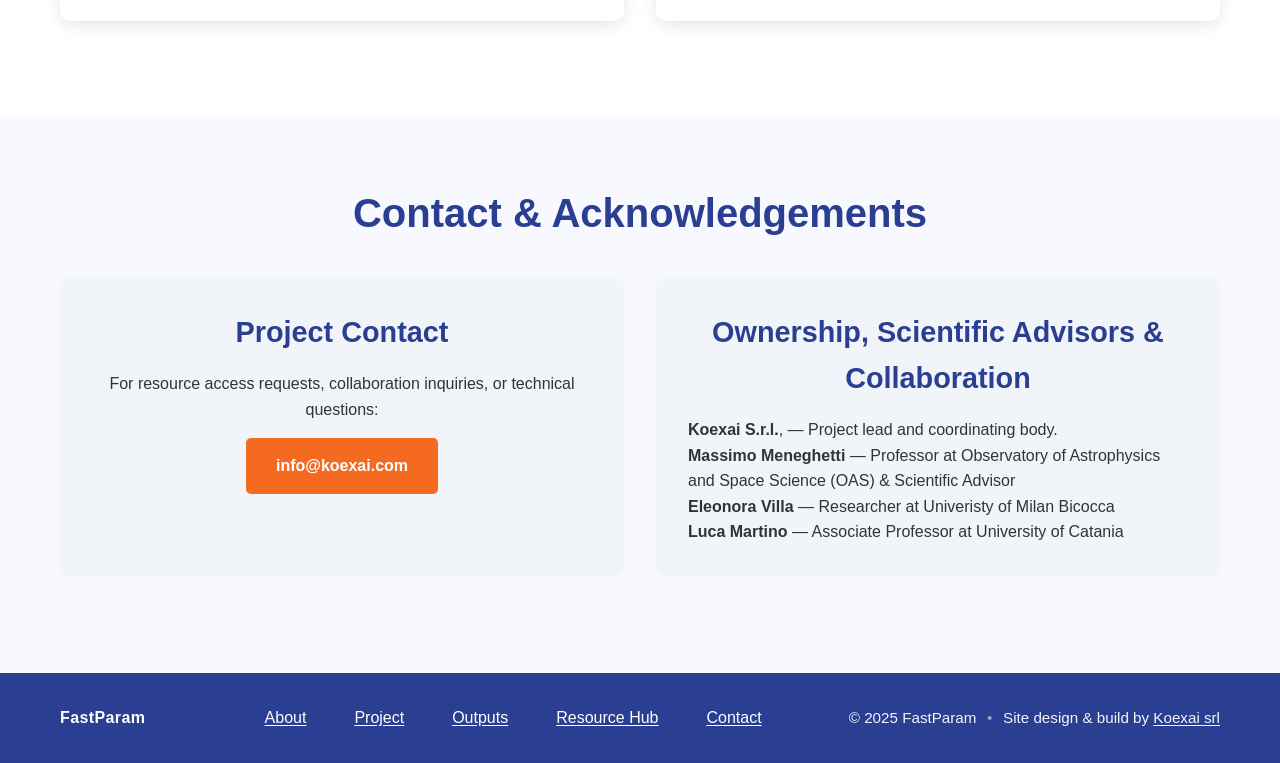
==== commit f10b65df: "Addeded minor fixes on home page" ====
--- a/index.html
+++ b/index.html
@@ -162,7 +162,7 @@
                   <p style="text-align:justify; font-size:1.05rem; max-width:900px; margin:0.75rem auto 1.5rem auto;">
                    FastParam is conceived and developed under the leadership of <strong>Koexai S.r.l.</strong>, which coordinates all project activities and ensures their delivery. 
                    The valuable support of <strong>Massimo Meneghetti</strong> 
-                   who acted as scientific referee, nominated by <strong>INAF</strong> (Spoke 3 leader).
+                   who acted as scientific advisor, nominated by <strong>INAF</strong> (Spoke 3 leader).
                    The project benefits from the valuable scientific input of <strong>Eleonora Villa</strong> 
                    who has shared her expetise in physical modelling. FastParam, furthermore, enjoyed the expertise of <strong>Luca Martino</strong>,  Associate Professor at University of Catania.
                   </p>
@@ -332,9 +332,9 @@
                     </div>
                     
                      <div class="contact-info" "text-align: justify;">
-                        <h3>Ownership, Scientific Referees &amp; Collaboration</h3>
+                        <h3>Ownership, Scientific Advisors &amp; Collaboration</h3>
                         <p style="text-align: left"><strong>Koexai S.r.l.</strong>, — Project lead and coordinating body. 
-                        <p style="text-align: left"><strong>Massimo Meneghetti</strong> — Professor at Observatory of Astrophysics and Space Science (OAS)  &amp; Scientific Referee</p>
+                        <p style="text-align: left"><strong>Massimo Meneghetti</strong> — Professor at Observatory of Astrophysics and Space Science (OAS)  &amp; Scientific Advisor</p>
                         <p style="text-align: left"> <strong>Eleonora Villa</strong> — Researcher at Univeristy of Milan Bicocca</p>
                         <p style="text-align: left"> <strong>Luca Martino</strong> —  Associate Professor at University of Catania</p>
                     </div>
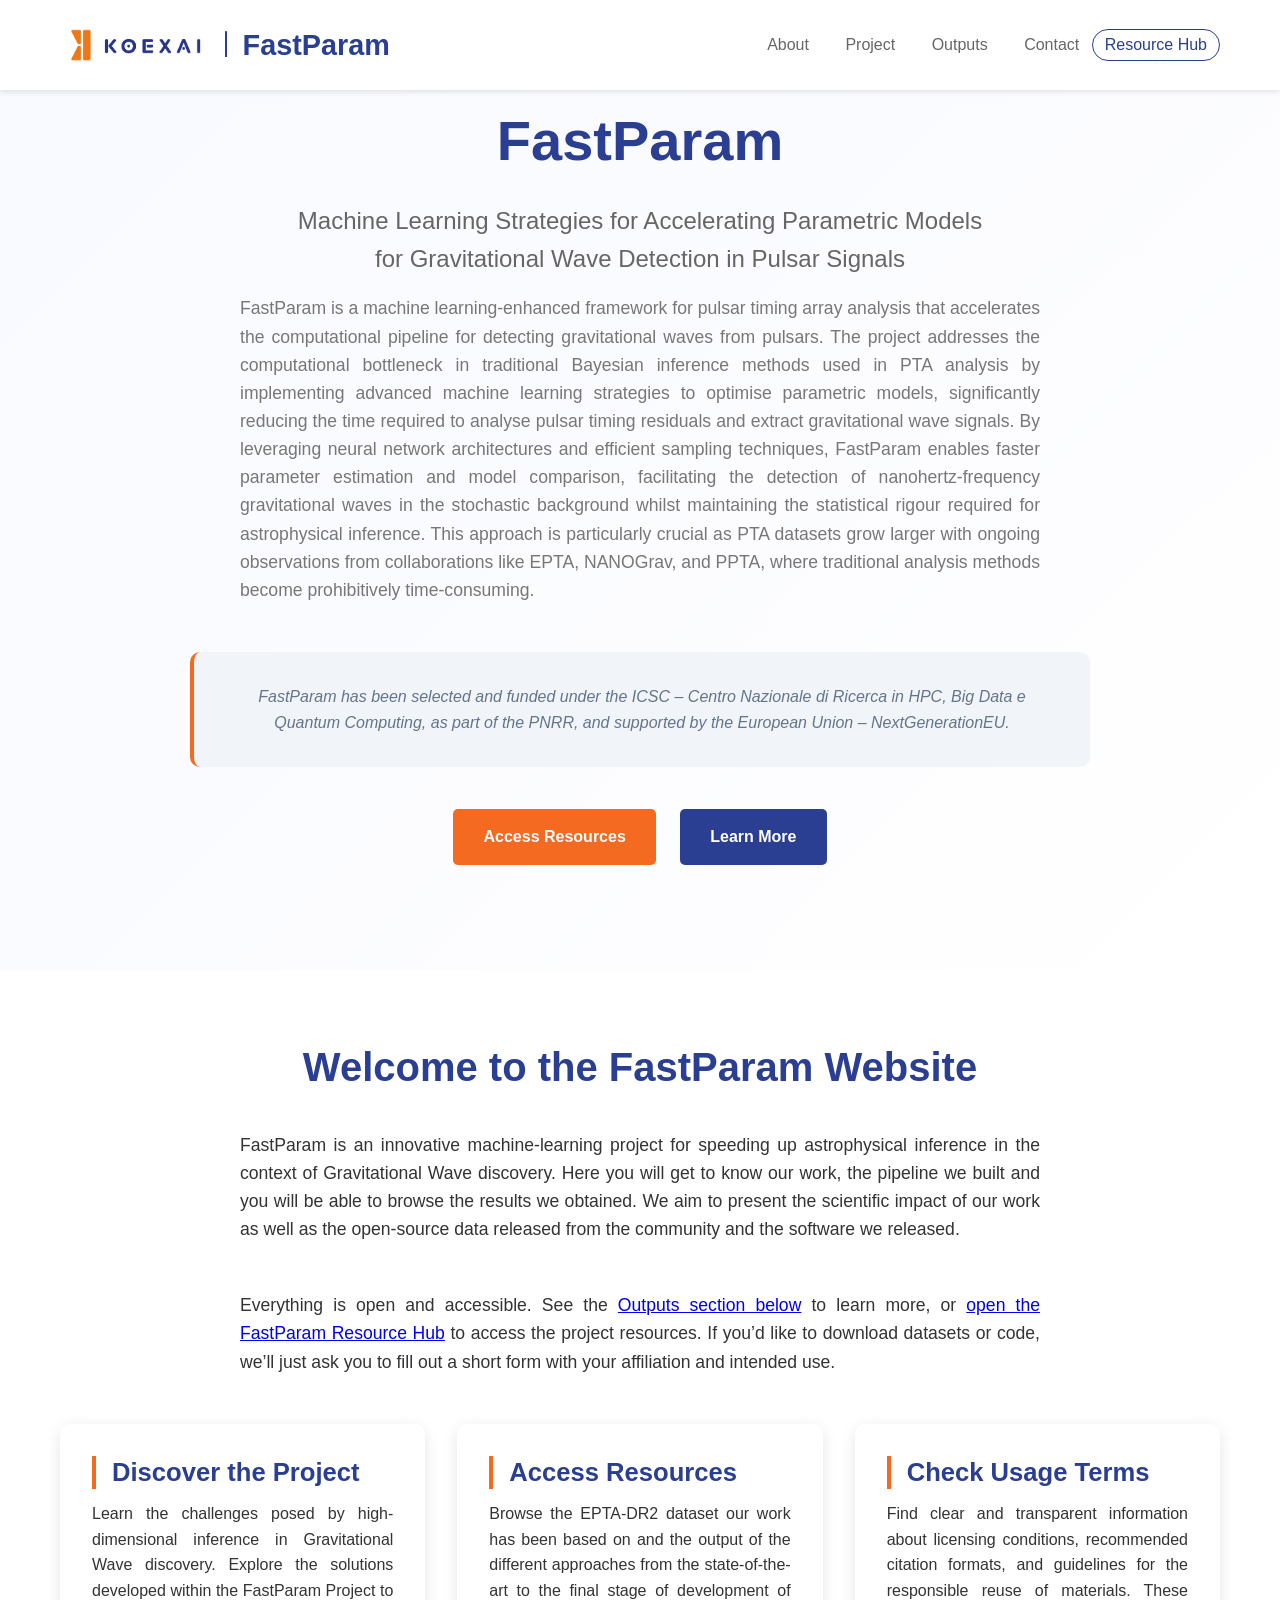
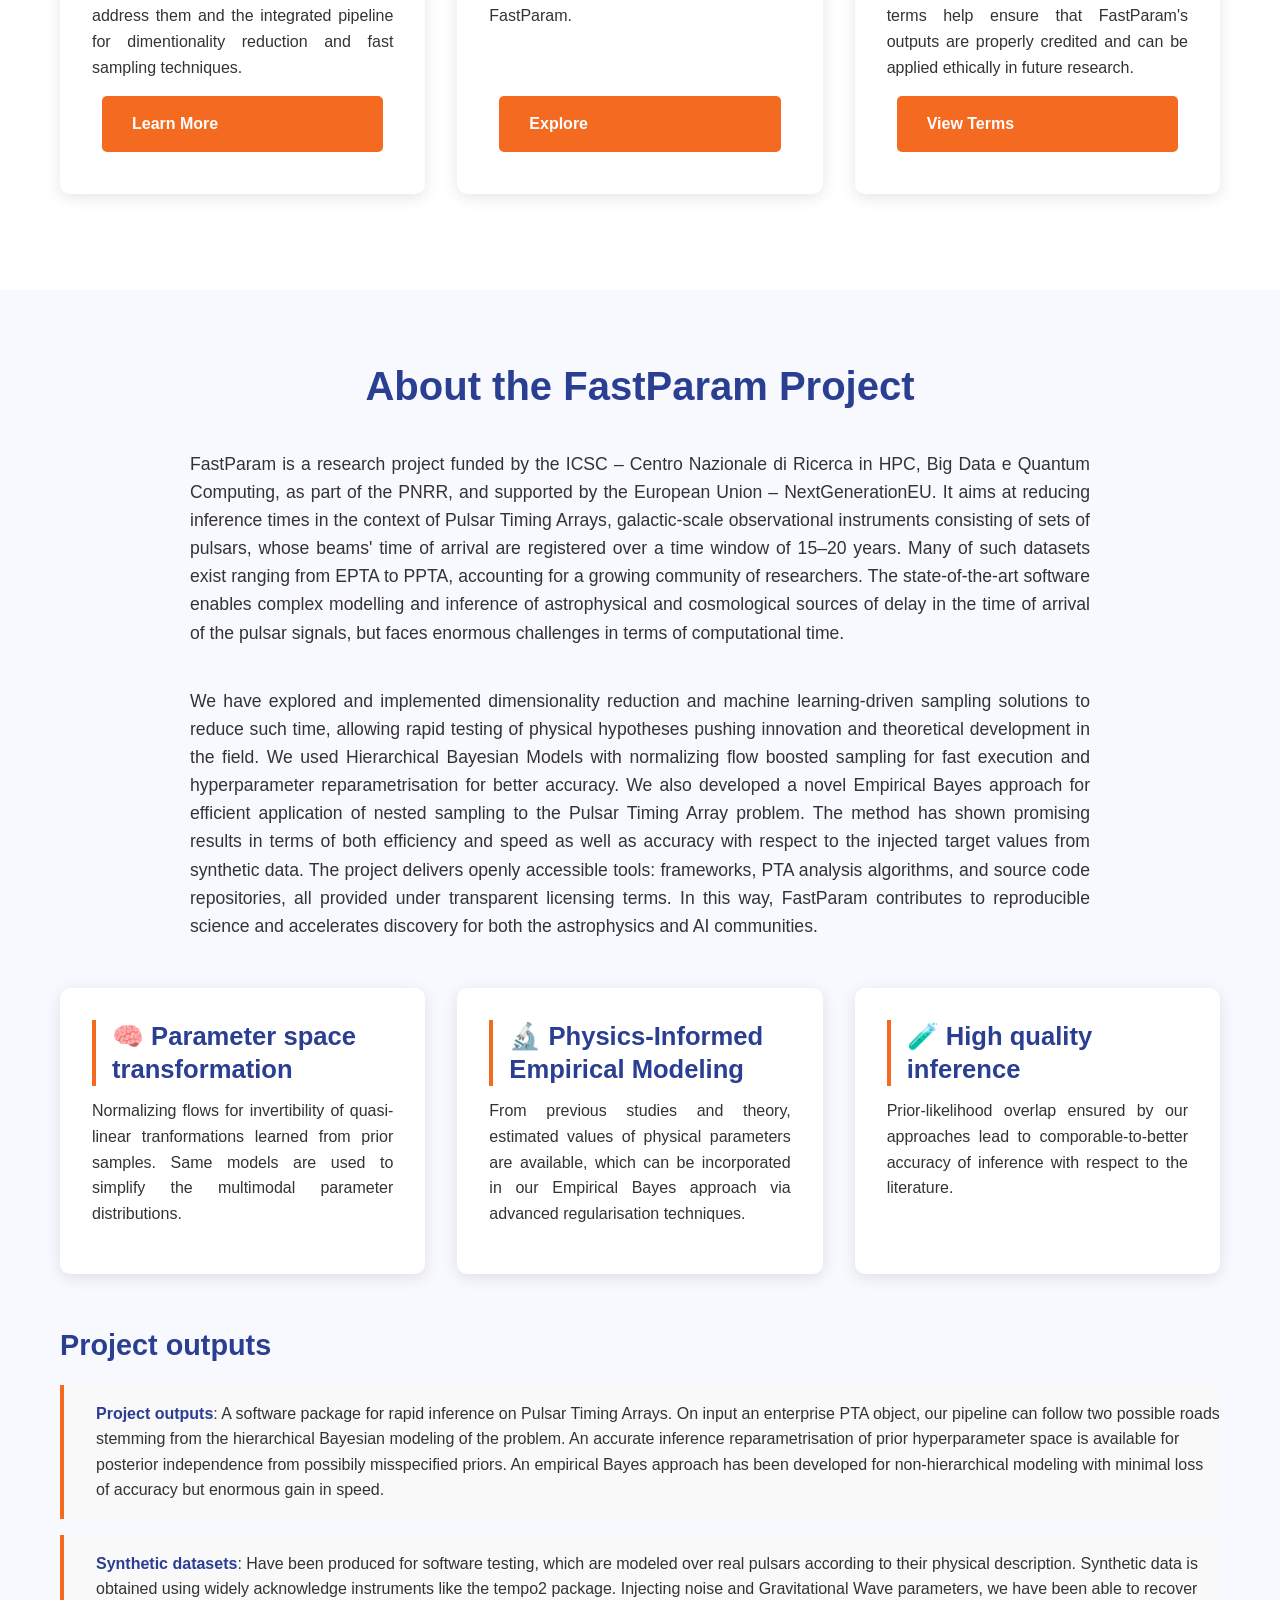
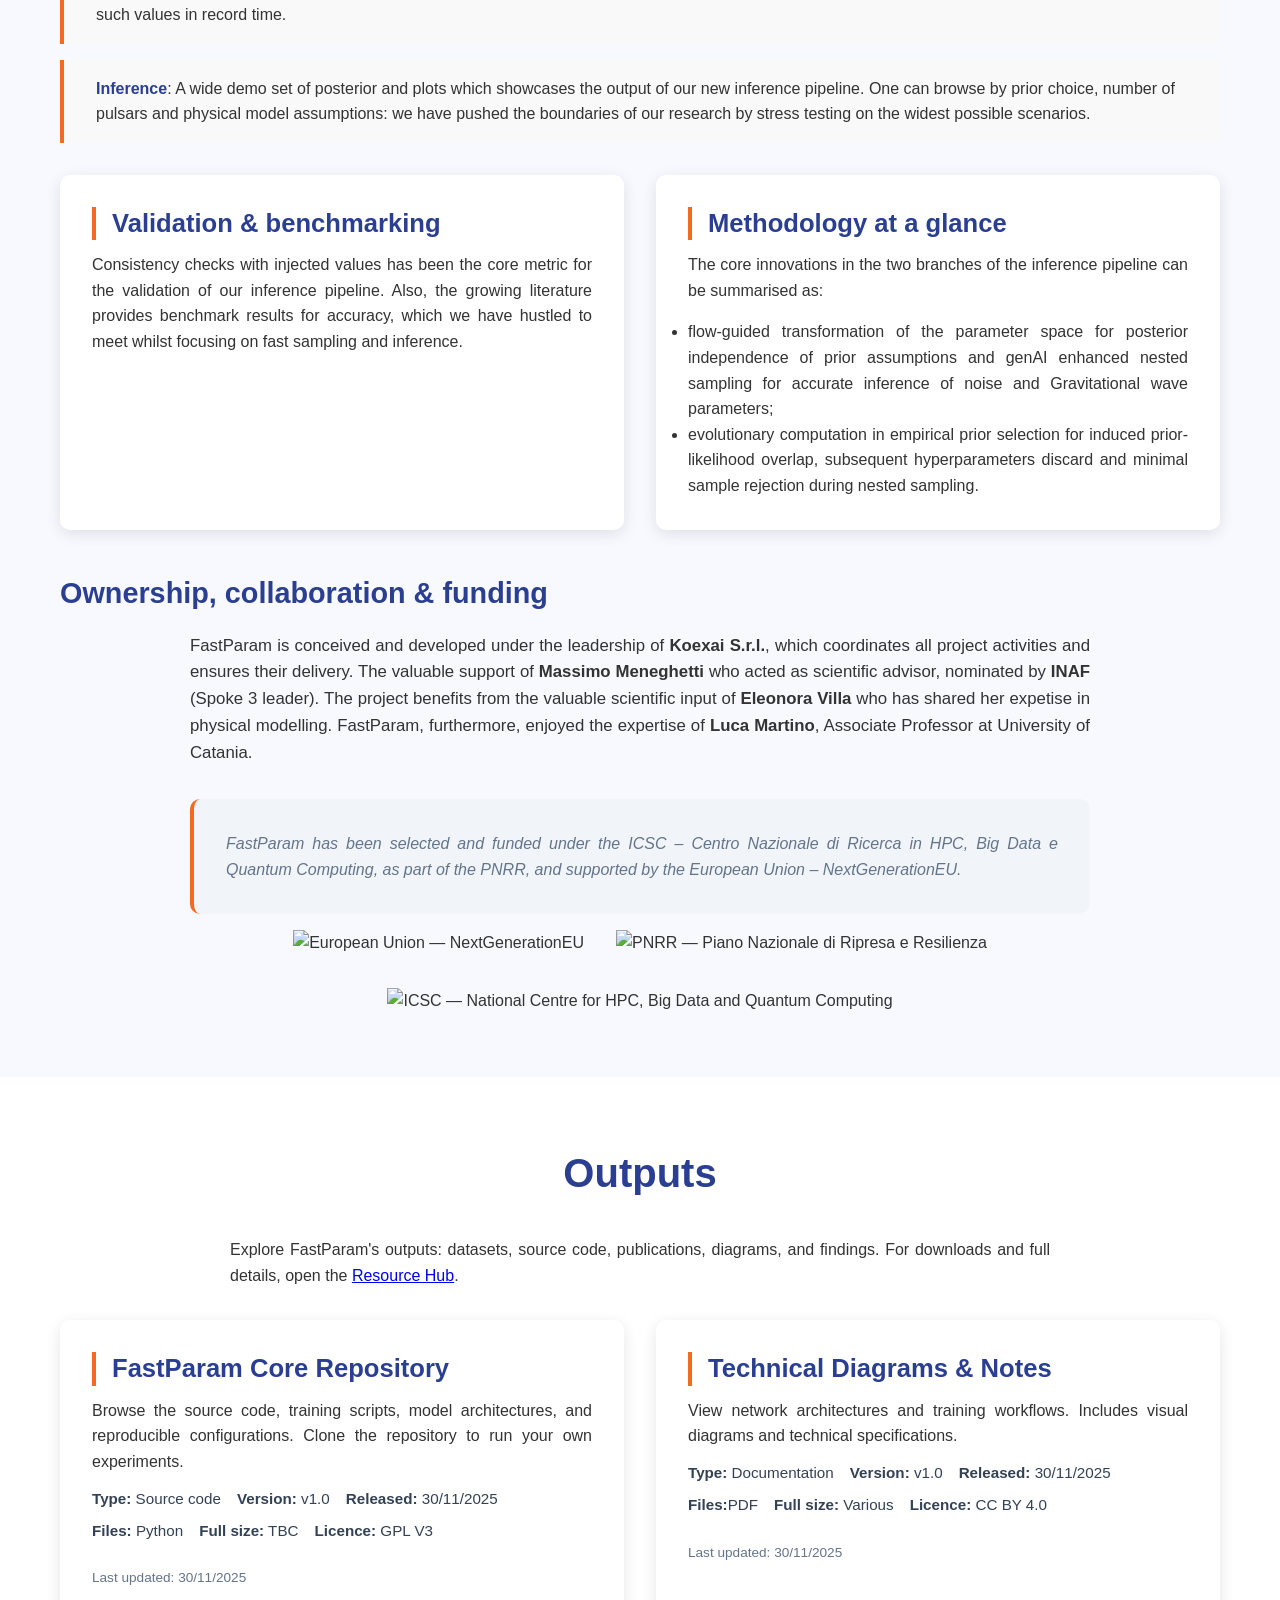
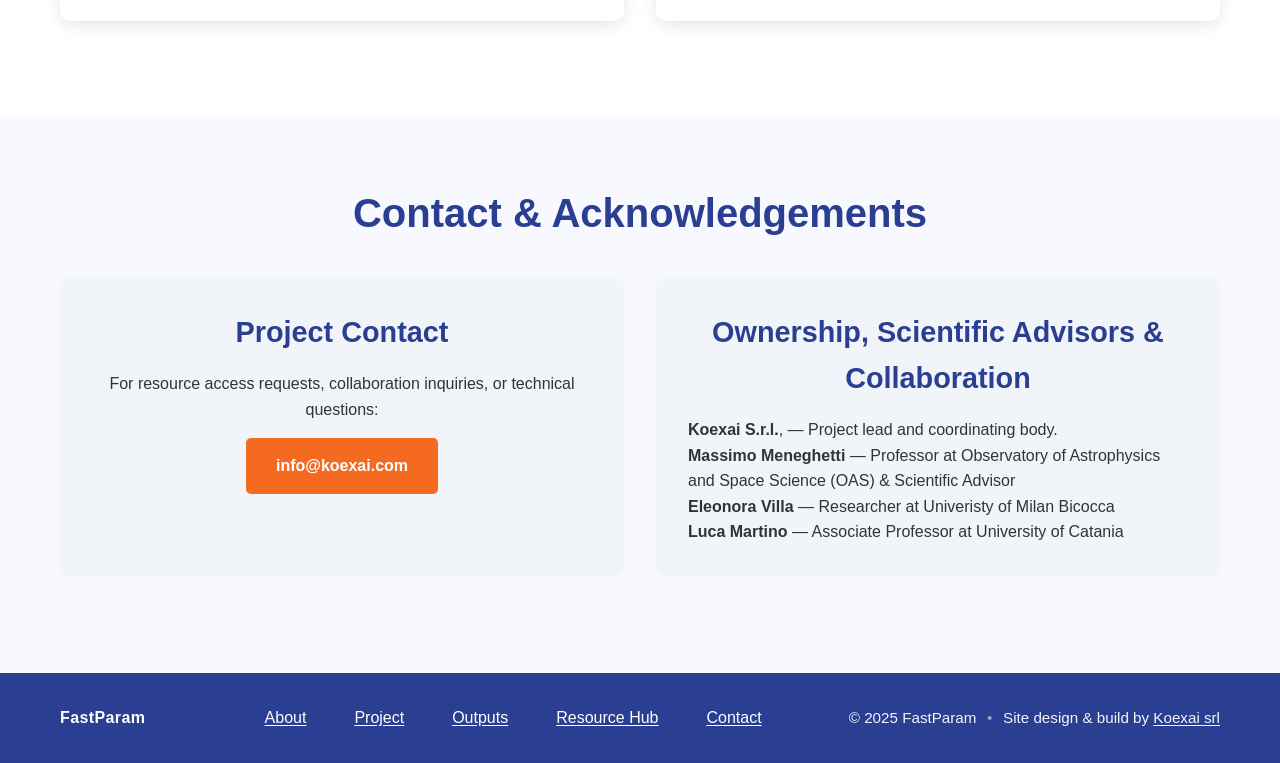
==== commit 3ef2b53e: "Added GPL V3 license" ====
--- a/index.html
+++ b/index.html
@@ -233,7 +233,7 @@
                     <li><strong>Released:</strong> 30/11/2025</li>
                     <li><strong>Files:</strong> Python</li>
                     <li><strong>Full size:</strong> TBC</li>
-                    <li><strong>Licence:</strong> MIT </li>
+                    <li><strong>Licence:</strong> GPL V3</li>
                   </ul>
                 </header>
 
